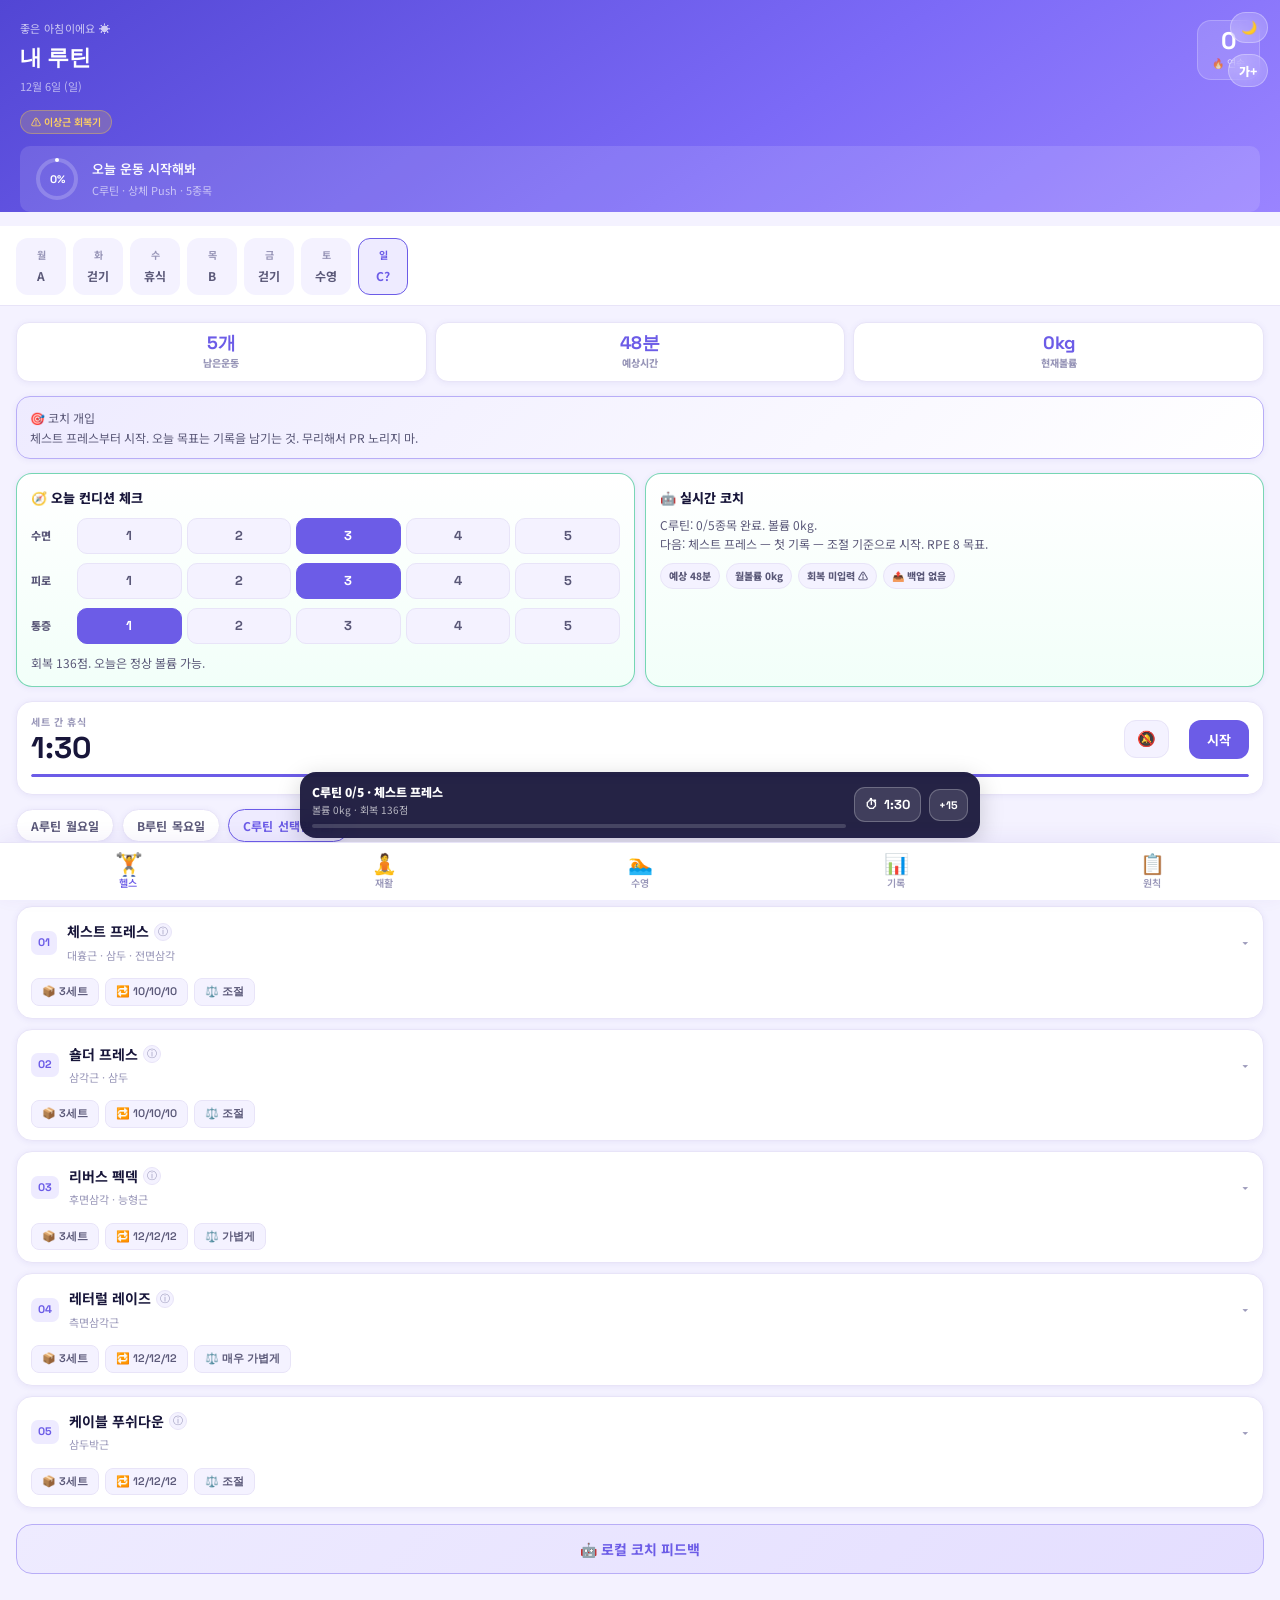
==== index.html @ e3aa2dd8 "저장/완료 시 웹훅으로 노션 등 외부 저장소에 전송하는 기능 추가 - 노션 REST API는 브라우저에서 직접 호출할 수 없어(CORS 미허용,   키 노출 위험) Zapier/M" ====
<!DOCTYPE html>
<html lang="ko">
<head>
<meta charset="UTF-8">
<meta name="viewport" content="width=device-width, initial-scale=1, maximum-scale=1">
<title>내 루틴</title>
<meta name="theme-color" content="#6c5ce7">
<link rel="manifest" href="manifest.json">
<link rel="apple-touch-icon" href="icons/icon-192.png">
<meta name="apple-mobile-web-app-capable" content="yes">
<meta name="apple-mobile-web-app-status-bar-style" content="default">
<link rel="stylesheet" href="css/style.css">

</head>
<body class="gym-active">
<button class="theme-btn" onclick="toggleTheme()" id="themeBtn" aria-label="다크모드 전환">🌙</button>
<button class="text-scale-btn" onclick="toggleTextScale()" id="textScaleBtn" aria-label="큰 글씨 모드 켜기/끄기" aria-pressed="false">가+</button>

<div class="hdr">
  <div class="hdr-top">
    <div>
      <div class="hdr-greeting" id="greeting">안녕하세요</div>
      <div class="hdr-name">내 루틴</div>
      <div class="hdr-date" id="todayLabel"></div>
    </div>
    <div class="streak-box">
      <div class="streak-num" id="streakNum">0</div>
      <div class="streak-label">🔥 연속</div>
    </div>
  </div>
  <div class="injury-pill">⚠️ 이상근 회복기</div>
  <div class="hdr-prog-bar">
    <div class="prog-ring-wrap">
      <svg class="prog-svg" width="46" height="46" viewBox="0 0 46 46">
        <circle class="prog-track" cx="23" cy="23" r="19"/>
        <circle class="prog-fill" id="progFill" cx="23" cy="23" r="19" stroke-dasharray="119.4" stroke-dashoffset="119.4"/>
      </svg>
      <div class="prog-label" id="progLabel">0%</div>
    </div>
    <div class="prog-text">
      <div class="prog-title" id="progTitle">오늘 운동 시작해봐</div>
      <div class="prog-sub" id="progSub"></div>
    </div>
  </div>
</div>

<div class="week-wrap"><div class="week-strip" id="weekStrip"></div></div>

<div class="main">
  <!-- 헬스 -->
  <div class="tab-panel active" id="tab-gym">
    <div class="complete-banner" id="completeBanner">
      <h2>🎉 운동 완료!</h2>
      <p id="completeTime"></p>
      <div class="complete-stats">
        <div class="cs"><span class="cs-val" id="completeExCount">0</span><div class="cs-label">운동 종목</div></div>
        <div class="cs"><span class="cs-val" id="completeVolume">0</span><div class="cs-label">총 볼륨 kg</div></div>
        <div class="cs"><span class="cs-val" id="completeSets">0</span><div class="cs-label">총 세트</div></div>
      </div>
      <button class="cal-btn" id="calBtn" onclick="copyWorkoutSummary()">📋 운동 요약 복사</button>
      <button class="cal-btn" onclick="exportBackup()">📤 백업</button>
    </div>
    <div class="today-summary" id="todaySummary">
      <div class="ts-card"><div class="ts-val" id="tsRemain">—</div><div class="ts-lbl">남은운동</div></div>
      <div class="ts-card"><div class="ts-val" id="tsTime">—</div><div class="ts-lbl">예상시간</div></div>
      <div class="ts-card"><div class="ts-val" id="tsVolume">—</div><div class="ts-lbl">현재볼륨</div></div>
    </div>
    <div id="guardBanner" style="display:none"></div>
    <div class="coach-nudge" id="coachNudge">🤖 코치 대기 중</div>
    <div class="coach-grid">
      <div class="coach-card" id="readinessCard">
        <div class="coach-title">🧭 오늘 컨디션 체크</div>
        <div class="readiness-row"><label>수면</label><div class="rd-scale" id="rdSleep" role="group" aria-label="수면 점수"></div></div>
        <div class="readiness-row"><label>피로</label><div class="rd-scale" id="rdFatigue" role="group" aria-label="피로 점수"></div></div>
        <div class="readiness-row"><label>통증</label><div class="rd-scale" id="rdPain" role="group" aria-label="통증 점수"></div></div>
        <div class="coach-text" id="readinessText">오늘 운동 강도 판단 대기.</div>
      </div>
      <div class="coach-card" id="coachPanel">
        <div class="coach-title">🤖 실시간 코치</div>
        <div class="coach-text" id="coachText">기록을 넣으면 다음 중량·세트 추천이 뜬다.</div>
        <div class="coach-actions" id="coachActions"></div>
      </div>
    </div>
    <div class="rest-bar">
      <div class="rest-top">
        <div class="rest-info">
          <div class="rest-lbl">세트 간 휴식</div>
          <div class="rest-timer" id="restDisplay">1:30</div>
        </div>
        <button class="sound-btn" id="soundBtn" onclick="toggleSound()" aria-label="휴식 종료음 켜기/끄기">🔕</button>
        <button class="rest-btn" id="restBtn" onclick="toggleRest()">시작</button>
      </div>
      <div class="rest-prog-track"><div class="rest-prog-fill" id="restFill" style="width:100%"></div></div>
      <div class="rest-hint" id="restHint"></div>
    </div>
    <div class="routine-selector" id="routineSelector"></div>
    <div id="routineContent"></div>
    <button class="ai-btn" onclick="getAiFeedback()">🤖 로컬 코치 피드백</button>
    <div class="ai-result" id="aiResult"></div>
  </div>

  <!-- 재활 -->
  <div class="tab-panel" id="tab-rehab">
    <section class="clinical-card" id="clinicalSummary"></section>
    <section class="weekly-goals" id="weeklyGoals"></section>
    <div class="session-tabs"><button class="session-tab active" data-session="pilates" onclick="showSessionRoutine('pilates',this)" aria-current="page">필라테스</button><button class="session-tab" data-session="home-core" onclick="showSessionRoutine('home-core',this)">홈코어</button></div>
    <div id="sessionRoutineContent"></div>
    <section class="reintro-card" id="lowerBodyStatus"></section>
  </div>

  <!-- 수영 -->
  <div class="tab-panel" id="tab-swim">
    <div class="sec-hdr"><div class="sec-icon">🏊</div><div class="sec-title">자유형 훈련</div><div class="sec-badge">주 2~3회</div></div>
    <div class="alert-danger">🚫 헬스 + 수영 같은 날 금지<br><span style="opacity:.7">이용 수영장별 보조기구 규정 확인</span></div>
    
    <div class="swim-log-box">
      <div class="coach-title">🏊 랩 기록</div>
      <div class="swim-log-grid">
        <select id="swimPool"><option value="18" selected>18m 풀 (동네 실측)</option><option value="25">25m 풀</option></select>
        <input id="swimStrokes" type="number" inputmode="numeric" placeholder="스트로크 수 (1랩)">
        <select id="swimBreath"><option value="">호흡 느낌</option><option>편함</option><option>보통</option><option>짧음</option><option>물 들어옴</option></select>
        <select id="swimLeft"><option value="">왼팔 감각</option><option>좋음</option><option>보통</option><option>흐트러짐</option></select>
        <select id="swimRight"><option value="">오른팔 감각</option><option>좋음</option><option>보통</option><option>흐트러짐</option></select>
        <textarea id="swimMemo" placeholder="오늘 수영 메모: 오른팔 캐치, 호흡, 롤링 느낌"></textarea>
      </div>
      <button class="swim-save" onclick="saveSwimLog()">수영 기록 저장</button>
    </div>
    <div id="swimRecent"></div>
    <div id="swimList"></div>
    <div class="divider"></div>
    <div class="sec-hdr"><div class="sec-icon">🧠</div><div class="sec-title">핵심 개념</div></div>
    <div id="swimConcepts"></div>
    <button class="ai-btn" onclick="getSwimFeedback()">🤖 로컬 수영 코칭</button>
    <div class="ai-result" id="swimAiResult"></div>
  </div>

  <!-- 기록 -->
  <div class="tab-panel" id="tab-history">
    <div class="stats-strip">
      <div class="stat-card"><div class="stat-val" id="statTotal">—</div><div class="stat-lbl">총 운동일</div></div>
      <div class="stat-card"><div class="stat-val" id="statMonVol">—</div><div class="stat-lbl">이번달 볼륨</div></div>
      <div class="stat-card"><div class="stat-val" id="statPRs">—</div><div class="stat-lbl">PR 기록</div></div>
    </div>
    <div class="hist-subtabs">
      <button class="hist-subtab active" data-panel="summary" onclick="showHistSubtab('summary',this)" aria-current="page">요약</button>
      <button class="hist-subtab" data-panel="charts" onclick="showHistSubtab('charts',this)">차트</button>
      <button class="hist-subtab" data-panel="log" onclick="showHistSubtab('log',this)">기록</button>
    </div>

    <div class="hist-subpanel active" id="histPanel-summary">
      <details class="hist-sec" open>
        <summary><div class="sec-hdr"><div class="sec-icon">🧠</div><div class="sec-title">주간 코치 리포트</div><span class="sec-chev">▾</span></div></summary>
        <div class="weekly-report" id="weeklyReport">기록 누적 후 분석 가능</div>
      </details>
      <details class="hist-sec" open>
        <summary><div class="sec-hdr"><div class="sec-icon">🏆</div><div class="sec-title">개인 기록 (PR)</div><span class="sec-chev">▾</span></div></summary>
        <div class="pr-board" id="prBoard"><div style="padding:16px;text-align:center;font-size:13px;color:var(--text-3)">기록 없음</div></div>
      </details>
      <details class="hist-sec">
        <summary><div class="sec-hdr"><div class="sec-icon">💪</div><div class="sec-title">근육별 이번달 볼륨</div><span class="sec-chev">▾</span></div></summary>
        <div class="muscle-grid" id="muscleGrid"></div>
      </details>
    </div>

    <div class="hist-subpanel" id="histPanel-charts">
      <details class="hist-sec" open>
        <summary><div class="sec-hdr"><div class="sec-icon">📈</div><div class="sec-title">진행도 차트</div><div class="sec-badge">추정 1RM</div><span class="sec-chev">▾</span></div></summary>
        <div class="chart-box">
          <div class="chart-sel-row" id="chartSel"></div>
          <div id="chartArea"><div class="chart-empty">운동을 선택하세요</div></div>
        </div>
      </details>
      <details class="hist-sec" open>
        <summary><div class="sec-hdr"><div class="sec-icon">📊</div><div class="sec-title">주간 볼륨</div><span class="sec-chev">▾</span></div></summary>
        <div id="histChart"></div>
      </details>
    </div>

    <div class="hist-subpanel" id="histPanel-log">
      <details class="hist-sec" open>
        <summary><div class="sec-hdr"><div class="sec-icon">📅</div><div class="sec-title">이번달 출석</div><span class="sec-chev">▾</span></div></summary>
        <div class="cal-box" id="calBox"></div>
        <div class="cal-legend">● 운동일 · <span class="cal-legend-corr">•</span> 교정 전체 수행일</div>
      </details>
      <details class="hist-sec">
        <summary><div class="sec-hdr"><div class="sec-icon">🧮</div><div class="sec-title">플레이트 계산기</div><span class="sec-chev">▾</span></div></summary>
        <div class="plate-box">
          <div class="pc-row">
            <input class="pc-inp" type="number" inputmode="decimal" id="pcKg" placeholder="목표 중량" oninput="calcPlates()">
            <span class="pc-unit">kg</span>
          </div>
          <div class="pc-bar-sel" id="pcBarSel"></div>
          <div class="pc-result" id="pcResult"><div class="pc-empty">중량을 입력하세요</div></div>
        </div>
      </details>
      <details class="hist-sec">
        <summary><div class="sec-hdr"><div class="sec-icon">📋</div><div class="sec-title">최근 운동</div><span class="sec-chev">▾</span></div></summary>
        <div id="histLog"></div>
      </details>
    </div>
  </div>

  <!-- 원칙 -->
  <div class="tab-panel" id="tab-rules">
    <div class="sec-hdr"><div class="sec-icon">📋</div><div class="sec-title">운동 원칙</div></div>
    <div class="rule-card" id="rulesList"></div>
    <div class="divider"></div>
    <div class="sec-hdr"><div class="sec-icon">🩻</div><div class="sec-title">부상 복귀 기준</div></div>
    <div id="recoveryChecks"></div>
    <div class="divider"></div>
    <div class="sec-hdr"><div class="sec-icon">⚡</div><div class="sec-title">통증 구분</div></div>
    <div id="painGuide"></div>
    <div class="divider"></div>
    <div class="sec-hdr"><div class="sec-icon">🛠️</div><div class="sec-title">루틴 편집</div></div>
    <div id="routineEditor"></div>
    <div class="divider"></div>
    <div class="sec-hdr"><div class="sec-icon">💾</div><div class="sec-title">데이터 관리</div></div>
    <div class="backup-box">
      <div class="backup-note" id="backupNote">마지막 백업: 확인 중…</div>
      <div class="backup-btns">
        <button class="ai-btn" onclick="exportBackup()">📤 전체 백업 (JSON)</button>
        <button class="ai-btn" onclick="document.getElementById('importFile').click()">📥 백업 복원</button>
      </div>
      <input type="file" id="importFile" accept=".json,application/json" style="display:none" onchange="importBackup(this)">
      <div class="backup-hint">기록은 이 브라우저에만 저장된다. 폰 교체·브라우저 데이터 삭제 전 반드시 백업.</div>
      <div class="autobk-hdr">자동 백업 (기기 내 매일 1회 자동 저장, 최근 5개 보관)</div>
      <div id="autoBackupBox"></div>
    </div>
    <div class="divider"></div>
    <div class="sec-hdr"><div class="sec-icon">🔗</div><div class="sec-title">외부 저장소 연동</div></div>
    <div class="webhook-box">
      <div class="webhook-hint">노션 API는 브라우저에서 직접 부를 수 없어(CORS), Zapier·Make·Pipedream·구글 Apps Script 중 하나로 웹훅 주소를 만들고 그 자동화가 노션(또는 원하는 곳)에 저장하도록 연결해라. 여기엔 그 웹훅 주소만 입력하면 된다.</div>
      <label class="webhook-toggle"><input type="checkbox" id="webhookEnabled" onchange="toggleWebhookEnabled(this.checked)"> 웹훅 전송 사용</label>
      <input type="url" id="webhookUrl" class="webhook-url" placeholder="https://hooks.zapier.com/... 또는 Apps Script 웹앱 URL" onchange="saveWebhookUrl(this.value)" aria-label="웹훅 주소">
      <div class="webhook-events">
        <label><input type="checkbox" id="webhookEvent_gym_set_complete" onchange="toggleWebhookEvent('gym_set_complete',this.checked)"> 헬스 세트 완료 시</label>
        <label><input type="checkbox" id="webhookEvent_gym_routine_complete" onchange="toggleWebhookEvent('gym_routine_complete',this.checked)"> 헬스 루틴 전체 완료 시</label>
        <label><input type="checkbox" id="webhookEvent_swim_log" onchange="toggleWebhookEvent('swim_log',this.checked)"> 수영 기록 저장 시</label>
        <label><input type="checkbox" id="webhookEvent_rehab_session" onchange="toggleWebhookEvent('rehab_session',this.checked)"> 재활 세션 저장 시</label>
      </div>
      <button class="ai-btn" type="button" onclick="testWebhook()">🧪 테스트 전송</button>
      <div class="webhook-status" id="webhookStatus">아직 전송 기록 없음</div>
    </div>
  </div>
</div>

<nav class="bnav">
  <button class="bnav-btn active" onclick="switchTab('gym')" aria-current="page"><span class="bnav-icon">🏋️</span><span class="bnav-label">헬스</span></button>
  <button class="bnav-btn" onclick="switchTab('rehab')"><span class="bnav-icon">🧘</span><span class="bnav-label">재활</span></button>
  <button class="bnav-btn" onclick="switchTab('swim')"><span class="bnav-icon">🏊</span><span class="bnav-label">수영</span></button>
  <button class="bnav-btn" onclick="switchTab('history')"><span class="bnav-icon">📊</span><span class="bnav-label">기록</span></button>
  <button class="bnav-btn" onclick="switchTab('rules')"><span class="bnav-icon">📋</span><span class="bnav-label">원칙</span></button>
</nav>

<div class="action-bar" id="actionBar" role="button" tabindex="0" onclick="openFocusMode()" aria-label="집중모드로 이어서 운동하기">
  <div class="ab-main">
    <div class="ab-title" id="abTitle">운동 대기</div>
    <div class="ab-sub" id="abSub">기록을 시작하면 진행률이 표시됨</div>
    <div class="ab-bar"><div class="ab-fill" id="abFill"></div></div>
  </div>
  <button class="ab-rest" id="abRest" type="button" onclick="event.stopPropagation();toggleRest()" aria-label="휴식 타이머 시작 또는 초기화">⏱ <span id="abRestDisplay">1:30</span></button>
  <button class="ab-rest-add" type="button" onclick="event.stopPropagation();adjustRestTime(15,event)" aria-label="휴식시간 15초 추가">+15</button>
</div>
<div class="focus-overlay" id="focusOverlay" onclick="focusBackdropClose(event)">
  <div class="focus-card" onclick="event.stopPropagation()">
    <div class="focus-top"><div class="focus-title" id="focusName">운동</div><button class="focus-close" onclick="closeFocusMode()">전체보기</button></div>
    <div class="focus-mini"><span id="focusRoutineMini">A루틴</span><span id="focusProgressMini">0/0</span></div>
    <div class="focus-target" id="focusTarget">—</div>
    <div class="focus-setbox"><div class="focus-set-title" id="focusSetTitle">현재 세트</div><div class="focus-set-main" id="focusSetMain">—</div></div>
    <div class="focus-rest" id="focusRestBox">
      <div class="focus-rest-info"><span class="focus-rest-lbl">세트 간 휴식</span><span class="focus-rest-time" id="focusRestDisplay">1:30</span></div>
      <button type="button" id="focusRestBtn" onclick="toggleRest()">시작</button>
      <button type="button" onclick="adjustRestTime(15,event)">+15</button>
    </div>
    <div class="focus-meta" id="focusMeta">오늘 할 운동을 선택해라.</div>
    <div class="focus-actions">
      <button class="primary" onclick="focusCompleteSet()">현재 세트 완료</button>
      <button onclick="focusOpenCurrent()">기록화면 보기</button>
      <button onclick="focusPrev()">이전</button>
      <button onclick="focusNext()">다음</button>
    </div>
  </div>
</div>

<div class="toast" id="toast"></div>

<script src="js/storage-migration.js" defer></script>
<script src="js/rehab.js" defer></script>
<script src="js/app.js" defer></script>
---- css/style.css ----
@import url('https://fonts.googleapis.com/css2?family=Noto+Sans+KR:wght@300;400;500;700&family=Space+Grotesk:wght@400;500;600;700&display=swap');
:root {
  color-scheme:light;
  --bg:#f4f2ff;--surface:#fff;--card:#fff;--border:#e8e4f8;
  --accent:#6c5ce7;--accent-soft:#eeebff;--accent-mid:#b8adf7;
  --green:#0fb57a;--green-soft:#e6fff5;
  --yellow:#d98a0a;--yellow-soft:#fff8e6;
  --red:#e03131;--red-soft:#fff0f0;
  --text:#18163a;--text-2:#5a5878;--text-3:#9896b8;
  --mono:'Space Grotesk',sans-serif;--sans:'Noto Sans KR',sans-serif;
  --r:16px;--rs:10px;--sh:0 1px 6px rgba(80,60,180,.08);--shm:0 4px 18px rgba(80,60,180,.12);
}
*{box-sizing:border-box;margin:0;padding:0;-webkit-tap-highlight-color:transparent}
body{background:var(--bg);color:var(--text);font-family:var(--sans);font-size:14px;line-height:1.6;min-height:100vh;padding-bottom:140px}

/* HEADER */
.hdr{background:linear-gradient(145deg,#5246d4 0%,#7c6af7 60%,#9a84ff 100%);padding:20px 20px 0;color:#fff}
.hdr-top{display:flex;align-items:flex-start;justify-content:space-between;margin-bottom:14px}
.hdr-greeting{font-size:11px;opacity:.7;letter-spacing:.3px}
.hdr-name{font-family:var(--mono);font-size:22px;font-weight:700;letter-spacing:-.5px;margin-top:2px}
.hdr-date{font-size:11px;opacity:.6;margin-top:3px}
.streak-box{display:flex;flex-direction:column;align-items:center;background:rgba(255,255,255,.14);border:1px solid rgba(255,255,255,.22);border-radius:14px;padding:8px 14px;min-width:58px}
.streak-num{font-family:var(--mono);font-size:24px;font-weight:700;line-height:1}
.streak-label{font-size:10px;opacity:.7;margin-top:2px}
.injury-pill{display:inline-flex;align-items:center;gap:4px;background:rgba(253,210,60,.18);border:1px solid rgba(253,210,60,.35);border-radius:20px;padding:3px 10px;font-size:10px;font-weight:600;color:#ffd060;margin-bottom:12px}
.hdr-prog-bar{background:rgba(255,255,255,.12);border-radius:var(--rs);padding:10px 14px;margin-bottom:14px;display:flex;align-items:center;gap:12px}
.prog-ring-wrap{position:relative;width:46px;height:46px;flex-shrink:0}
.prog-svg{transform:rotate(-90deg)}
.prog-track{fill:none;stroke:rgba(255,255,255,.2);stroke-width:4}
.prog-fill{fill:none;stroke:#fff;stroke-width:4;stroke-linecap:round;transition:stroke-dashoffset .5s ease}
.prog-label{position:absolute;inset:0;display:flex;align-items:center;justify-content:center;font-family:var(--mono);font-size:11px;font-weight:700;color:#fff}
.prog-text{flex:1}
.prog-title{font-size:13px;font-weight:600;opacity:.95}
.prog-sub{font-size:11px;opacity:.6;margin-top:2px}

/* WEEK STRIP */
.week-wrap{background:var(--surface);border-bottom:1px solid var(--border);padding:12px 0 10px}
.week-strip{display:flex;gap:7px;padding:0 16px;overflow-x:auto;-webkit-overflow-scrolling:touch;scrollbar-width:none}
.week-strip::-webkit-scrollbar{display:none}
.day-pill{flex:0 0 auto;display:flex;flex-direction:column;align-items:center;gap:3px;border-radius:12px;padding:8px 13px;min-width:50px;border:1.5px solid transparent;background:var(--bg);transition:all .15s}
.day-pill.clickable{cursor:pointer}
.day-pill.today{background:var(--accent-soft);border-color:var(--accent)}
.day-pill.done{background:var(--green-soft);border-color:var(--green)}
.dp-label{font-size:10px;color:var(--text-3);font-weight:700;text-transform:uppercase}
.dp-type{font-size:12px;color:var(--text-2);font-weight:700}
.day-pill.today .dp-label,.day-pill.today .dp-type{color:var(--accent)}
.day-pill.done .dp-label,.day-pill.done .dp-type{color:var(--green)}
.dp-check{font-size:12px;line-height:1}

/* BOTTOM NAV */
.bnav{position:fixed;bottom:0;left:0;right:0;background:var(--surface);border-top:1px solid var(--border);display:flex;padding:6px 0 max(6px,env(safe-area-inset-bottom));z-index:100;box-shadow:0 -4px 20px rgba(80,60,180,.07)}
.bnav-btn{flex:1;display:flex;flex-direction:column;align-items:center;gap:2px;background:none;border:none;cursor:pointer;padding:4px 0;font-family:var(--sans)}
.bnav-icon{font-size:20px;line-height:1;transition:transform .15s}
.bnav-label{font-size:10px;font-weight:600;color:var(--text-3)}
.bnav-btn.active .bnav-label{color:var(--accent)}
.bnav-btn.active .bnav-icon{transform:scale(1.12)}
.tab-panel{display:none}.tab-panel.active{display:block}
.main{padding:16px 16px calc(130px + env(safe-area-inset-bottom))}
body.gym-active .main{padding-bottom:calc(190px + env(safe-area-inset-bottom))}
body:not(.gym-active) .main{padding-bottom:calc(110px + env(safe-area-inset-bottom))}
.tab-panel{padding-bottom:24px}

/* REST TIMER */
.rest-bar{background:var(--surface);border:1.5px solid var(--border);border-radius:var(--r);padding:12px 14px;margin-bottom:14px;box-shadow:var(--sh)}
.rest-top{display:flex;align-items:center;gap:12px}
.rest-info{flex:1}
.rest-lbl{font-size:10px;font-weight:700;color:var(--text-3);text-transform:uppercase;letter-spacing:.6px}
.rest-timer{font-family:var(--mono);font-size:30px;font-weight:700;color:var(--text);line-height:1.1;margin-top:1px;transition:color .3s}
.rest-timer.warn{color:var(--yellow)}.rest-timer.danger{color:var(--red)}
.rest-btn{background:var(--accent);border:none;border-radius:12px;color:#fff;font-size:13px;font-weight:700;font-family:var(--sans);padding:10px 18px;cursor:pointer;white-space:nowrap}
.rest-prog-track{height:3px;background:var(--border);border-radius:99px;margin-top:10px;overflow:hidden}
.rest-prog-fill{height:100%;background:var(--accent);border-radius:99px;transition:width 1s linear,background .3s}
.rest-hint{font-size:10px;color:var(--text-3);margin-top:5px;text-align:right}

/* ROUTINE SELECTOR */
.routine-selector{display:flex;gap:8px;margin-bottom:16px;flex-wrap:wrap}
.routine-chip{display:inline-flex;align-items:center;gap:5px;background:var(--surface);border:1.5px solid var(--border);border-radius:20px;padding:7px 14px;font-size:12px;font-weight:700;color:var(--text-2);cursor:pointer;font-family:var(--sans);box-shadow:var(--sh)}
.routine-chip.active{background:var(--accent-soft);border-color:var(--accent);color:var(--accent)}

/* SEC HEADER */
.sec-hdr{display:flex;align-items:center;gap:10px;margin-bottom:14px;margin-top:4px}
.sec-icon{width:34px;height:34px;border-radius:10px;display:flex;align-items:center;justify-content:center;font-size:17px;background:var(--accent-soft);flex-shrink:0}
.sec-title{font-size:16px;font-weight:700}
.sec-badge{margin-left:auto;font-size:10px;font-family:var(--mono);color:var(--text-3);background:var(--bg);border:1px solid var(--border);border-radius:8px;padding:3px 8px}

/* COMPLETE BANNER */
.complete-banner{display:none;background:linear-gradient(135deg,#0ea571,#00cc88);border-radius:var(--r);padding:20px;margin-bottom:16px;color:#fff;text-align:center;box-shadow:var(--shm)}
.complete-banner.show{display:block}
.complete-banner h2{font-size:20px;font-weight:700;margin-bottom:4px}
.complete-banner p{font-size:12px;opacity:.8;margin-bottom:14px}
.complete-stats{display:flex;gap:12px;justify-content:center;margin-bottom:14px}
.cs-val{font-family:var(--mono);font-size:22px;font-weight:700;display:block}
.cs-label{font-size:10px;opacity:.75;margin-top:1px}
.cal-btn{background:rgba(255,255,255,.18);border:1px solid rgba(255,255,255,.35);border-radius:12px;color:#fff;font-size:13px;font-weight:700;font-family:var(--sans);padding:10px 20px;cursor:pointer;width:100%}
.cal-btn:disabled{opacity:.5;cursor:default}

/* EX CARD */
.ex-card{background:var(--surface);border:1.5px solid var(--border);border-radius:var(--r);margin-bottom:10px;overflow:hidden;box-shadow:var(--sh);transition:border-color .2s,box-shadow .2s}
.ex-card.done{border-color:var(--green);background:var(--green-soft)}
.ex-card.open{border-color:var(--accent-mid);box-shadow:var(--shm)}
.ex-card.plateau{border-color:var(--yellow)}
.ex-head{display:flex;align-items:center;gap:10px;padding:13px 14px;cursor:pointer;user-select:none}
.ex-num{font-family:var(--mono);font-size:11px;font-weight:700;color:var(--accent);background:var(--accent-soft);border-radius:7px;padding:3px 7px;flex-shrink:0}
.ex-card.done .ex-num{color:var(--green);background:rgba(15,181,122,.12)}
.ex-name-wrap{flex:1;min-width:0}
.ex-name{font-size:14px;font-weight:700;display:flex;align-items:center;gap:5px}
.ex-info-btn{width:18px;height:18px;border-radius:50%;border:1px solid var(--border);background:var(--bg);color:var(--text-3);font-size:10px;line-height:1;display:inline-flex;align-items:center;justify-content:center;cursor:pointer;flex-shrink:0;padding:0}
.ex-info-btn:active{background:var(--accent-soft);color:var(--accent);border-color:var(--accent-mid)}
.ex-target{font-size:11px;color:var(--text-3);margin-top:1px}
.ex-right{display:flex;align-items:center;gap:5px;flex-wrap:wrap;justify-content:flex-end}
.done-check{width:22px;height:22px;border-radius:50%;background:var(--green);color:#fff;display:none;align-items:center;justify-content:center;font-size:12px;flex-shrink:0}
.ex-card.done .done-check{display:flex}
.pr-badge{display:none;font-size:10px;font-weight:700;color:var(--yellow);background:var(--yellow-soft);border:1px solid rgba(217,138,10,.25);border-radius:6px;padding:2px 6px}
.vol-badge{font-size:10px;font-weight:700;color:var(--green);background:var(--green-soft);border:1px solid rgba(15,181,122,.3);border-radius:6px;padding:2px 7px;display:none}
.plateau-badge{font-size:10px;font-weight:700;color:var(--yellow);background:var(--yellow-soft);border:1px solid rgba(217,138,10,.3);border-radius:6px;padding:2px 6px;display:none}
.ex-chev{color:var(--text-3);font-size:13px;flex-shrink:0;transition:transform .2s}
.ex-card.open .ex-chev{transform:rotate(180deg)}
.ex-sets-row{display:flex;gap:6px;padding:0 14px 12px;flex-wrap:wrap}
.set-chip{background:var(--bg);border:1px solid var(--border);border-radius:8px;padding:4px 10px;font-family:var(--mono);font-size:11px;font-weight:600;color:var(--text-2)}
.ex-detail{display:none;border-top:1px solid var(--border);padding:14px;background:var(--bg)}
.ex-detail.show{display:block}
.dl{margin-bottom:12px}.dl:last-child{margin-bottom:0}
.dl-label{font-size:10px;font-weight:700;letter-spacing:.8px;color:var(--text-3);text-transform:uppercase;margin-bottom:5px}
.dl-text{font-size:13px;line-height:1.65;color:var(--text-2)}
.tip-box{display:flex;gap:8px;background:var(--accent-soft);border-left:3px solid var(--accent);border-radius:0 8px 8px 0;padding:8px 10px;font-size:12px;color:var(--accent);line-height:1.5;margin-top:10px}
.warn-box{display:flex;gap:8px;background:var(--red-soft);border-left:3px solid var(--red);border-radius:0 8px 8px 0;padding:8px 10px;font-size:12px;color:var(--red);line-height:1.5;margin-top:8px}

/* Record section: 카드가 열리면 바로 노출된다 (이중 접힘 제거) */
.rec-body{display:none;padding:12px 14px 14px;background:var(--surface);border-top:1px solid var(--border)}
.ex-card.open .rec-body{display:block}
.rec-prev{font-size:11px;color:var(--text-3);margin-bottom:0;padding:7px 10px;background:var(--bg);border-radius:var(--rs)}
.rec-prev strong{color:var(--accent)}

/* ── TOP INSIGHT: 정체 경고 > 코치 추천, 한 번에 하나만 노출 ── */
.top-insight{display:flex;align-items:center;gap:8px;border-radius:12px;padding:9px 12px;margin-bottom:10px;font-size:12px;line-height:1.5}
.top-insight.rec{background:linear-gradient(135deg,var(--accent-soft),#fff);border:1.5px solid var(--accent-mid);color:var(--text-2)}
.top-insight.plateau{background:var(--yellow-soft);border:1.5px solid rgba(217,138,10,.3);color:var(--yellow)}
.ti-icon{font-size:16px;flex-shrink:0}
.ti-text{flex:1}
.crb-apply-btn{background:var(--accent);border:none;border-radius:10px;color:#fff;font-size:11px;font-weight:700;font-family:var(--sans);padding:7px 12px;cursor:pointer;white-space:nowrap;flex-shrink:0}
.crb-apply-btn:active{opacity:.8}

/* ── 참고용 정보(이전 기록·PR·볼륨)는 접어둔다 ── */
.rec-more{display:flex;align-items:center;gap:7px;background:var(--bg);border:1px solid var(--border);border-radius:10px;padding:8px 10px;margin-bottom:10px;cursor:pointer;font-size:11px;font-weight:700;color:var(--text-2)}
.rec-more-badge{font-family:var(--mono);font-size:10px;color:var(--text-3);background:var(--surface);border:1px solid var(--border);border-radius:99px;padding:1px 6px}
.rec-more-chev{margin-left:auto;color:var(--text-3);font-size:11px;transition:transform .2s}
.rec-more.open .rec-more-chev{transform:rotate(180deg)}
.rec-more-body{display:none;margin:-4px 0 10px;padding:10px;background:var(--bg);border:1px solid var(--border);border-radius:10px}
.rec-more-body.show{display:block}
.rec-more-line{font-size:11px;color:var(--text-2);padding:3px 0}

/* SET ROW */
.rec-set-row{display:flex;align-items:flex-end;gap:8px;margin-bottom:10px}
.set-check-btn{width:30px;height:30px;border-radius:50%;border:2px solid var(--border);background:var(--bg);display:flex;align-items:center;justify-content:center;font-size:14px;cursor:pointer;flex-shrink:0;transition:all .15s;color:transparent;align-self:flex-end;margin-bottom:1px}
.set-check-btn.checked{border-color:var(--green);background:var(--green);color:#fff}
.rec-inputs{display:flex;align-items:flex-end;gap:6px;flex:1}
.rec-fw{flex:1;min-width:0}
.rec-flbl{font-size:9px;color:var(--text-3);margin-bottom:3px;text-align:center;font-weight:700;letter-spacing:.5px;text-transform:uppercase}
.adj-wrap{display:flex;align-items:center}
.adj-s{width:22px;height:36px;background:var(--bg);border:1.5px solid var(--border);color:var(--text-2);font-size:16px;font-weight:700;cursor:pointer;display:flex;align-items:center;justify-content:center;font-family:var(--mono);transition:all .1s;flex-shrink:0;line-height:1}
.adj-s:first-child{border-radius:7px 0 0 7px;border-right:none}
.adj-s:last-child{border-radius:0 7px 7px 0;border-left:none}
.adj-s:active{background:var(--accent-soft);color:var(--accent)}
.rec-inp{flex:1;min-width:0;background:#fff;border:1.5px solid var(--border);border-left:none;border-right:none;color:#111;font-size:17px;font-family:var(--mono);font-weight:700;padding:8px 4px;text-align:center;-webkit-appearance:none;appearance:none;height:36px;transition:border-color .15s}
.rec-inp:focus{outline:none;border-color:var(--accent);background:#f8f6ff;color:var(--accent)}
.rec-inp::placeholder{color:var(--text-3);font-size:13px;font-weight:500}
/* pre-filled highlight */
.rec-inp.prefilled{background:#f0fff7;color:var(--green)}
.rec-sep{font-size:14px;color:var(--border);flex-shrink:0;font-weight:700;padding-bottom:8px}
.rec-save-btn{width:100%;margin-top:10px;background:var(--accent);border:none;border-radius:12px;color:#fff;font-size:14px;font-weight:700;font-family:var(--sans);padding:12px;cursor:pointer}
.set-1rm{font-size:10px;color:var(--accent);margin-top:2px;text-align:right;display:none;font-family:var(--mono)}
.set-1rm.show{display:block}
.rec-extra{display:grid;grid-template-columns:1fr 1fr;gap:8px;margin:10px 0}
.rec-extra select,.rec-note{width:100%;background:var(--bg);border:1.5px solid var(--border);border-radius:10px;color:var(--text);font-size:12px;font-weight:700;font-family:var(--sans);padding:9px 10px}
.rec-note{grid-column:1/-1;resize:vertical;min-height:40px;font-weight:500;line-height:1.5}
.next-rec{font-size:11px;color:var(--accent);background:var(--accent-soft);border:1px solid var(--accent-mid);border-radius:10px;padding:8px 10px;margin-bottom:10px;line-height:1.5}

/* LIST CARDS */
.list-card{background:var(--surface);border:1.5px solid var(--border);border-radius:var(--r);margin-bottom:10px;overflow:hidden;box-shadow:var(--sh)}
.list-head{display:flex;align-items:center;gap:10px;padding:13px 14px;cursor:pointer}
.list-dot{width:8px;height:8px;border-radius:50%;flex-shrink:0}
.list-name{font-size:14px;font-weight:700;flex:1}
.list-dur{font-family:var(--mono);font-size:11px;color:var(--text-3);font-weight:600}
.list-detail{display:none;border-top:1px solid var(--border);padding:14px;background:var(--bg);font-size:13px;color:var(--text-2);line-height:1.7}
.list-card.open .list-detail{display:block}

/* RULES / RECOVERY / PAIN */
.rule-card{background:var(--surface);border:1.5px solid var(--border);border-radius:var(--r);padding:0;overflow:hidden;box-shadow:var(--sh);margin-bottom:10px}
.rule-item{display:flex;gap:10px;padding:12px 14px;border-bottom:1px solid var(--border);font-size:13px;color:var(--text-2);align-items:flex-start}
.rule-item:last-child{border-bottom:none}
.p-num{font-family:var(--mono);font-size:12px;font-weight:700;color:var(--accent);flex-shrink:0;padding-top:1px}
.rec-check-item{background:var(--surface);border:1.5px solid var(--border);border-radius:var(--r);padding:12px 14px;margin-bottom:8px;box-shadow:var(--sh)}
.rci-move{font-size:13px;font-weight:700;margin-bottom:4px}
.rci-pass{font-size:12px;color:var(--green);margin-bottom:2px}
.rci-unlock{font-size:12px;color:var(--text-3)}
.pain-item{display:flex;gap:12px;align-items:flex-start;background:var(--surface);border:1.5px solid var(--border);border-radius:var(--r);padding:12px 14px;margin-bottom:8px;box-shadow:var(--sh)}
.pain-dot{width:10px;height:10px;border-radius:50%;flex-shrink:0;margin-top:3px}
.pain-type{font-size:13px;font-weight:700;margin-bottom:2px}
.pain-desc{font-size:12px;color:var(--text-3)}

/* STATS */
.stats-strip{display:grid;grid-template-columns:repeat(3,1fr);gap:8px;margin-bottom:16px}
.stat-card{background:var(--surface);border:1.5px solid var(--border);border-radius:12px;padding:12px 10px;text-align:center;box-shadow:var(--sh)}
.stat-val{font-family:var(--mono);font-size:22px;font-weight:700;color:var(--accent);line-height:1}
.stat-lbl{font-size:10px;color:var(--text-3);margin-top:4px;font-weight:600}

/* CALENDAR */
.cal-box{background:var(--surface);border:1.5px solid var(--border);border-radius:var(--r);padding:14px;margin-bottom:16px;box-shadow:var(--sh)}
.cal-month{font-family:var(--mono);font-size:13px;font-weight:700;color:var(--text);text-align:center;margin-bottom:10px}
.cal-dow{display:grid;grid-template-columns:repeat(7,1fr);margin-bottom:4px}
.cal-dow-lbl{font-size:10px;font-weight:700;color:var(--text-3);text-align:center;padding:3px 0}
.cal-days{display:grid;grid-template-columns:repeat(7,1fr);gap:3px}
.cd{width:100%;aspect-ratio:1;display:flex;align-items:center;justify-content:center;font-size:12px;font-family:var(--mono);font-weight:600;color:var(--text-3);border-radius:8px}
.cd.has{background:var(--accent-soft);color:var(--accent);font-weight:700}
.cd.today{background:var(--accent);color:#fff;font-weight:700}
.cd.empty{opacity:0}

/* PR BOARD */
.pr-board{background:var(--surface);border:1.5px solid var(--border);border-radius:var(--r);overflow:hidden;margin-bottom:16px;box-shadow:var(--sh)}
.pr-row{display:flex;align-items:center;gap:10px;padding:10px 14px;border-bottom:1px solid var(--border)}
.pr-row:last-child{border-bottom:none}
.pr-medal{font-size:16px;flex-shrink:0}
.pr-info{flex:1;min-width:0}
.pr-name{font-size:12px;font-weight:700;overflow:hidden;text-overflow:ellipsis;white-space:nowrap}
.pr-1rm{font-size:10px;color:var(--text-3);font-family:var(--mono)}
.pr-val{text-align:right;flex-shrink:0}
.pr-kg{font-family:var(--mono);font-size:13px;font-weight:700;color:var(--accent)}

/* CHART */
.chart-box{background:var(--surface);border:1.5px solid var(--border);border-radius:var(--r);padding:14px;margin-bottom:16px;box-shadow:var(--sh)}
.chart-sel-row{display:flex;gap:6px;overflow-x:auto;scrollbar-width:none;padding-bottom:10px;margin-bottom:4px}
.chart-sel-row::-webkit-scrollbar{display:none}
.cchip{flex:0 0 auto;font-size:11px;font-weight:700;color:var(--text-3);background:var(--bg);border:1px solid var(--border);border-radius:20px;padding:5px 11px;cursor:pointer;font-family:var(--sans);white-space:nowrap;transition:all .15s}
.cchip.act{background:var(--accent-soft);border-color:var(--accent);color:var(--accent)}
.chart-empty{text-align:center;font-size:12px;color:var(--text-3);padding:20px 0}

/* BAR CHART */
.hist-chart-wrap{display:flex;gap:5px;align-items:flex-end;height:90px;margin-bottom:8px;padding:0 2px}
.hist-col{flex:1;display:flex;flex-direction:column;align-items:center;gap:3px}
.hist-bar-outer{flex:1;width:100%;display:flex;flex-direction:column;justify-content:flex-end;background:var(--bg);border-radius:6px 6px 0 0;overflow:hidden;border:1px solid var(--border)}
.hist-bar-inner{background:linear-gradient(to top,var(--accent),var(--accent-mid));border-radius:5px 5px 0 0;transition:height .5s ease;min-height:3px}
.hist-bar-inner.today-bar{background:linear-gradient(to top,var(--green),#54eab4)}
.hist-day-lbl{font-size:9px;font-weight:700;color:var(--text-3);text-transform:uppercase}
.hist-vol-lbl{font-size:9px;color:var(--text-3);font-family:var(--mono)}
.hist-legend{font-size:11px;color:var(--text-3);text-align:center;margin-bottom:16px}
.hist-log{background:var(--surface);border:1.5px solid var(--border);border-radius:var(--r);overflow:hidden;box-shadow:var(--sh)}
.hist-log-item{display:flex;gap:12px;align-items:flex-start;padding:12px 14px;border-bottom:1px solid var(--border);font-size:13px}
.hist-log-item:last-child{border-bottom:none}
.hist-date{font-family:var(--mono);font-size:11px;color:var(--text-3);width:60px;flex-shrink:0;padding-top:1px}
.hist-routine{font-weight:700;color:var(--text);margin-bottom:2px}
.hist-detail{color:var(--text-3);font-size:12px}

/* PLATE CALC */
.plate-box{background:var(--surface);border:1.5px solid var(--border);border-radius:var(--r);padding:14px;margin-bottom:16px;box-shadow:var(--sh)}
.pc-row{display:flex;align-items:center;gap:8px;margin-bottom:12px}
.pc-inp{flex:1;height:44px;background:var(--bg);border:1.5px solid var(--border);border-radius:10px;color:var(--text);font-size:18px;font-weight:700;font-family:var(--mono);text-align:center;-webkit-appearance:none}
.pc-inp:focus{outline:none;border-color:var(--accent)}
.pc-unit{font-size:13px;font-weight:700;color:var(--text-3);flex-shrink:0}
.pc-bar-sel{display:flex;gap:6px;margin-bottom:12px}
.pc-bar-btn{flex:1;padding:7px 6px;background:var(--bg);border:1.5px solid var(--border);border-radius:9px;font-size:11px;font-weight:700;color:var(--text-2);cursor:pointer;font-family:var(--sans);text-align:center;transition:all .15s}
.pc-bar-btn.act{background:var(--accent-soft);border-color:var(--accent);color:var(--accent)}
.pc-result{min-height:44px}
.pc-side{font-size:11px;color:var(--text-3);margin-bottom:8px}
.pc-plates{display:flex;gap:5px;flex-wrap:wrap}
.plate-chip{padding:5px 10px;border-radius:8px;font-family:var(--mono);font-size:12px;font-weight:700;color:#fff}
.p20{background:#e63946}.p15{background:#d98a0a}.p10{background:var(--accent)}.p5{background:var(--green)}.p25{background:#7878a0}.p125{background:#c0c0e0;color:var(--text)}
.pc-empty{font-size:12px;color:var(--text-3)}

/* AI */
.ai-btn{width:100%;padding:14px;background:linear-gradient(135deg,var(--accent-soft),#e4deff);border:1.5px solid var(--accent-mid);border-radius:var(--r);color:var(--accent);font-size:14px;font-weight:700;font-family:var(--sans);cursor:pointer;display:flex;align-items:center;justify-content:center;gap:8px;margin-top:16px}
.ai-result{display:none;margin-top:12px;background:var(--surface);border:1.5px solid var(--border);border-radius:var(--r);padding:16px;font-size:13px;line-height:1.8;color:var(--text-2);white-space:pre-wrap;box-shadow:var(--sh)}
.ai-result.visible{display:block}

/* ALERTS */
.alert-warn{background:var(--yellow-soft);border:1px solid rgba(217,138,10,.22);border-radius:12px;padding:12px 14px;margin-bottom:14px;font-size:12px;color:var(--yellow);line-height:1.6}
.alert-danger{background:var(--red-soft);border:1px solid rgba(224,49,49,.2);border-radius:12px;padding:12px 14px;margin-bottom:14px;font-size:12px;color:var(--red);line-height:1.6}
.divider{height:1px;background:var(--border);margin:20px 0}

/* TOAST */
.toast{position:fixed;bottom:78px;left:50%;transform:translateX(-50%);background:var(--text);color:#fff;font-size:13px;font-weight:700;font-family:var(--sans);padding:10px 20px;border-radius:20px;opacity:0;transition:opacity .2s;pointer-events:none;z-index:999;white-space:nowrap;box-shadow:0 4px 24px rgba(0,0,0,.18)}
.toast.show{opacity:1}

/* COACH CARDS */
.coach-grid{display:grid;grid-template-columns:1fr;gap:10px;margin-bottom:14px}
.coach-card{background:var(--surface);border:1.5px solid var(--border);border-radius:var(--r);padding:14px;box-shadow:var(--sh)}
.coach-card.good{border-color:rgba(15,181,122,.55);background:linear-gradient(180deg,#fff,#f2fff9)}
.coach-card.warn{border-color:rgba(217,138,10,.45);background:linear-gradient(180deg,#fff,#fffaf0)}
.coach-card.danger{border-color:rgba(224,49,49,.38);background:linear-gradient(180deg,#fff,#fff5f5)}
.coach-title{font-size:13px;font-weight:800;margin-bottom:6px;display:flex;align-items:center;gap:6px}
.coach-text{font-size:12px;color:var(--text-2);line-height:1.65;white-space:pre-line}
.coach-actions{display:flex;gap:6px;flex-wrap:wrap;margin-top:9px}
.coach-chip{font-size:10px;font-weight:800;border-radius:999px;padding:4px 8px;background:var(--bg);border:1px solid var(--border);color:var(--text-2)}
.readiness-row{display:grid;grid-template-columns:36px 1fr;gap:10px;align-items:center;margin:9px 0}
.readiness-row label{font-size:11px;font-weight:800;color:var(--text-2)}
.rd-scale{display:flex;gap:5px}
.rd-scale button{flex:1;height:36px;border-radius:10px;border:1.5px solid var(--border);background:var(--bg);color:var(--text-2);font-family:var(--mono);font-weight:800;font-size:13px;cursor:pointer;transition:all .15s}
.rd-scale button.pick{background:var(--accent);border-color:var(--accent);color:#fff}
.rd-scale button:active{transform:translateY(1px)}
.muscle-grid{display:grid;grid-template-columns:repeat(2,1fr);gap:8px;margin-bottom:16px}
.muscle-card{background:var(--surface);border:1.5px solid var(--border);border-radius:12px;padding:10px;box-shadow:var(--sh)}
.muscle-name{font-size:11px;font-weight:800;color:var(--text-2)}
.muscle-vol{font-family:var(--mono);font-size:18px;font-weight:800;color:var(--accent);line-height:1.2;margin-top:2px}
.muscle-bar{height:4px;background:var(--bg);border-radius:99px;overflow:hidden;margin-top:7px}
.muscle-fill{height:100%;background:var(--accent);border-radius:99px}
.weekly-report{background:linear-gradient(135deg,var(--accent-soft),#fff);border:1.5px solid var(--accent-mid);border-radius:var(--r);padding:14px;margin-bottom:16px;box-shadow:var(--sh);font-size:12px;color:var(--text-2);line-height:1.7;white-space:pre-line}


/* ── QUICK UX UPGRADE ── */
.quick-row{display:grid;grid-template-columns:repeat(2,1fr);gap:7px;margin:10px 0 12px}
.quick-btn{background:var(--bg);border:1.5px solid var(--border);border-radius:11px;color:var(--text-2);font-size:12px;font-weight:800;font-family:var(--sans);padding:10px 8px;cursor:pointer;text-align:center}
.quick-btn.primary{background:var(--accent-soft);border-color:var(--accent-mid);color:var(--accent)}
.quick-btn.danger{background:var(--red-soft);border-color:rgba(224,49,49,.25);color:var(--red)}
.quick-btn:active{transform:translateY(1px);opacity:.85}
/* 하단 통합 액션 바: 진행률+휴식타이머+다음운동을 하나로 (구 stickyProgress/floatingNext/floatingRest 통합) */
.action-bar{position:fixed;left:10px;right:10px;bottom:62px;background:rgba(24,22,58,.94);color:#fff;border-radius:16px;padding:10px 12px;z-index:90;display:flex;align-items:center;gap:8px;box-shadow:0 6px 24px rgba(0,0,0,.18);backdrop-filter:blur(8px);cursor:pointer;border:0;text-align:left;font-family:var(--sans);width:calc(100% - 20px)}
.ab-main{flex:1;min-width:0}
.ab-title{font-size:12px;font-weight:900;white-space:nowrap;overflow:hidden;text-overflow:ellipsis;color:#fff}
.ab-sub{font-size:10px;opacity:.68;margin-top:1px}
.ab-bar{height:4px;background:rgba(255,255,255,.16);border-radius:99px;overflow:hidden;margin-top:6px}
.ab-fill{height:100%;background:#fff;border-radius:99px;width:0%;transition:width .25s}
.ab-rest{flex-shrink:0;display:flex;align-items:center;gap:6px;border:1px solid rgba(255,255,255,.24);background:rgba(255,255,255,.12);color:#fff;border-radius:11px;padding:8px 10px;font-family:var(--mono);font-weight:900;font-size:13px;cursor:pointer;white-space:nowrap}
.ab-rest.running{color:#7cffc4}
.ab-rest.warn{color:var(--yellow)}
.ab-rest.danger{color:#ff8484}
.ab-rest-add{flex-shrink:0;border:1px solid rgba(255,255,255,.24);background:rgba(255,255,255,.12);color:#fff;border-radius:11px;padding:8px 9px;font-family:var(--mono);font-weight:900;font-size:11px;cursor:pointer}
.focus-overlay{position:fixed;inset:0;background:var(--bg);z-index:500;display:none;padding:18px 18px calc(36px + env(safe-area-inset-bottom));overflow:auto}.focus-overlay.show{display:block}.focus-card{background:var(--surface);border:1.5px solid var(--border);border-radius:22px;padding:18px;box-shadow:var(--shm);max-width:540px;margin:0 auto}.focus-top{display:flex;align-items:center;justify-content:space-between;margin-bottom:14px}.focus-title{font-size:20px;font-weight:900}.focus-close{background:var(--bg);border:1.5px solid var(--border);border-radius:12px;padding:8px 12px;font-weight:900;color:var(--text-2);font-family:var(--sans);cursor:pointer}.focus-target{font-family:var(--mono);font-size:32px;font-weight:900;color:var(--accent);line-height:1.1;margin:12px 0}.focus-meta{font-size:12px;color:var(--text-2);line-height:1.7;white-space:pre-line}.focus-actions{display:grid;grid-template-columns:1fr 1fr;gap:8px;margin-top:14px}.focus-actions button{padding:14px;border-radius:14px;border:1.5px solid var(--border);font-weight:900;font-family:var(--sans);background:var(--bg);color:var(--text-2);cursor:pointer}.focus-actions .primary{background:var(--accent);color:#fff;border-color:var(--accent)}
.focus-rest{display:flex;align-items:center;gap:8px;background:var(--bg);border:1.5px solid var(--border);border-radius:14px;padding:10px 12px;margin:12px 0}
.focus-rest-info{flex:1;min-width:0}
.focus-rest-lbl{display:block;font-size:10px;font-weight:900;color:var(--text-3);text-transform:uppercase;letter-spacing:.5px}
.focus-rest-time{font-family:var(--mono);font-size:22px;font-weight:900;color:var(--text)}
.focus-rest.running .focus-rest-time{color:var(--green)}
.focus-rest.warn .focus-rest-time{color:var(--yellow)}
.focus-rest.danger .focus-rest-time{color:var(--red)}
.focus-rest button{flex-shrink:0;border:1.5px solid var(--border);background:var(--surface);color:var(--text-2);border-radius:10px;padding:9px 12px;font-weight:900;font-family:var(--sans);font-size:12px;cursor:pointer}
.theme-btn{position:fixed;right:12px;top:12px;z-index:110;background:rgba(255,255,255,.18);border:1px solid rgba(255,255,255,.3);color:#fff;border-radius:999px;font-size:13px;font-weight:900;padding:7px 10px;cursor:pointer;backdrop-filter:blur(8px)}
.text-scale-btn{position:fixed;right:12px;top:54px;z-index:110;background:rgba(255,255,255,.18);border:1px solid rgba(255,255,255,.3);color:#fff;border-radius:999px;font-size:12px;font-weight:900;padding:7px 10px;cursor:pointer;backdrop-filter:blur(8px);font-family:var(--sans)}
body.dark .text-scale-btn{background:rgba(0,0,0,.25)}
body.large-text .text-scale-btn{background:var(--accent);border-color:var(--accent)}
body.large-text{zoom:1.15}
.swim-log-box{background:var(--surface);border:1.5px solid var(--border);border-radius:var(--r);padding:14px;margin-bottom:16px;box-shadow:var(--sh)}.swim-log-grid{display:grid;grid-template-columns:1fr 1fr;gap:8px}.swim-log-grid input,.swim-log-grid select,.swim-log-grid textarea{width:100%;background:var(--bg);border:1.5px solid var(--border);border-radius:10px;padding:10px;font-size:12px;font-family:var(--sans);color:var(--text)}.swim-log-grid textarea{grid-column:1/-1;min-height:56px;resize:vertical}.swim-save{width:100%;margin-top:10px;background:var(--accent);color:#fff;border:0;border-radius:12px;padding:12px;font-weight:900;font-family:var(--sans)}
body.dark{--bg:#111124;--surface:#1b1b33;--card:#1b1b33;--border:#323052;--accent-soft:#27244c;--green-soft:#123629;--yellow-soft:#3a2b12;--red-soft:#3b181f;--text:#f4f1ff;--text-2:#c6c0e6;--text-3:#918bb8;color-scheme:dark}body.dark .rec-inp,body.dark .pc-inp{background:#141429;color:#fff}body.dark .hdr{background:linear-gradient(145deg,#26215f 0%,#4d3fd3 70%,#6857e8 100%)}body.dark .theme-btn{background:rgba(0,0,0,.25)}

/* 집중모드는 헬스 탭에서만 노출 */
body:not(.gym-active) #focusOverlay{display:none!important;visibility:hidden!important;pointer-events:none!important}
body:not(.gym-active) #actionBar{display:none!important;visibility:hidden!important;pointer-events:none!important}
@media (min-width:700px){.quick-row{grid-template-columns:repeat(4,1fr)}.coach-grid{grid-template-columns:1fr 1fr}.muscle-grid{grid-template-columns:repeat(4,1fr)}.action-bar{left:50%;right:auto;transform:translateX(-50%);width:min(680px,calc(100% - 20px))}}



/* ── FINAL UX COACH UPGRADE ── */
.today-summary{display:grid;grid-template-columns:repeat(3,1fr);gap:8px;margin-bottom:14px}
.ts-card{background:var(--surface);border:1.5px solid var(--border);border-radius:13px;padding:10px;text-align:center;box-shadow:var(--sh)}
.ts-val{font-family:var(--mono);font-size:18px;font-weight:900;color:var(--accent);line-height:1.1}
.ts-lbl{font-size:10px;color:var(--text-3);font-weight:800;margin-top:3px}
.coach-nudge{display:none;background:linear-gradient(135deg,var(--accent-soft),#fff);border:1.5px solid var(--accent-mid);border-radius:14px;padding:11px 13px;margin-bottom:14px;box-shadow:var(--sh);font-size:12px;color:var(--text-2);line-height:1.6;white-space:pre-line}
.coach-nudge.show{display:block}
.rec-set-row{align-items:center}
.set-check-btn{position:relative;width:42px!important;height:42px!important;border-radius:14px!important;font-size:18px!important;align-self:center!important;margin-bottom:0!important;color:var(--text-3);font-weight:900}
.set-check-btn.checked{color:#fff}
.set-check-btn::after{content:'완료';font-size:9px;position:absolute;transform:translateY(17px);opacity:.65;color:inherit}
.ex-card.done:not(.open) .rec-body{display:none!important}
.focus-overlay.show .hdr,.focus-overlay.show~.hdr{display:none}
.focus-mini{background:var(--accent-soft);border:1px solid var(--accent-mid);border-radius:13px;padding:9px 11px;margin-bottom:12px;font-size:12px;font-weight:900;color:var(--accent);display:flex;justify-content:space-between;gap:8px}
.focus-setbox{background:var(--bg);border:1.5px solid var(--border);border-radius:16px;padding:14px;margin:12px 0}
.focus-set-title{font-size:11px;font-weight:900;color:var(--text-3);margin-bottom:5px;text-transform:uppercase;letter-spacing:.5px}
.focus-set-main{font-family:var(--mono);font-size:26px;font-weight:900;color:var(--text)}
.focus-actions .primary{font-size:15px;min-height:54px}
.done-card{background:linear-gradient(135deg,#0ea571,#00cc88);border-radius:20px;padding:18px;color:#fff;margin-bottom:16px;text-align:left;box-shadow:var(--shm)}
.done-title{font-size:22px;font-weight:900;margin-bottom:10px;text-align:center}.done-grid{display:grid;grid-template-columns:repeat(3,1fr);gap:8px;margin:12px 0}.done-mini{background:rgba(255,255,255,.15);border:1px solid rgba(255,255,255,.25);border-radius:13px;padding:9px;text-align:center}.done-val{font-family:var(--mono);font-size:20px;font-weight:900}.done-lbl{font-size:10px;opacity:.75}.done-advice{font-size:12px;line-height:1.65;background:rgba(0,0,0,.12);border-radius:12px;padding:10px;margin-top:10px;white-space:pre-line}
@media (max-width:430px){.today-summary{grid-template-columns:repeat(3,1fr)}.ts-val{font-size:16px}.set-check-btn{width:40px!important;height:40px!important}}


/* fixed bottom nav overlap guard */
.ex-card,.list-card,.rule-card,.pain-item,.rec-check-item,.cal-box,.plate-box,.pr-board,.weekly-report{scroll-margin-bottom:calc(170px + env(safe-area-inset-bottom))}
body:not(.gym-active) .ex-card,body:not(.gym-active) .list-card,body:not(.gym-active) .rule-card,body:not(.gym-active) .pain-item,body:not(.gym-active) .rec-check-item{scroll-margin-bottom:calc(100px + env(safe-area-inset-bottom))}


/* MOBILE-FIRST SET INPUT LAYOUT FIX */
.rec-set-row{display:block!important;background:var(--bg);border:1.5px solid var(--border);border-radius:16px;padding:12px;margin:12px 0;scroll-margin-bottom:180px}
.set-card-head{display:flex;align-items:center;justify-content:space-between;gap:10px;margin-bottom:10px}
.set-title{font-family:var(--mono);font-size:12px;font-weight:900;color:var(--accent);letter-spacing:.4px}
.set-check-btn{position:static!important;width:auto!important;min-width:86px!important;height:42px!important;border-radius:12px!important;font-size:13px!important;align-self:auto!important;margin:0!important;color:var(--text-2)!important;font-weight:900;gap:5px}
.set-check-btn::after{content:''!important;display:none!important}
.set-check-btn.checked{color:#fff!important}
.rec-inputs{display:grid!important;grid-template-columns:1fr!important;gap:10px!important;width:100%}
.rec-fw{width:100%;min-width:0}
.rec-flbl{text-align:left!important;font-size:11px!important;margin-bottom:5px!important;color:var(--text-2)!important}
.adj-wrap{display:grid!important;grid-template-columns:48px minmax(0,1fr) 48px!important;width:100%}
.adj-s{width:48px!important;height:44px!important;font-size:20px!important}
.rec-inp{height:44px!important;font-size:20px!important;width:100%!important;min-width:0!important}
.rec-sep{display:none!important}
.set-1rm{text-align:left!important;margin-top:4px!important}
@media (min-width:520px){.rec-inputs{grid-template-columns:1fr 1fr!important}.rec-set-row{padding:14px}}

/* ── HISTORY INSIGHT UPGRADE ── */
.weekly-report{white-space:normal!important;padding:16px!important}
.report-head{display:flex;align-items:flex-start;justify-content:space-between;gap:12px;margin-bottom:14px}
.report-kicker{font-size:11px;font-weight:900;color:var(--text-3);margin-bottom:3px}
.report-title{font-size:20px;font-weight:900;color:var(--text)}
.report-badge{background:var(--surface);border:1px solid var(--accent-mid);color:var(--accent);border-radius:999px;padding:6px 9px;font-size:11px;font-weight:900;white-space:nowrap}
.report-metrics{display:grid;grid-template-columns:repeat(3,1fr);gap:8px}
.report-metric{background:var(--surface);border:1px solid var(--border);border-radius:13px;padding:10px 8px;text-align:center;min-width:0}
.report-metric strong{display:block;font-family:var(--mono);font-size:17px;color:var(--accent);overflow:hidden;text-overflow:ellipsis}
.report-metric span{display:block;font-size:10px;font-weight:900;color:var(--text-2);margin-top:3px}
.report-metric small{display:block;font-size:9px;color:var(--text-3);margin-top:4px;white-space:nowrap;overflow:hidden;text-overflow:ellipsis}
.report-coach{display:flex;gap:8px;align-items:flex-start;margin-top:12px;background:rgba(255,255,255,.52);border:1px solid var(--accent-mid);border-radius:13px;padding:11px 12px;line-height:1.55}
.report-coach b{font-size:11px;color:var(--accent);white-space:nowrap}.report-coach span{font-size:11px;color:var(--text-2)}
.report-empty{text-align:center;padding:12px;color:var(--text-3);font-size:12px}
.muscle-card{padding:12px!important}
.muscle-card-top{display:flex;align-items:center;justify-content:space-between;gap:6px}
.muscle-delta{font-size:9px;font-weight:900;border-radius:999px;padding:3px 6px;white-space:nowrap}
.muscle-delta.up{background:var(--green-soft);color:var(--green)}
.muscle-delta.down{background:var(--red-soft);color:var(--red)}
.muscle-delta.neutral{background:var(--accent-soft);color:var(--accent)}
.muscle-meta{display:flex;justify-content:space-between;gap:6px;font-size:9px;color:var(--text-3);margin:6px 0 7px}
.muscle-empty{grid-column:1/-1}
body.dark .report-coach{background:rgba(0,0,0,.12)}
@media (max-width:380px){.report-metrics{grid-template-columns:1fr}.report-metric{display:grid;grid-template-columns:1fr 1fr;align-items:center;text-align:left}.report-metric strong{grid-row:1/3}.report-metric small{margin-top:0}}



/* ═══ BACKUP BOX ═══ */
.backup-box{background:var(--surface);border:1.5px solid var(--border);border-radius:var(--r);padding:14px;box-shadow:var(--sh)}
.backup-note{font-size:12px;font-weight:700;color:var(--text-2);margin-bottom:4px}
.backup-btns{display:flex;gap:8px}
.backup-btns .ai-btn{margin-top:8px;padding:12px}
.backup-hint{margin-top:10px;font-size:11px;color:var(--text-3);line-height:1.5}

/* ═══ 외부 저장소 연동 (웹훅) ═══ */
.webhook-box{background:var(--surface);border:1.5px solid var(--border);border-radius:var(--r);padding:14px;box-shadow:var(--sh)}
.webhook-hint{font-size:11px;color:var(--text-3);line-height:1.6;margin-bottom:12px}
.webhook-toggle{display:flex;align-items:center;gap:8px;font-size:13px;font-weight:700;color:var(--text-2);margin-bottom:10px}
.webhook-toggle input{width:18px;height:18px;accent-color:var(--accent)}
.webhook-url{width:100%;background:var(--bg);border:1.5px solid var(--border);border-radius:10px;padding:10px;font-size:12px;font-family:var(--sans);color:var(--text);margin-bottom:12px}
.webhook-events{display:grid;grid-template-columns:1fr 1fr;gap:8px;margin-bottom:12px}
.webhook-events label{display:flex;align-items:center;gap:6px;font-size:11px;font-weight:600;color:var(--text-2)}
.webhook-events input{width:16px;height:16px;accent-color:var(--accent);flex-shrink:0}
.webhook-status{margin-top:10px;font-size:11px;color:var(--text-3);line-height:1.5}
@media(max-width:380px){.webhook-events{grid-template-columns:1fr}}

/* ═══ 교정 체크 ═══ */
.corr-chk{width:30px;height:30px;border-radius:9px;border:1.5px solid var(--border);background:var(--bg);color:var(--text-3);font-size:14px;font-weight:900;cursor:pointer;flex-shrink:0;transition:all .15s}
.corr-chk.checked{background:var(--green,#00b894);border-color:var(--green,#00b894);color:#fff}
.corr-progress{font-size:12px;font-weight:700;color:var(--accent);background:var(--accent-soft);border-radius:12px;padding:10px 14px;margin-bottom:12px}

/* ═══ 수영 최근 기록 + DPS ═══ */
.dps-spark{background:var(--surface);border:1.5px solid var(--border);border-radius:var(--r);padding:12px 14px;margin-top:14px;box-shadow:var(--sh)}
.dps-spark-title{font-size:12px;font-weight:800;color:var(--text-2);margin-bottom:8px}
.dps-spark svg{width:100%;height:52px;display:block}
.dps-spark-range{font-size:10px;font-family:var(--mono);color:var(--text-3);margin-top:6px}
.swim-rows{background:var(--surface);border:1.5px solid var(--border);border-radius:var(--r);overflow:hidden;margin-top:8px;margin-bottom:14px}
.swim-row{display:flex;align-items:center;gap:10px;padding:10px 14px;border-bottom:1px solid var(--border);font-size:12px}
.swim-row:last-child{border-bottom:0}
.sr-date{font-family:var(--mono);font-size:11px;color:var(--text-3);flex-shrink:0}
.sr-main{flex:1;color:var(--text-2)}
.sr-main b{color:var(--accent)}
.sr-sub{font-size:11px;color:var(--text-3)}

/* ═══ 사운드 토글 ═══ */
.sound-btn{background:var(--bg);border:1.5px solid var(--border);border-radius:12px;font-size:15px;padding:9px 12px;cursor:pointer;margin-right:8px}

/* ═══ 기록 탭 서브탭 ═══ */
.hist-subtabs{display:flex;gap:8px;margin-bottom:14px}
.hist-subtab{flex:1;min-height:44px;text-align:center;padding:10px;border-radius:11px;background:var(--surface);border:1.5px solid var(--border);font-weight:800;font-size:12px;color:var(--text-2);cursor:pointer;font-family:var(--sans)}
.hist-subtab.active{background:var(--accent-soft);border-color:var(--accent);color:var(--accent)}
.hist-subpanel{display:none}
.hist-subpanel.active{display:block}

/* ═══ 기록 탭 접이식 ═══ */
.hist-sec{margin-bottom:4px}
.hist-sec summary{list-style:none;cursor:pointer;-webkit-tap-highlight-color:transparent}
.hist-sec summary::-webkit-details-marker{display:none}
.hist-sec .sec-chev{margin-left:auto;color:var(--text-3);font-size:12px;transition:transform .2s}
.hist-sec .sec-hdr .sec-badge{margin-left:8px}
.hist-sec[open] .sec-chev{transform:rotate(180deg)}
.cal-legend{font-size:10px;color:var(--text-3);margin:6px 2px 14px}
.cal-legend-corr{color:var(--green,#00b894);font-weight:900}
.cd.corr{position:relative}
.cd.corr::after{content:'';position:absolute;bottom:3px;left:50%;transform:translateX(-50%);width:4px;height:4px;border-radius:50%;background:var(--green,#00b894)}

/* ═══ REHAB / SESSION ROUTINES ═══ */
.clinical-card,.weekly-goals,.session-card,.reintro-card{background:var(--surface);border:1.5px solid var(--border);border-radius:var(--r);padding:14px;margin-bottom:14px;box-shadow:var(--sh);scroll-margin-bottom:calc(110px + env(safe-area-inset-bottom))}
.clinical-head,.session-head{display:flex;align-items:center;justify-content:space-between;gap:10px}.clinical-card p,.weekly-goals p,.reintro-card p{font-size:12px;line-height:1.65;color:var(--text-2)}
.source-badge{display:inline-flex;border-radius:999px;padding:4px 8px;font-size:10px;font-weight:900;margin-right:7px}.source-badge.doctor{background:var(--green-soft);color:var(--green)}.source-badge.app{background:var(--accent-soft);color:var(--accent)}
.clinical-facts,.goal-grid{display:grid;grid-template-columns:1fr 1fr;gap:7px;margin:10px 0}.clinical-facts span,.goal-grid span{background:var(--bg);border:1px solid var(--border);border-radius:10px;padding:8px;font-size:11px;font-weight:800;color:var(--text-2)}
.medical-rec{background:var(--green-soft);color:var(--green);border-radius:10px;padding:9px;margin:9px 0;font-size:12px;font-weight:900}.clinical-card small{color:var(--text-3);line-height:1.5}
.session-tabs{display:grid;grid-template-columns:1fr 1fr;gap:8px;margin-bottom:12px}.session-tab{min-height:44px;border:1.5px solid var(--border);border-radius:12px;background:var(--surface);color:var(--text-2);font-family:var(--sans);font-weight:900}.session-tab.active{background:var(--accent-soft);border-color:var(--accent);color:var(--accent)}
.session-head h3,.reintro-card h3{margin:6px 0 0}.session-head>b{font-size:11px;color:var(--text-2);text-align:right}.session-form{display:grid;grid-template-columns:1fr 1fr;gap:9px;margin-top:12px}.session-form label{font-size:11px;font-weight:800;color:var(--text-2)}.session-form input,.session-form select,.session-form textarea{display:block;width:100%;min-height:44px;margin-top:5px;padding:10px;border:1.5px solid var(--border);border-radius:10px;background:var(--bg);color:var(--text);font-family:var(--sans)}.session-form textarea{min-height:70px;resize:vertical}.session-form .full{grid-column:1/-1}.session-save{width:100%;min-height:48px;margin-top:12px;border:0;border-radius:12px;background:var(--accent);color:#fff;font-family:var(--sans);font-weight:900}
.home-core-item{display:flex;gap:10px;align-items:flex-start;padding:11px 0;border-bottom:1px solid var(--border)}.home-core-item>input{width:24px;height:24px;accent-color:var(--accent);flex:0 0 auto}.home-core-item span{display:grid;gap:3px}.home-core-item b{font-size:11px;color:var(--accent)}.home-core-item small{font-size:11px;line-height:1.5;color:var(--text-3)}.reintro-card hr{border:0;border-top:1px solid var(--border);margin:15px 0}
@media(max-width:380px){.clinical-facts,.goal-grid,.session-form{grid-template-columns:1fr}.session-form .full{grid-column:auto}}

.session-mode{margin:10px 0;padding:8px 10px;border-radius:10px;background:var(--bg);color:var(--text-3);font-size:11px;font-weight:800;overflow-wrap:anywhere}.session-mode.edit{background:var(--yellow-soft);color:var(--yellow)}#tab-rehab{padding-bottom:calc(48px + env(safe-area-inset-bottom))}.clinical-card,.session-card{overflow-wrap:anywhere}

/* ═══ ROUTINE EDITOR ═══ */
.rex-routine{background:var(--surface);border:1.5px solid var(--border);border-radius:var(--r);padding:14px;margin-bottom:12px;box-shadow:var(--sh)}
.rex-head{display:flex;align-items:center;gap:8px;margin-bottom:10px}
.rex-row{display:flex;align-items:center;justify-content:space-between;gap:10px;padding:8px 0;border-bottom:1px solid var(--border);font-size:12px}
.rex-row:last-of-type{border-bottom:none}
.rex-name{color:var(--text-2);font-weight:700}
.rex-tag{font-size:9px;font-weight:900;color:var(--accent);background:var(--accent-soft);border-radius:6px;padding:2px 5px;margin-left:4px}
.rex-kg-wrap{flex-shrink:0}
.rex-kg{width:78px;height:34px;background:var(--bg);border:1.5px solid var(--border);border-radius:9px;color:var(--text);font-family:var(--mono);font-weight:700;text-align:center;font-size:13px}
.rex-add{display:grid;grid-template-columns:1fr 1fr;gap:7px;margin-top:12px}
.rex-add input,.rex-add select{width:100%;background:var(--bg);border:1.5px solid var(--border);border-radius:9px;padding:9px;font-size:12px;font-family:var(--sans);color:var(--text)}
.rex-btns{display:flex;gap:8px;margin-top:10px;flex-wrap:wrap}
.rex-btns .quick-btn{flex:1;min-width:120px}
@media(max-width:380px){.rex-add{grid-template-columns:1fr}}

/* ═══ AUTO BACKUP LIST ═══ */
.autobk-hdr{font-size:11px;font-weight:700;color:var(--text-3);margin-top:14px;margin-bottom:4px}
.autobk-row{display:flex;align-items:center;justify-content:space-between;gap:10px;padding:9px 0;border-bottom:1px solid var(--border)}
.autobk-row:last-child{border-bottom:none}
.autobk-date{font-family:var(--mono);font-size:12px;font-weight:700;color:var(--text)}
.autobk-count{font-size:10px;color:var(--text-3);margin-top:2px}
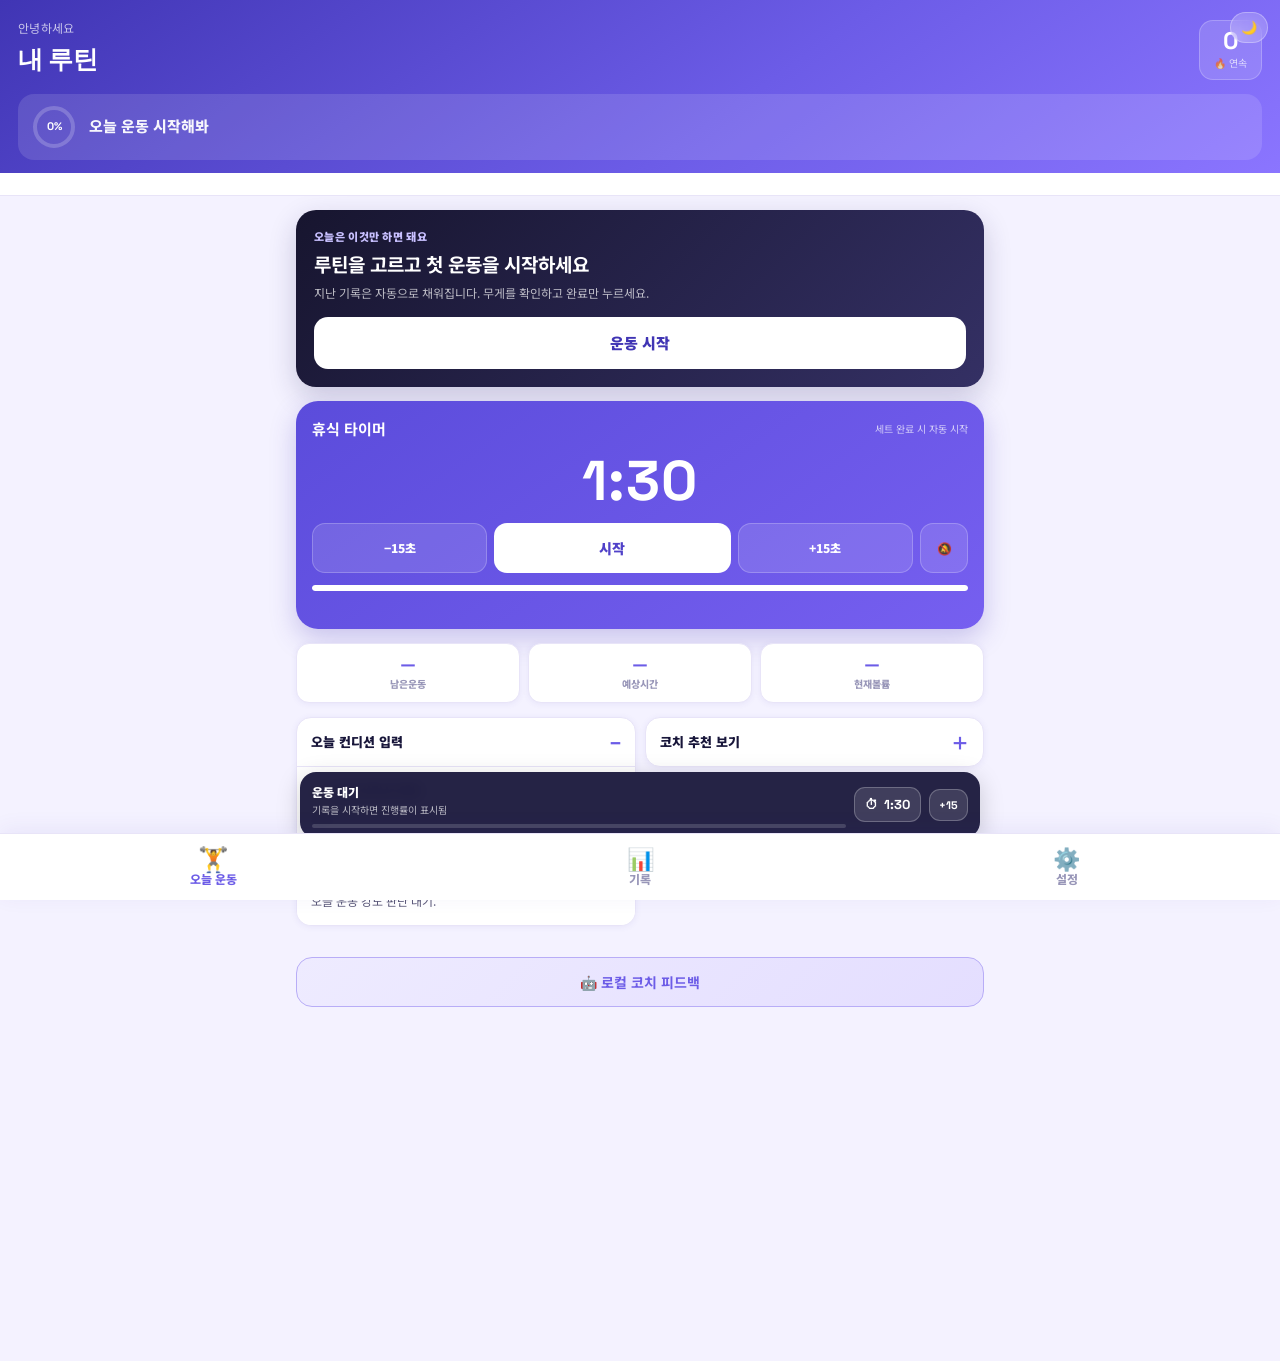
==== commit 3d6dc586: "초보자 운동 흐름과 노션 자동 기록 개선" ====
--- a/index.html
+++ b/index.html
@@ -14,7 +14,6 @@
 </head>
 <body class="gym-active">
 <button class="theme-btn" onclick="toggleTheme()" id="themeBtn" aria-label="다크모드 전환">🌙</button>
-<button class="text-scale-btn" onclick="toggleTextScale()" id="textScaleBtn" aria-label="큰 글씨 모드 켜기/끄기" aria-pressed="false">가+</button>
 
 <div class="hdr">
   <div class="hdr-top">
@@ -28,7 +27,6 @@
       <div class="streak-label">🔥 연속</div>
     </div>
   </div>
-  <div class="injury-pill">⚠️ 이상근 회복기</div>
   <div class="hdr-prog-bar">
     <div class="prog-ring-wrap">
       <svg class="prog-svg" width="46" height="46" viewBox="0 0 46 46">
@@ -59,79 +57,50 @@
       </div>
       <button class="cal-btn" id="calBtn" onclick="copyWorkoutSummary()">📋 운동 요약 복사</button>
       <button class="cal-btn" onclick="exportBackup()">📤 백업</button>
+      <p class="notion-sync-status" id="notionSyncStatus"></p>
+    </div>
+    <section class="beginner-start" aria-labelledby="beginnerTitle">
+      <div class="beginner-kicker">오늘은 이것만 하면 돼요</div>
+      <h2 id="beginnerTitle">루틴을 고르고 첫 운동을 시작하세요</h2>
+      <p id="beginnerGuide">지난 기록은 자동으로 채워집니다. 무게를 확인하고 완료만 누르세요.</p>
+      <button type="button" onclick="startTodayWorkout()">운동 시작</button>
+    </section>
+    <div class="rest-bar" role="timer" aria-live="polite">
+      <div class="rest-heading"><strong>휴식 타이머</strong><span>세트 완료 시 자동 시작</span></div>
+      <div class="rest-timer" id="restDisplay">1:30</div>
+      <div class="rest-actions">
+        <button type="button" onclick="adjustRestTime(-15,event)" aria-label="휴식시간 15초 줄이기">−15초</button>
+        <button class="rest-btn" id="restBtn" type="button" onclick="toggleRest()">시작</button>
+        <button type="button" onclick="adjustRestTime(15,event)" aria-label="휴식시간 15초 추가">+15초</button>
+        <button class="sound-btn" id="soundBtn" type="button" onclick="toggleSound()" aria-label="휴식 종료음 켜기/끄기">🔕</button>
+      </div>
+      <div class="rest-prog-track"><div class="rest-prog-fill" id="restFill" style="width:100%"></div></div>
+      <div class="rest-hint" id="restHint"></div>
     </div>
     <div class="today-summary" id="todaySummary">
       <div class="ts-card"><div class="ts-val" id="tsRemain">—</div><div class="ts-lbl">남은운동</div></div>
       <div class="ts-card"><div class="ts-val" id="tsTime">—</div><div class="ts-lbl">예상시간</div></div>
       <div class="ts-card"><div class="ts-val" id="tsVolume">—</div><div class="ts-lbl">현재볼륨</div></div>
     </div>
-    <div id="guardBanner" style="display:none"></div>
     <div class="coach-nudge" id="coachNudge">🤖 코치 대기 중</div>
-    <div class="coach-grid">
-      <div class="coach-card" id="readinessCard">
+    <div class="coach-grid beginner-coach-grid">
+      <details class="beginner-details" open><summary>오늘 컨디션 입력</summary><div class="coach-card" id="readinessCard">
         <div class="coach-title">🧭 오늘 컨디션 체크</div>
         <div class="readiness-row"><label>수면</label><div class="rd-scale" id="rdSleep" role="group" aria-label="수면 점수"></div></div>
         <div class="readiness-row"><label>피로</label><div class="rd-scale" id="rdFatigue" role="group" aria-label="피로 점수"></div></div>
         <div class="readiness-row"><label>통증</label><div class="rd-scale" id="rdPain" role="group" aria-label="통증 점수"></div></div>
         <div class="coach-text" id="readinessText">오늘 운동 강도 판단 대기.</div>
-      </div>
-      <div class="coach-card" id="coachPanel">
+      </div></details>
+      <details class="beginner-details"><summary>코치 추천 보기</summary><div class="coach-card" id="coachPanel">
         <div class="coach-title">🤖 실시간 코치</div>
         <div class="coach-text" id="coachText">기록을 넣으면 다음 중량·세트 추천이 뜬다.</div>
         <div class="coach-actions" id="coachActions"></div>
-      </div>
-    </div>
-    <div class="rest-bar">
-      <div class="rest-top">
-        <div class="rest-info">
-          <div class="rest-lbl">세트 간 휴식</div>
-          <div class="rest-timer" id="restDisplay">1:30</div>
-        </div>
-        <button class="sound-btn" id="soundBtn" onclick="toggleSound()" aria-label="휴식 종료음 켜기/끄기">🔕</button>
-        <button class="rest-btn" id="restBtn" onclick="toggleRest()">시작</button>
-      </div>
-      <div class="rest-prog-track"><div class="rest-prog-fill" id="restFill" style="width:100%"></div></div>
-      <div class="rest-hint" id="restHint"></div>
+      </div></details>
     </div>
     <div class="routine-selector" id="routineSelector"></div>
     <div id="routineContent"></div>
     <button class="ai-btn" onclick="getAiFeedback()">🤖 로컬 코치 피드백</button>
     <div class="ai-result" id="aiResult"></div>
-  </div>
-
-  <!-- 재활 -->
-  <div class="tab-panel" id="tab-rehab">
-    <section class="clinical-card" id="clinicalSummary"></section>
-    <section class="weekly-goals" id="weeklyGoals"></section>
-    <div class="session-tabs"><button class="session-tab active" data-session="pilates" onclick="showSessionRoutine('pilates',this)" aria-current="page">필라테스</button><button class="session-tab" data-session="home-core" onclick="showSessionRoutine('home-core',this)">홈코어</button></div>
-    <div id="sessionRoutineContent"></div>
-    <section class="reintro-card" id="lowerBodyStatus"></section>
-  </div>
-
-  <!-- 수영 -->
-  <div class="tab-panel" id="tab-swim">
-    <div class="sec-hdr"><div class="sec-icon">🏊</div><div class="sec-title">자유형 훈련</div><div class="sec-badge">주 2~3회</div></div>
-    <div class="alert-danger">🚫 헬스 + 수영 같은 날 금지<br><span style="opacity:.7">이용 수영장별 보조기구 규정 확인</span></div>
-    
-    <div class="swim-log-box">
-      <div class="coach-title">🏊 랩 기록</div>
-      <div class="swim-log-grid">
-        <select id="swimPool"><option value="18" selected>18m 풀 (동네 실측)</option><option value="25">25m 풀</option></select>
-        <input id="swimStrokes" type="number" inputmode="numeric" placeholder="스트로크 수 (1랩)">
-        <select id="swimBreath"><option value="">호흡 느낌</option><option>편함</option><option>보통</option><option>짧음</option><option>물 들어옴</option></select>
-        <select id="swimLeft"><option value="">왼팔 감각</option><option>좋음</option><option>보통</option><option>흐트러짐</option></select>
-        <select id="swimRight"><option value="">오른팔 감각</option><option>좋음</option><option>보통</option><option>흐트러짐</option></select>
-        <textarea id="swimMemo" placeholder="오늘 수영 메모: 오른팔 캐치, 호흡, 롤링 느낌"></textarea>
-      </div>
-      <button class="swim-save" onclick="saveSwimLog()">수영 기록 저장</button>
-    </div>
-    <div id="swimRecent"></div>
-    <div id="swimList"></div>
-    <div class="divider"></div>
-    <div class="sec-hdr"><div class="sec-icon">🧠</div><div class="sec-title">핵심 개념</div></div>
-    <div id="swimConcepts"></div>
-    <button class="ai-btn" onclick="getSwimFeedback()">🤖 로컬 수영 코칭</button>
-    <div class="ai-result" id="swimAiResult"></div>
   </div>
 
   <!-- 기록 -->
@@ -141,33 +110,40 @@
       <div class="stat-card"><div class="stat-val" id="statMonVol">—</div><div class="stat-lbl">이번달 볼륨</div></div>
       <div class="stat-card"><div class="stat-val" id="statPRs">—</div><div class="stat-lbl">PR 기록</div></div>
     </div>
-    <div class="hist-subtabs">
-      <button class="hist-subtab active" data-panel="summary" onclick="showHistSubtab('summary',this)" aria-current="page">요약</button>
-      <button class="hist-subtab" data-panel="charts" onclick="showHistSubtab('charts',this)">차트</button>
-      <button class="hist-subtab" data-panel="log" onclick="showHistSubtab('log',this)">기록</button>
-    </div>
-
-    <div class="hist-subpanel active" id="histPanel-summary">
-      <details class="hist-sec" open>
-        <summary><div class="sec-hdr"><div class="sec-icon">🧠</div><div class="sec-title">주간 코치 리포트</div><span class="sec-chev">▾</span></div></summary>
-        <div class="weekly-report" id="weeklyReport">기록 누적 후 분석 가능</div>
-      </details>
-      <details class="hist-sec" open>
-        <summary><div class="sec-hdr"><div class="sec-icon">🏆</div><div class="sec-title">개인 기록 (PR)</div><span class="sec-chev">▾</span></div></summary>
-        <div class="pr-board" id="prBoard"><div style="padding:16px;text-align:center;font-size:13px;color:var(--text-3)">기록 없음</div></div>
-      </details>
-      <details class="hist-sec">
-        <summary><div class="sec-hdr"><div class="sec-icon">💪</div><div class="sec-title">근육별 이번달 볼륨</div><span class="sec-chev">▾</span></div></summary>
-        <div class="muscle-grid" id="muscleGrid"></div>
-      </details>
-    </div>
-
-    <div class="hist-subpanel" id="histPanel-charts">
-      <details class="hist-sec" open>
-        <summary><div class="sec-hdr"><div class="sec-icon">📈</div><div class="sec-title">진행도 차트</div><div class="sec-badge">추정 1RM</div><span class="sec-chev">▾</span></div></summary>
-        <div class="chart-box">
-          <div class="chart-sel-row" id="chartSel"></div>
-          <div id="chartArea"><div class="chart-empty">운동을 선택하세요</div></div>
+    <details class="hist-sec" open>
+      <summary><div class="sec-hdr"><div class="sec-icon">🏆</div><div class="sec-title">개인 기록 (PR)</div><span class="sec-chev">▾</span></div></summary>
+      <div class="pr-board" id="prBoard"><div style="padding:16px;text-align:center;font-size:13px;color:var(--text-3)">기록 없음</div></div>
+    </details>
+    <details class="hist-sec" open>
+      <summary><div class="sec-hdr"><div class="sec-icon">📈</div><div class="sec-title">진행도 차트</div><div class="sec-badge">추정 1RM</div><span class="sec-chev">▾</span></div></summary>
+      <div class="chart-box">
+        <div class="chart-sel-row" id="chartSel"></div>
+        <div id="chartArea"><div class="chart-empty">운동을 선택하세요</div></div>
+      </div>
+    </details>
+    <details class="hist-sec">
+      <summary><div class="sec-hdr"><div class="sec-icon">🧠</div><div class="sec-title">주간 코치 리포트</div><span class="sec-chev">▾</span></div></summary>
+      <div class="weekly-report" id="weeklyReport">기록 누적 후 분석 가능</div>
+    </details>
+    <details class="hist-sec">
+      <summary><div class="sec-hdr"><div class="sec-icon">💪</div><div class="sec-title">근육별 이번달 볼륨</div><span class="sec-chev">▾</span></div></summary>
+      <div class="muscle-grid" id="muscleGrid"></div>
+    </details>
+    <details class="hist-sec">
+      <summary><div class="sec-hdr"><div class="sec-icon">📅</div><div class="sec-title">이번달 출석</div><span class="sec-chev">▾</span></div></summary>
+      <div class="cal-box" id="calBox"></div>
+      <div class="cal-legend">● 운동 완료일</div>
+    </details>
+    <details class="hist-sec">
+      <summary><div class="sec-hdr"><div class="sec-icon">📊</div><div class="sec-title">주간 볼륨</div><span class="sec-chev">▾</span></div></summary>
+      <div id="histChart"></div>
+    </details>
+    <details class="hist-sec">
+      <summary><div class="sec-hdr"><div class="sec-icon">🧮</div><div class="sec-title">플레이트 계산기</div><span class="sec-chev">▾</span></div></summary>
+      <div class="plate-box">
+        <div class="pc-row">
+          <input class="pc-inp" type="number" inputmode="decimal" id="pcKg" placeholder="목표 중량" oninput="calcPlates()">
+          <span class="pc-unit">kg</span>
         </div>
       </details>
       <details class="hist-sec" open>
@@ -180,7 +156,7 @@
       <details class="hist-sec" open>
         <summary><div class="sec-hdr"><div class="sec-icon">📅</div><div class="sec-title">이번달 출석</div><span class="sec-chev">▾</span></div></summary>
         <div class="cal-box" id="calBox"></div>
-        <div class="cal-legend">● 운동일 · <span class="cal-legend-corr">•</span> 교정 전체 수행일</div>
+        <div class="cal-legend">● 운동일</div>
       </details>
       <details class="hist-sec">
         <summary><div class="sec-hdr"><div class="sec-icon">🧮</div><div class="sec-title">플레이트 계산기</div><span class="sec-chev">▾</span></div></summary>
@@ -200,20 +176,9 @@
     </div>
   </div>
 
-  <!-- 원칙 -->
-  <div class="tab-panel" id="tab-rules">
-    <div class="sec-hdr"><div class="sec-icon">📋</div><div class="sec-title">운동 원칙</div></div>
-    <div class="rule-card" id="rulesList"></div>
-    <div class="divider"></div>
-    <div class="sec-hdr"><div class="sec-icon">🩻</div><div class="sec-title">부상 복귀 기준</div></div>
-    <div id="recoveryChecks"></div>
-    <div class="divider"></div>
-    <div class="sec-hdr"><div class="sec-icon">⚡</div><div class="sec-title">통증 구분</div></div>
-    <div id="painGuide"></div>
-    <div class="divider"></div>
-    <div class="sec-hdr"><div class="sec-icon">🛠️</div><div class="sec-title">루틴 편집</div></div>
-    <div id="routineEditor"></div>
-    <div class="divider"></div>
+  <!-- 설정 -->
+  <div class="tab-panel" id="tab-settings">
+    <div class="settings-hero"><span>⚙️</span><div><h2>설정</h2><p>백업과 Notion 연동만 모았습니다.</p></div></div>
     <div class="sec-hdr"><div class="sec-icon">💾</div><div class="sec-title">데이터 관리</div></div>
     <div class="backup-box">
       <div class="backup-note" id="backupNote">마지막 백업: 확인 중…</div>
@@ -227,29 +192,24 @@
       <div id="autoBackupBox"></div>
     </div>
     <div class="divider"></div>
-    <div class="sec-hdr"><div class="sec-icon">🔗</div><div class="sec-title">외부 저장소 연동</div></div>
+    <div class="sec-hdr"><div class="sec-icon">N</div><div class="sec-title">Notion 자동 기록</div></div>
     <div class="webhook-box">
-      <div class="webhook-hint">노션 API는 브라우저에서 직접 부를 수 없어(CORS), Zapier·Make·Pipedream·구글 Apps Script 중 하나로 웹훅 주소를 만들고 그 자동화가 노션(또는 원하는 곳)에 저장하도록 연결해라. 여기엔 그 웹훅 주소만 입력하면 된다.</div>
-      <label class="webhook-toggle"><input type="checkbox" id="webhookEnabled" onchange="toggleWebhookEnabled(this.checked)"> 웹훅 전송 사용</label>
-      <input type="url" id="webhookUrl" class="webhook-url" placeholder="https://hooks.zapier.com/... 또는 Apps Script 웹앱 URL" onchange="saveWebhookUrl(this.value)" aria-label="웹훅 주소">
-      <div class="webhook-events">
-        <label><input type="checkbox" id="webhookEvent_gym_set_complete" onchange="toggleWebhookEvent('gym_set_complete',this.checked)"> 헬스 세트 완료 시</label>
-        <label><input type="checkbox" id="webhookEvent_gym_routine_complete" onchange="toggleWebhookEvent('gym_routine_complete',this.checked)"> 헬스 루틴 전체 완료 시</label>
-        <label><input type="checkbox" id="webhookEvent_swim_log" onchange="toggleWebhookEvent('swim_log',this.checked)"> 수영 기록 저장 시</label>
-        <label><input type="checkbox" id="webhookEvent_rehab_session" onchange="toggleWebhookEvent('rehab_session',this.checked)"> 재활 세션 저장 시</label>
-      </div>
-      <button class="ai-btn" type="button" onclick="testWebhook()">🧪 테스트 전송</button>
-      <div class="webhook-status" id="webhookStatus">아직 전송 기록 없음</div>
+      <label class="webhook-toggle"><input id="notionWebhookEnabled" type="checkbox"> 루틴 완료 시 Notion에 자동 기록</label>
+      <label>중계 웹훅 URL<input id="notionWebhookUrl" type="url" inputmode="url" placeholder="https://script.google.com/macros/s/…/exec" autocomplete="off"></label>
+      <div class="backup-btns">
+        <button class="ai-btn" type="button" onclick="saveNotionWebhookSettings()">설정 저장</button>
+        <button class="ai-btn" type="button" onclick="testNotionWebhook()">시험 전송</button>
+      </div>
+      <ol class="setup-steps"><li>저장소의 <code>integrations/notion-webhook.gs</code>를 Apps Script에 배포</li><li>스크립트 속성에 Notion 토큰 저장</li><li>웹 앱 URL을 여기에 입력하고 시험 전송</li></ol>
+      <div class="backup-hint">Notion 토큰은 앱이나 GitHub에 넣지 않습니다. 운동 기록은 사람이 읽는 요약과 AI가 읽기 쉬운 구조화 데이터로 함께 저장됩니다.</div>
     </div>
   </div>
 </div>
 
 <nav class="bnav">
-  <button class="bnav-btn active" onclick="switchTab('gym')" aria-current="page"><span class="bnav-icon">🏋️</span><span class="bnav-label">헬스</span></button>
-  <button class="bnav-btn" onclick="switchTab('rehab')"><span class="bnav-icon">🧘</span><span class="bnav-label">재활</span></button>
-  <button class="bnav-btn" onclick="switchTab('swim')"><span class="bnav-icon">🏊</span><span class="bnav-label">수영</span></button>
+  <button class="bnav-btn active" onclick="switchTab('gym')"><span class="bnav-icon">🏋️</span><span class="bnav-label">오늘 운동</span></button>
   <button class="bnav-btn" onclick="switchTab('history')"><span class="bnav-icon">📊</span><span class="bnav-label">기록</span></button>
-  <button class="bnav-btn" onclick="switchTab('rules')"><span class="bnav-icon">📋</span><span class="bnav-label">원칙</span></button>
+  <button class="bnav-btn" onclick="switchTab('settings')"><span class="bnav-icon">⚙️</span><span class="bnav-label">설정</span></button>
 </nav>
 
 <div class="action-bar" id="actionBar" role="button" tabindex="0" onclick="openFocusMode()" aria-label="집중모드로 이어서 운동하기">
@@ -285,5 +245,5 @@
 <div class="toast" id="toast"></div>
 
 <script src="js/storage-migration.js" defer></script>
-<script src="js/rehab.js" defer></script>
+<script src="js/completion-sync.js" defer></script>
 <script src="js/app.js" defer></script>
--- a/css/style.css
+++ b/css/style.css
@@ -184,20 +184,6 @@
 .list-detail{display:none;border-top:1px solid var(--border);padding:14px;background:var(--bg);font-size:13px;color:var(--text-2);line-height:1.7}
 .list-card.open .list-detail{display:block}
 
-/* RULES / RECOVERY / PAIN */
-.rule-card{background:var(--surface);border:1.5px solid var(--border);border-radius:var(--r);padding:0;overflow:hidden;box-shadow:var(--sh);margin-bottom:10px}
-.rule-item{display:flex;gap:10px;padding:12px 14px;border-bottom:1px solid var(--border);font-size:13px;color:var(--text-2);align-items:flex-start}
-.rule-item:last-child{border-bottom:none}
-.p-num{font-family:var(--mono);font-size:12px;font-weight:700;color:var(--accent);flex-shrink:0;padding-top:1px}
-.rec-check-item{background:var(--surface);border:1.5px solid var(--border);border-radius:var(--r);padding:12px 14px;margin-bottom:8px;box-shadow:var(--sh)}
-.rci-move{font-size:13px;font-weight:700;margin-bottom:4px}
-.rci-pass{font-size:12px;color:var(--green);margin-bottom:2px}
-.rci-unlock{font-size:12px;color:var(--text-3)}
-.pain-item{display:flex;gap:12px;align-items:flex-start;background:var(--surface);border:1.5px solid var(--border);border-radius:var(--r);padding:12px 14px;margin-bottom:8px;box-shadow:var(--sh)}
-.pain-dot{width:10px;height:10px;border-radius:50%;flex-shrink:0;margin-top:3px}
-.pain-type{font-size:13px;font-weight:700;margin-bottom:2px}
-.pain-desc{font-size:12px;color:var(--text-3)}
-
 /* STATS */
 .stats-strip{display:grid;grid-template-columns:repeat(3,1fr);gap:8px;margin-bottom:16px}
 .stat-card{background:var(--surface);border:1.5px solid var(--border);border-radius:12px;padding:12px 10px;text-align:center;box-shadow:var(--sh)}
@@ -333,11 +319,6 @@
 .focus-rest.danger .focus-rest-time{color:var(--red)}
 .focus-rest button{flex-shrink:0;border:1.5px solid var(--border);background:var(--surface);color:var(--text-2);border-radius:10px;padding:9px 12px;font-weight:900;font-family:var(--sans);font-size:12px;cursor:pointer}
 .theme-btn{position:fixed;right:12px;top:12px;z-index:110;background:rgba(255,255,255,.18);border:1px solid rgba(255,255,255,.3);color:#fff;border-radius:999px;font-size:13px;font-weight:900;padding:7px 10px;cursor:pointer;backdrop-filter:blur(8px)}
-.text-scale-btn{position:fixed;right:12px;top:54px;z-index:110;background:rgba(255,255,255,.18);border:1px solid rgba(255,255,255,.3);color:#fff;border-radius:999px;font-size:12px;font-weight:900;padding:7px 10px;cursor:pointer;backdrop-filter:blur(8px);font-family:var(--sans)}
-body.dark .text-scale-btn{background:rgba(0,0,0,.25)}
-body.large-text .text-scale-btn{background:var(--accent);border-color:var(--accent)}
-body.large-text{zoom:1.15}
-.swim-log-box{background:var(--surface);border:1.5px solid var(--border);border-radius:var(--r);padding:14px;margin-bottom:16px;box-shadow:var(--sh)}.swim-log-grid{display:grid;grid-template-columns:1fr 1fr;gap:8px}.swim-log-grid input,.swim-log-grid select,.swim-log-grid textarea{width:100%;background:var(--bg);border:1.5px solid var(--border);border-radius:10px;padding:10px;font-size:12px;font-family:var(--sans);color:var(--text)}.swim-log-grid textarea{grid-column:1/-1;min-height:56px;resize:vertical}.swim-save{width:100%;margin-top:10px;background:var(--accent);color:#fff;border:0;border-radius:12px;padding:12px;font-weight:900;font-family:var(--sans)}
 body.dark{--bg:#111124;--surface:#1b1b33;--card:#1b1b33;--border:#323052;--accent-soft:#27244c;--green-soft:#123629;--yellow-soft:#3a2b12;--red-soft:#3b181f;--text:#f4f1ff;--text-2:#c6c0e6;--text-3:#918bb8;color-scheme:dark}body.dark .rec-inp,body.dark .pc-inp{background:#141429;color:#fff}body.dark .hdr{background:linear-gradient(145deg,#26215f 0%,#4d3fd3 70%,#6857e8 100%)}body.dark .theme-btn{background:rgba(0,0,0,.25)}
 
 /* 집중모드는 헬스 탭에서만 노출 */
@@ -425,36 +406,11 @@
 .backup-btns{display:flex;gap:8px}
 .backup-btns .ai-btn{margin-top:8px;padding:12px}
 .backup-hint{margin-top:10px;font-size:11px;color:var(--text-3);line-height:1.5}
-
-/* ═══ 외부 저장소 연동 (웹훅) ═══ */
-.webhook-box{background:var(--surface);border:1.5px solid var(--border);border-radius:var(--r);padding:14px;box-shadow:var(--sh)}
-.webhook-hint{font-size:11px;color:var(--text-3);line-height:1.6;margin-bottom:12px}
-.webhook-toggle{display:flex;align-items:center;gap:8px;font-size:13px;font-weight:700;color:var(--text-2);margin-bottom:10px}
-.webhook-toggle input{width:18px;height:18px;accent-color:var(--accent)}
-.webhook-url{width:100%;background:var(--bg);border:1.5px solid var(--border);border-radius:10px;padding:10px;font-size:12px;font-family:var(--sans);color:var(--text);margin-bottom:12px}
-.webhook-events{display:grid;grid-template-columns:1fr 1fr;gap:8px;margin-bottom:12px}
-.webhook-events label{display:flex;align-items:center;gap:6px;font-size:11px;font-weight:600;color:var(--text-2)}
-.webhook-events input{width:16px;height:16px;accent-color:var(--accent);flex-shrink:0}
-.webhook-status{margin-top:10px;font-size:11px;color:var(--text-3);line-height:1.5}
-@media(max-width:380px){.webhook-events{grid-template-columns:1fr}}
-
-/* ═══ 교정 체크 ═══ */
-.corr-chk{width:30px;height:30px;border-radius:9px;border:1.5px solid var(--border);background:var(--bg);color:var(--text-3);font-size:14px;font-weight:900;cursor:pointer;flex-shrink:0;transition:all .15s}
-.corr-chk.checked{background:var(--green,#00b894);border-color:var(--green,#00b894);color:#fff}
-.corr-progress{font-size:12px;font-weight:700;color:var(--accent);background:var(--accent-soft);border-radius:12px;padding:10px 14px;margin-bottom:12px}
-
-/* ═══ 수영 최근 기록 + DPS ═══ */
-.dps-spark{background:var(--surface);border:1.5px solid var(--border);border-radius:var(--r);padding:12px 14px;margin-top:14px;box-shadow:var(--sh)}
-.dps-spark-title{font-size:12px;font-weight:800;color:var(--text-2);margin-bottom:8px}
-.dps-spark svg{width:100%;height:52px;display:block}
-.dps-spark-range{font-size:10px;font-family:var(--mono);color:var(--text-3);margin-top:6px}
-.swim-rows{background:var(--surface);border:1.5px solid var(--border);border-radius:var(--r);overflow:hidden;margin-top:8px;margin-bottom:14px}
-.swim-row{display:flex;align-items:center;gap:10px;padding:10px 14px;border-bottom:1px solid var(--border);font-size:12px}
-.swim-row:last-child{border-bottom:0}
-.sr-date{font-family:var(--mono);font-size:11px;color:var(--text-3);flex-shrink:0}
-.sr-main{flex:1;color:var(--text-2)}
-.sr-main b{color:var(--accent)}
-.sr-sub{font-size:11px;color:var(--text-3)}
+.webhook-box{display:grid;gap:11px;background:var(--surface);border:1.5px solid var(--border);border-radius:var(--r);padding:14px;box-shadow:var(--sh)}
+.webhook-box>label:not(.webhook-toggle){font-size:11px;font-weight:800;color:var(--text-2)}
+.webhook-box input[type="text"],.webhook-box input[type="url"]{display:block;width:100%;min-height:48px;margin-top:5px;padding:11px;border:1.5px solid var(--border);border-radius:10px;background:var(--bg);color:var(--text);font-family:var(--sans);font-size:14px}
+.webhook-toggle{display:flex;align-items:center;gap:10px;min-height:44px;font-size:13px;font-weight:900;color:var(--text)}
+.webhook-toggle input{width:24px;height:24px;accent-color:var(--accent)}
 
 /* ═══ 사운드 토글 ═══ */
 .sound-btn{background:var(--bg);border:1.5px solid var(--border);border-radius:12px;font-size:15px;padding:9px 12px;cursor:pointer;margin-right:8px}
@@ -474,41 +430,24 @@
 .hist-sec .sec-hdr .sec-badge{margin-left:8px}
 .hist-sec[open] .sec-chev{transform:rotate(180deg)}
 .cal-legend{font-size:10px;color:var(--text-3);margin:6px 2px 14px}
-.cal-legend-corr{color:var(--green,#00b894);font-weight:900}
-.cd.corr{position:relative}
-.cd.corr::after{content:'';position:absolute;bottom:3px;left:50%;transform:translateX(-50%);width:4px;height:4px;border-radius:50%;background:var(--green,#00b894)}
-
-/* ═══ REHAB / SESSION ROUTINES ═══ */
-.clinical-card,.weekly-goals,.session-card,.reintro-card{background:var(--surface);border:1.5px solid var(--border);border-radius:var(--r);padding:14px;margin-bottom:14px;box-shadow:var(--sh);scroll-margin-bottom:calc(110px + env(safe-area-inset-bottom))}
-.clinical-head,.session-head{display:flex;align-items:center;justify-content:space-between;gap:10px}.clinical-card p,.weekly-goals p,.reintro-card p{font-size:12px;line-height:1.65;color:var(--text-2)}
-.source-badge{display:inline-flex;border-radius:999px;padding:4px 8px;font-size:10px;font-weight:900;margin-right:7px}.source-badge.doctor{background:var(--green-soft);color:var(--green)}.source-badge.app{background:var(--accent-soft);color:var(--accent)}
-.clinical-facts,.goal-grid{display:grid;grid-template-columns:1fr 1fr;gap:7px;margin:10px 0}.clinical-facts span,.goal-grid span{background:var(--bg);border:1px solid var(--border);border-radius:10px;padding:8px;font-size:11px;font-weight:800;color:var(--text-2)}
-.medical-rec{background:var(--green-soft);color:var(--green);border-radius:10px;padding:9px;margin:9px 0;font-size:12px;font-weight:900}.clinical-card small{color:var(--text-3);line-height:1.5}
-.session-tabs{display:grid;grid-template-columns:1fr 1fr;gap:8px;margin-bottom:12px}.session-tab{min-height:44px;border:1.5px solid var(--border);border-radius:12px;background:var(--surface);color:var(--text-2);font-family:var(--sans);font-weight:900}.session-tab.active{background:var(--accent-soft);border-color:var(--accent);color:var(--accent)}
-.session-head h3,.reintro-card h3{margin:6px 0 0}.session-head>b{font-size:11px;color:var(--text-2);text-align:right}.session-form{display:grid;grid-template-columns:1fr 1fr;gap:9px;margin-top:12px}.session-form label{font-size:11px;font-weight:800;color:var(--text-2)}.session-form input,.session-form select,.session-form textarea{display:block;width:100%;min-height:44px;margin-top:5px;padding:10px;border:1.5px solid var(--border);border-radius:10px;background:var(--bg);color:var(--text);font-family:var(--sans)}.session-form textarea{min-height:70px;resize:vertical}.session-form .full{grid-column:1/-1}.session-save{width:100%;min-height:48px;margin-top:12px;border:0;border-radius:12px;background:var(--accent);color:#fff;font-family:var(--sans);font-weight:900}
-.home-core-item{display:flex;gap:10px;align-items:flex-start;padding:11px 0;border-bottom:1px solid var(--border)}.home-core-item>input{width:24px;height:24px;accent-color:var(--accent);flex:0 0 auto}.home-core-item span{display:grid;gap:3px}.home-core-item b{font-size:11px;color:var(--accent)}.home-core-item small{font-size:11px;line-height:1.5;color:var(--text-3)}.reintro-card hr{border:0;border-top:1px solid var(--border);margin:15px 0}
-@media(max-width:380px){.clinical-facts,.goal-grid,.session-form{grid-template-columns:1fr}.session-form .full{grid-column:auto}}
-
-.session-mode{margin:10px 0;padding:8px 10px;border-radius:10px;background:var(--bg);color:var(--text-3);font-size:11px;font-weight:800;overflow-wrap:anywhere}.session-mode.edit{background:var(--yellow-soft);color:var(--yellow)}#tab-rehab{padding-bottom:calc(48px + env(safe-area-inset-bottom))}.clinical-card,.session-card{overflow-wrap:anywhere}
-
-/* ═══ ROUTINE EDITOR ═══ */
-.rex-routine{background:var(--surface);border:1.5px solid var(--border);border-radius:var(--r);padding:14px;margin-bottom:12px;box-shadow:var(--sh)}
-.rex-head{display:flex;align-items:center;gap:8px;margin-bottom:10px}
-.rex-row{display:flex;align-items:center;justify-content:space-between;gap:10px;padding:8px 0;border-bottom:1px solid var(--border);font-size:12px}
-.rex-row:last-of-type{border-bottom:none}
-.rex-name{color:var(--text-2);font-weight:700}
-.rex-tag{font-size:9px;font-weight:900;color:var(--accent);background:var(--accent-soft);border-radius:6px;padding:2px 5px;margin-left:4px}
-.rex-kg-wrap{flex-shrink:0}
-.rex-kg{width:78px;height:34px;background:var(--bg);border:1.5px solid var(--border);border-radius:9px;color:var(--text);font-family:var(--mono);font-weight:700;text-align:center;font-size:13px}
-.rex-add{display:grid;grid-template-columns:1fr 1fr;gap:7px;margin-top:12px}
-.rex-add input,.rex-add select{width:100%;background:var(--bg);border:1.5px solid var(--border);border-radius:9px;padding:9px;font-size:12px;font-family:var(--sans);color:var(--text)}
-.rex-btns{display:flex;gap:8px;margin-top:10px;flex-wrap:wrap}
-.rex-btns .quick-btn{flex:1;min-width:120px}
-@media(max-width:380px){.rex-add{grid-template-columns:1fr}}
-
-/* ═══ AUTO BACKUP LIST ═══ */
-.autobk-hdr{font-size:11px;font-weight:700;color:var(--text-3);margin-top:14px;margin-bottom:4px}
-.autobk-row{display:flex;align-items:center;justify-content:space-between;gap:10px;padding:9px 0;border-bottom:1px solid var(--border)}
-.autobk-row:last-child{border-bottom:none}
-.autobk-date{font-family:var(--mono);font-size:12px;font-weight:700;color:var(--text)}
-.autobk-count{font-size:10px;color:var(--text-3);margin-top:2px}
+
+/* ═══ BEGINNER-FIRST REDESIGN ═══ */
+.hdr{padding:18px 18px 1px;background:linear-gradient(145deg,#4035b4 0%,#6c5ce7 58%,#8b75ff 100%)}
+.hdr-top{align-items:center;margin-bottom:12px}.hdr-greeting{font-size:12px}.hdr-name{font-size:25px}.hdr-date{font-size:12px}.hdr-prog-bar{min-height:66px;padding:10px 13px;margin-bottom:12px;border-radius:16px}.prog-title{font-size:15px;font-weight:800}.prog-sub{font-size:12px}
+.main{max-width:720px;margin:0 auto;padding-top:14px}.week-wrap{position:relative;z-index:2}.day-pill{min-width:54px;min-height:54px;justify-content:center}.dp-type{font-size:13px}
+.beginner-start{background:linear-gradient(135deg,#17152f,#343064);border-radius:20px;color:#fff;padding:18px;margin-bottom:14px;box-shadow:0 10px 28px rgba(35,29,90,.2)}
+.beginner-kicker{font-size:11px;font-weight:900;color:#c8c0ff;letter-spacing:.3px;margin-bottom:5px}.beginner-start h2{font-size:19px;line-height:1.35;margin-bottom:7px}.beginner-start p{font-size:12px;line-height:1.6;color:rgba(255,255,255,.7);margin-bottom:14px}.beginner-start button{width:100%;min-height:52px;border:0;border-radius:14px;background:#fff;color:#4035b4;font-family:var(--sans);font-size:15px;font-weight:900;cursor:pointer}
+.rest-bar{background:linear-gradient(145deg,#5b4cdb,#765ff0);border:0;border-radius:22px;padding:16px;margin-bottom:14px;color:#fff;box-shadow:0 10px 26px rgba(71,54,180,.25);text-align:center}
+.rest-heading{display:flex;align-items:center;justify-content:space-between;gap:10px;text-align:left}.rest-heading strong{font-size:15px}.rest-heading span{font-size:10px;color:rgba(255,255,255,.7)}
+.rest-timer{font-size:56px;line-height:1;font-weight:900;color:#fff;margin:12px 0 14px;letter-spacing:1px}.rest-timer.warn{color:#ffe08a}.rest-timer.danger{color:#ffb2b2}
+.rest-actions{display:grid;grid-template-columns:1fr 1.35fr 1fr 48px;gap:7px}.rest-actions button{min-height:50px;border:1px solid rgba(255,255,255,.22);border-radius:13px;background:rgba(255,255,255,.12);color:#fff;font-family:var(--sans);font-size:12px;font-weight:900;cursor:pointer}.rest-actions .rest-btn{background:#fff;color:#5142c9;font-size:14px;padding:0}.rest-actions .sound-btn{margin:0;padding:0;background:rgba(255,255,255,.12)}
+.rest-prog-track{height:6px;background:rgba(255,255,255,.2);margin-top:12px}.rest-prog-fill{background:#fff}.rest-hint{color:rgba(255,255,255,.72);font-size:11px;min-height:17px}
+.routine-selector{display:grid;grid-template-columns:repeat(3,1fr);gap:8px}.routine-chip{justify-content:center;min-height:50px;border-radius:14px;padding:8px;font-size:12px;text-align:center}.routine-chip strong{display:block;font-size:15px}.routine-chip.active{background:var(--accent);color:#fff;border-color:var(--accent);box-shadow:0 6px 18px rgba(71,54,180,.18)}
+.beginner-coach-grid{display:grid;grid-template-columns:1fr;gap:9px;margin-bottom:15px}.beginner-details{background:var(--surface);border:1.5px solid var(--border);border-radius:15px;overflow:hidden;box-shadow:var(--sh)}.beginner-details summary{list-style:none;min-height:48px;display:flex;align-items:center;padding:0 14px;font-size:13px;font-weight:900;cursor:pointer}.beginner-details summary::-webkit-details-marker{display:none}.beginner-details summary::after{content:'＋';margin-left:auto;color:var(--accent);font-size:18px}.beginner-details[open] summary::after{content:'−'}.beginner-details .coach-card{border:0;border-top:1px solid var(--border);border-radius:0;box-shadow:none;margin:0}
+.ex-head{min-height:66px;padding:14px}.ex-name{font-size:16px}.ex-target{font-size:12px}.rec-toggle{min-height:48px}.rec-toggle-lbl{font-size:12px;font-weight:800}.set-title{font-size:13px}.set-check-btn{min-width:96px!important;height:48px!important;font-size:14px!important}.adj-s{height:50px!important}.rec-inp{height:50px!important;font-size:22px!important}
+.bnav{padding-top:8px}.bnav-btn{min-height:52px}.bnav-icon{font-size:22px}.bnav-label{font-size:12px;font-weight:800}.settings-hero{display:flex;align-items:center;gap:12px;background:linear-gradient(135deg,var(--accent-soft),var(--surface));border:1.5px solid var(--accent-mid);border-radius:18px;padding:16px;margin-bottom:18px}.settings-hero>span{font-size:26px}.settings-hero h2{font-size:20px}.settings-hero p{font-size:12px;color:var(--text-3)}
+.notion-sync-status{min-height:16px;margin:10px 0 0;font-size:12px;font-weight:800;color:rgba(255,255,255,.9)}.setup-steps{padding-left:22px;font-size:11px;line-height:1.7;color:var(--text-2)}.setup-steps code{font-size:10px;color:var(--accent);overflow-wrap:anywhere}
+.webhook-box input[type="url"]{font-size:14px}.backup-btns .ai-btn{min-height:48px}
+body.dark .beginner-start{background:linear-gradient(135deg,#252143,#3a3376)}body.dark .beginner-details{background:var(--surface)}
+@media (min-width:700px){.beginner-coach-grid{grid-template-columns:1fr 1fr}.beginner-details{align-self:start}}
+@media (max-width:380px){.rest-timer{font-size:49px}.rest-actions{grid-template-columns:1fr 1.25fr 1fr 44px}.rest-actions button{font-size:11px}.routine-chip{font-size:10px;padding:6px}.routine-chip strong{font-size:14px}}
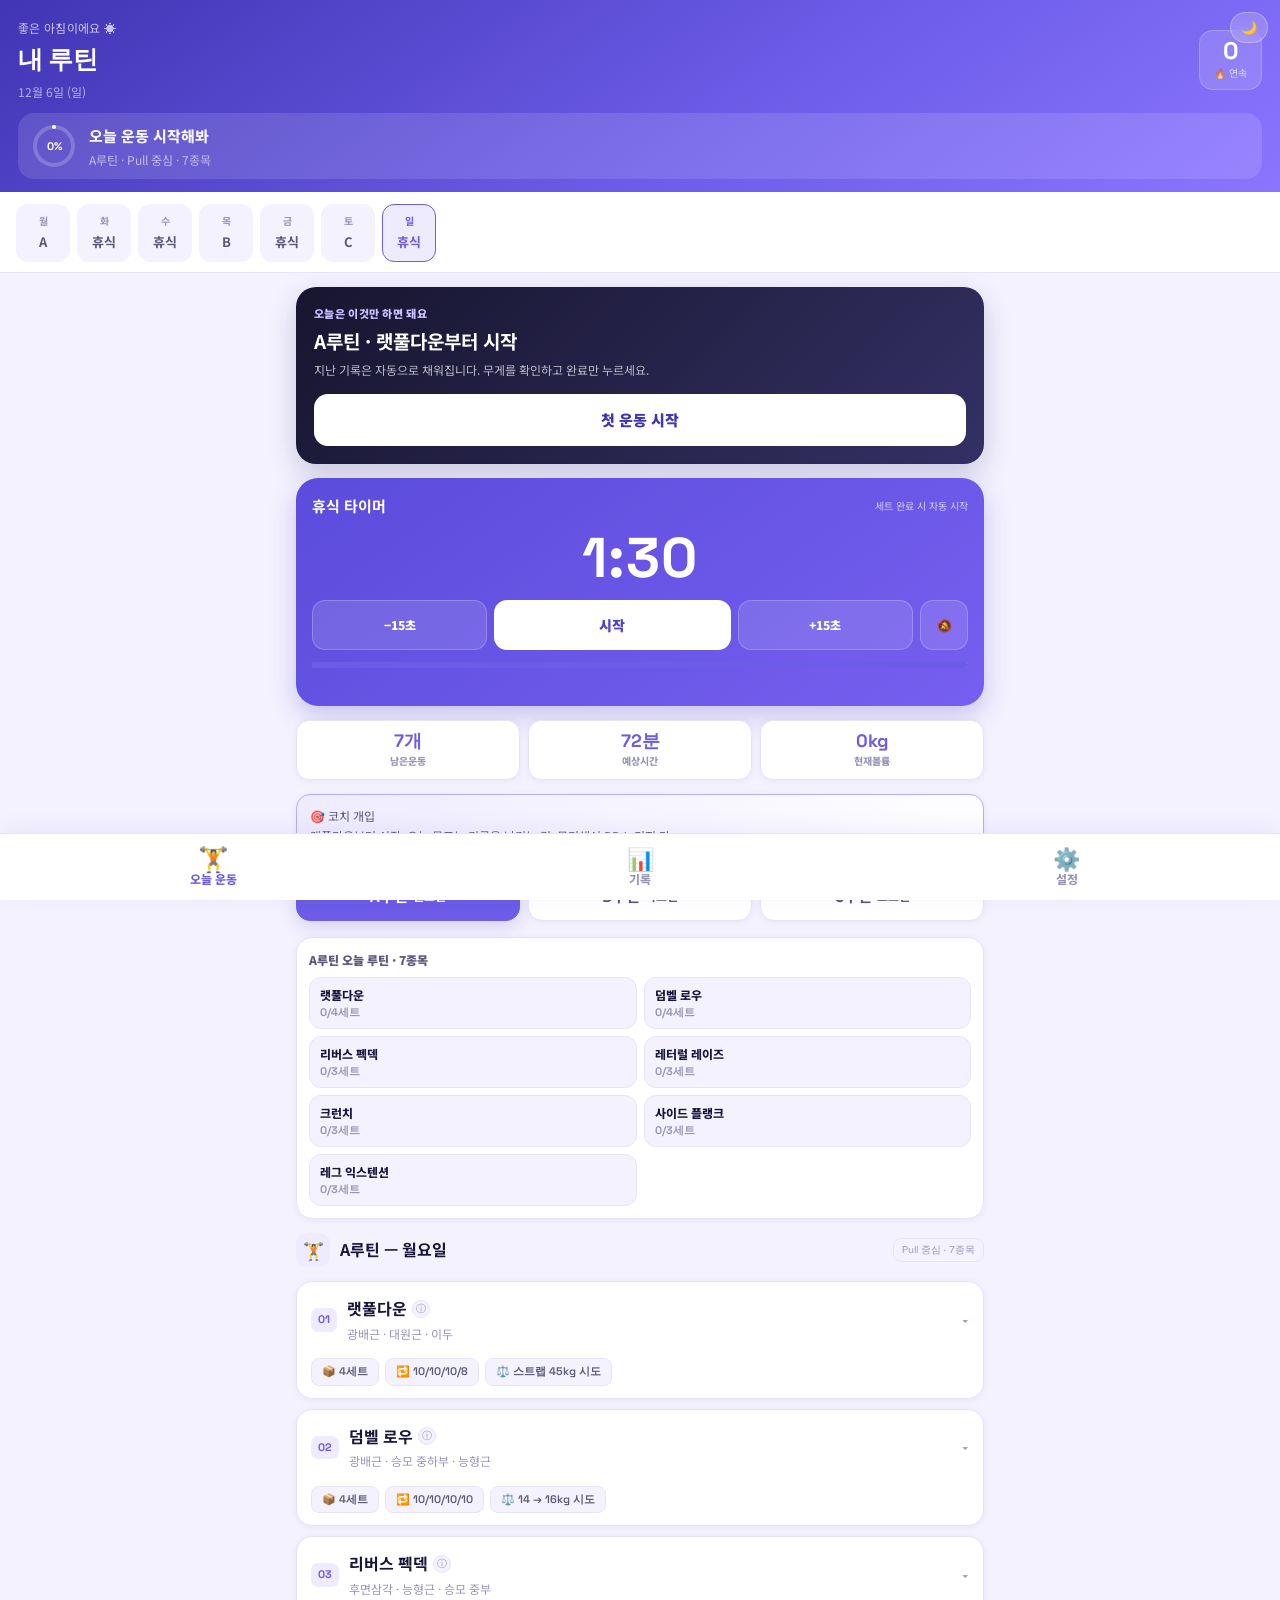
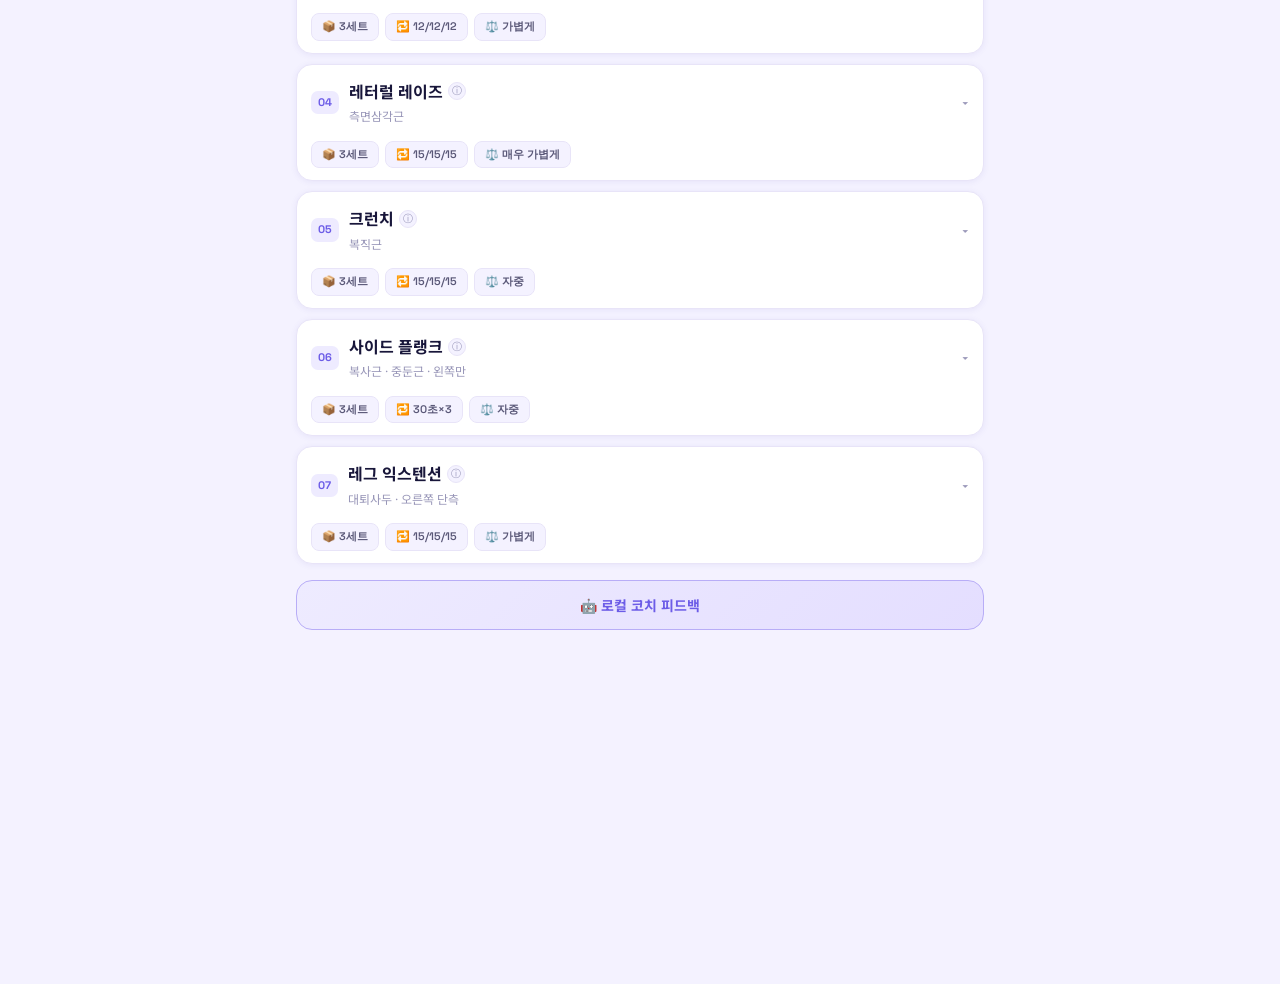
==== commit d7ec3d13: "오늘 루틴 가시성과 세트 완료 피드백 복구, 집중모드 제거 - applyRoutineOverrides() 미정의로 인한 ReferenceError를 고쳐 루틴 렌더링이   중간에 " ====
--- a/index.html
+++ b/index.html
@@ -83,21 +83,8 @@
       <div class="ts-card"><div class="ts-val" id="tsVolume">—</div><div class="ts-lbl">현재볼륨</div></div>
     </div>
     <div class="coach-nudge" id="coachNudge">🤖 코치 대기 중</div>
-    <div class="coach-grid beginner-coach-grid">
-      <details class="beginner-details" open><summary>오늘 컨디션 입력</summary><div class="coach-card" id="readinessCard">
-        <div class="coach-title">🧭 오늘 컨디션 체크</div>
-        <div class="readiness-row"><label>수면</label><div class="rd-scale" id="rdSleep" role="group" aria-label="수면 점수"></div></div>
-        <div class="readiness-row"><label>피로</label><div class="rd-scale" id="rdFatigue" role="group" aria-label="피로 점수"></div></div>
-        <div class="readiness-row"><label>통증</label><div class="rd-scale" id="rdPain" role="group" aria-label="통증 점수"></div></div>
-        <div class="coach-text" id="readinessText">오늘 운동 강도 판단 대기.</div>
-      </div></details>
-      <details class="beginner-details"><summary>코치 추천 보기</summary><div class="coach-card" id="coachPanel">
-        <div class="coach-title">🤖 실시간 코치</div>
-        <div class="coach-text" id="coachText">기록을 넣으면 다음 중량·세트 추천이 뜬다.</div>
-        <div class="coach-actions" id="coachActions"></div>
-      </div></details>
-    </div>
     <div class="routine-selector" id="routineSelector"></div>
+    <div class="routine-overview" id="routineOverview" aria-label="오늘 루틴 전체 종목"></div>
     <div id="routineContent"></div>
     <button class="ai-btn" onclick="getAiFeedback()">🤖 로컬 코치 피드백</button>
     <div class="ai-result" id="aiResult"></div>
@@ -212,37 +199,7 @@
   <button class="bnav-btn" onclick="switchTab('settings')"><span class="bnav-icon">⚙️</span><span class="bnav-label">설정</span></button>
 </nav>
 
-<div class="action-bar" id="actionBar" role="button" tabindex="0" onclick="openFocusMode()" aria-label="집중모드로 이어서 운동하기">
-  <div class="ab-main">
-    <div class="ab-title" id="abTitle">운동 대기</div>
-    <div class="ab-sub" id="abSub">기록을 시작하면 진행률이 표시됨</div>
-    <div class="ab-bar"><div class="ab-fill" id="abFill"></div></div>
-  </div>
-  <button class="ab-rest" id="abRest" type="button" onclick="event.stopPropagation();toggleRest()" aria-label="휴식 타이머 시작 또는 초기화">⏱ <span id="abRestDisplay">1:30</span></button>
-  <button class="ab-rest-add" type="button" onclick="event.stopPropagation();adjustRestTime(15,event)" aria-label="휴식시간 15초 추가">+15</button>
-</div>
-<div class="focus-overlay" id="focusOverlay" onclick="focusBackdropClose(event)">
-  <div class="focus-card" onclick="event.stopPropagation()">
-    <div class="focus-top"><div class="focus-title" id="focusName">운동</div><button class="focus-close" onclick="closeFocusMode()">전체보기</button></div>
-    <div class="focus-mini"><span id="focusRoutineMini">A루틴</span><span id="focusProgressMini">0/0</span></div>
-    <div class="focus-target" id="focusTarget">—</div>
-    <div class="focus-setbox"><div class="focus-set-title" id="focusSetTitle">현재 세트</div><div class="focus-set-main" id="focusSetMain">—</div></div>
-    <div class="focus-rest" id="focusRestBox">
-      <div class="focus-rest-info"><span class="focus-rest-lbl">세트 간 휴식</span><span class="focus-rest-time" id="focusRestDisplay">1:30</span></div>
-      <button type="button" id="focusRestBtn" onclick="toggleRest()">시작</button>
-      <button type="button" onclick="adjustRestTime(15,event)">+15</button>
-    </div>
-    <div class="focus-meta" id="focusMeta">오늘 할 운동을 선택해라.</div>
-    <div class="focus-actions">
-      <button class="primary" onclick="focusCompleteSet()">현재 세트 완료</button>
-      <button onclick="focusOpenCurrent()">기록화면 보기</button>
-      <button onclick="focusPrev()">이전</button>
-      <button onclick="focusNext()">다음</button>
-    </div>
-  </div>
-</div>
-
-<div class="toast" id="toast"></div>
+<div class="toast" id="toast" role="status" aria-live="polite"></div>
 
 <script src="js/storage-migration.js" defer></script>
 <script src="js/completion-sync.js" defer></script>
--- a/css/style.css
+++ b/css/style.css
@@ -55,7 +55,7 @@
 .bnav-btn.active .bnav-label{color:var(--accent)}
 .bnav-btn.active .bnav-icon{transform:scale(1.12)}
 .tab-panel{display:none}.tab-panel.active{display:block}
-.main{padding:16px 16px calc(130px + env(safe-area-inset-bottom))}
+.main{padding:16px 16px calc(130px + env(safe-area-inset-bottom));padding-top:14px;max-width:720px;margin:0 auto}
 body.gym-active .main{padding-bottom:calc(190px + env(safe-area-inset-bottom))}
 body:not(.gym-active) .main{padding-bottom:calc(110px + env(safe-area-inset-bottom))}
 .tab-panel{padding-bottom:24px}
@@ -297,34 +297,10 @@
 .quick-btn.primary{background:var(--accent-soft);border-color:var(--accent-mid);color:var(--accent)}
 .quick-btn.danger{background:var(--red-soft);border-color:rgba(224,49,49,.25);color:var(--red)}
 .quick-btn:active{transform:translateY(1px);opacity:.85}
-/* 하단 통합 액션 바: 진행률+휴식타이머+다음운동을 하나로 (구 stickyProgress/floatingNext/floatingRest 통합) */
-.action-bar{position:fixed;left:10px;right:10px;bottom:62px;background:rgba(24,22,58,.94);color:#fff;border-radius:16px;padding:10px 12px;z-index:90;display:flex;align-items:center;gap:8px;box-shadow:0 6px 24px rgba(0,0,0,.18);backdrop-filter:blur(8px);cursor:pointer;border:0;text-align:left;font-family:var(--sans);width:calc(100% - 20px)}
-.ab-main{flex:1;min-width:0}
-.ab-title{font-size:12px;font-weight:900;white-space:nowrap;overflow:hidden;text-overflow:ellipsis;color:#fff}
-.ab-sub{font-size:10px;opacity:.68;margin-top:1px}
-.ab-bar{height:4px;background:rgba(255,255,255,.16);border-radius:99px;overflow:hidden;margin-top:6px}
-.ab-fill{height:100%;background:#fff;border-radius:99px;width:0%;transition:width .25s}
-.ab-rest{flex-shrink:0;display:flex;align-items:center;gap:6px;border:1px solid rgba(255,255,255,.24);background:rgba(255,255,255,.12);color:#fff;border-radius:11px;padding:8px 10px;font-family:var(--mono);font-weight:900;font-size:13px;cursor:pointer;white-space:nowrap}
-.ab-rest.running{color:#7cffc4}
-.ab-rest.warn{color:var(--yellow)}
-.ab-rest.danger{color:#ff8484}
-.ab-rest-add{flex-shrink:0;border:1px solid rgba(255,255,255,.24);background:rgba(255,255,255,.12);color:#fff;border-radius:11px;padding:8px 9px;font-family:var(--mono);font-weight:900;font-size:11px;cursor:pointer}
-.focus-overlay{position:fixed;inset:0;background:var(--bg);z-index:500;display:none;padding:18px 18px calc(36px + env(safe-area-inset-bottom));overflow:auto}.focus-overlay.show{display:block}.focus-card{background:var(--surface);border:1.5px solid var(--border);border-radius:22px;padding:18px;box-shadow:var(--shm);max-width:540px;margin:0 auto}.focus-top{display:flex;align-items:center;justify-content:space-between;margin-bottom:14px}.focus-title{font-size:20px;font-weight:900}.focus-close{background:var(--bg);border:1.5px solid var(--border);border-radius:12px;padding:8px 12px;font-weight:900;color:var(--text-2);font-family:var(--sans);cursor:pointer}.focus-target{font-family:var(--mono);font-size:32px;font-weight:900;color:var(--accent);line-height:1.1;margin:12px 0}.focus-meta{font-size:12px;color:var(--text-2);line-height:1.7;white-space:pre-line}.focus-actions{display:grid;grid-template-columns:1fr 1fr;gap:8px;margin-top:14px}.focus-actions button{padding:14px;border-radius:14px;border:1.5px solid var(--border);font-weight:900;font-family:var(--sans);background:var(--bg);color:var(--text-2);cursor:pointer}.focus-actions .primary{background:var(--accent);color:#fff;border-color:var(--accent)}
-.focus-rest{display:flex;align-items:center;gap:8px;background:var(--bg);border:1.5px solid var(--border);border-radius:14px;padding:10px 12px;margin:12px 0}
-.focus-rest-info{flex:1;min-width:0}
-.focus-rest-lbl{display:block;font-size:10px;font-weight:900;color:var(--text-3);text-transform:uppercase;letter-spacing:.5px}
-.focus-rest-time{font-family:var(--mono);font-size:22px;font-weight:900;color:var(--text)}
-.focus-rest.running .focus-rest-time{color:var(--green)}
-.focus-rest.warn .focus-rest-time{color:var(--yellow)}
-.focus-rest.danger .focus-rest-time{color:var(--red)}
-.focus-rest button{flex-shrink:0;border:1.5px solid var(--border);background:var(--surface);color:var(--text-2);border-radius:10px;padding:9px 12px;font-weight:900;font-family:var(--sans);font-size:12px;cursor:pointer}
 .theme-btn{position:fixed;right:12px;top:12px;z-index:110;background:rgba(255,255,255,.18);border:1px solid rgba(255,255,255,.3);color:#fff;border-radius:999px;font-size:13px;font-weight:900;padding:7px 10px;cursor:pointer;backdrop-filter:blur(8px)}
 body.dark{--bg:#111124;--surface:#1b1b33;--card:#1b1b33;--border:#323052;--accent-soft:#27244c;--green-soft:#123629;--yellow-soft:#3a2b12;--red-soft:#3b181f;--text:#f4f1ff;--text-2:#c6c0e6;--text-3:#918bb8;color-scheme:dark}body.dark .rec-inp,body.dark .pc-inp{background:#141429;color:#fff}body.dark .hdr{background:linear-gradient(145deg,#26215f 0%,#4d3fd3 70%,#6857e8 100%)}body.dark .theme-btn{background:rgba(0,0,0,.25)}
 
-/* 집중모드는 헬스 탭에서만 노출 */
-body:not(.gym-active) #focusOverlay{display:none!important;visibility:hidden!important;pointer-events:none!important}
-body:not(.gym-active) #actionBar{display:none!important;visibility:hidden!important;pointer-events:none!important}
-@media (min-width:700px){.quick-row{grid-template-columns:repeat(4,1fr)}.coach-grid{grid-template-columns:1fr 1fr}.muscle-grid{grid-template-columns:repeat(4,1fr)}.action-bar{left:50%;right:auto;transform:translateX(-50%);width:min(680px,calc(100% - 20px))}}
+@media (min-width:700px){.quick-row{grid-template-columns:repeat(4,1fr)}.coach-grid{grid-template-columns:1fr 1fr}.muscle-grid{grid-template-columns:repeat(4,1fr)}}
 
 
 
@@ -340,12 +316,6 @@
 .set-check-btn.checked{color:#fff}
 .set-check-btn::after{content:'완료';font-size:9px;position:absolute;transform:translateY(17px);opacity:.65;color:inherit}
 .ex-card.done:not(.open) .rec-body{display:none!important}
-.focus-overlay.show .hdr,.focus-overlay.show~.hdr{display:none}
-.focus-mini{background:var(--accent-soft);border:1px solid var(--accent-mid);border-radius:13px;padding:9px 11px;margin-bottom:12px;font-size:12px;font-weight:900;color:var(--accent);display:flex;justify-content:space-between;gap:8px}
-.focus-setbox{background:var(--bg);border:1.5px solid var(--border);border-radius:16px;padding:14px;margin:12px 0}
-.focus-set-title{font-size:11px;font-weight:900;color:var(--text-3);margin-bottom:5px;text-transform:uppercase;letter-spacing:.5px}
-.focus-set-main{font-family:var(--mono);font-size:26px;font-weight:900;color:var(--text)}
-.focus-actions .primary{font-size:15px;min-height:54px}
 .done-card{background:linear-gradient(135deg,#0ea571,#00cc88);border-radius:20px;padding:18px;color:#fff;margin-bottom:16px;text-align:left;box-shadow:var(--shm)}
 .done-title{font-size:22px;font-weight:900;margin-bottom:10px;text-align:center}.done-grid{display:grid;grid-template-columns:repeat(3,1fr);gap:8px;margin:12px 0}.done-mini{background:rgba(255,255,255,.15);border:1px solid rgba(255,255,255,.25);border-radius:13px;padding:9px;text-align:center}.done-val{font-family:var(--mono);font-size:20px;font-weight:900}.done-lbl{font-size:10px;opacity:.75}.done-advice{font-size:12px;line-height:1.65;background:rgba(0,0,0,.12);border-radius:12px;padding:10px;margin-top:10px;white-space:pre-line}
 @media (max-width:430px){.today-summary{grid-template-columns:repeat(3,1fr)}.ts-val{font-size:16px}.set-check-btn{width:40px!important;height:40px!important}}
@@ -434,7 +404,7 @@
 /* ═══ BEGINNER-FIRST REDESIGN ═══ */
 .hdr{padding:18px 18px 1px;background:linear-gradient(145deg,#4035b4 0%,#6c5ce7 58%,#8b75ff 100%)}
 .hdr-top{align-items:center;margin-bottom:12px}.hdr-greeting{font-size:12px}.hdr-name{font-size:25px}.hdr-date{font-size:12px}.hdr-prog-bar{min-height:66px;padding:10px 13px;margin-bottom:12px;border-radius:16px}.prog-title{font-size:15px;font-weight:800}.prog-sub{font-size:12px}
-.main{max-width:720px;margin:0 auto;padding-top:14px}.week-wrap{position:relative;z-index:2}.day-pill{min-width:54px;min-height:54px;justify-content:center}.dp-type{font-size:13px}
+.week-wrap{position:relative;z-index:2}.day-pill{min-width:54px;min-height:54px;justify-content:center}.dp-type{font-size:13px}
 .beginner-start{background:linear-gradient(135deg,#17152f,#343064);border-radius:20px;color:#fff;padding:18px;margin-bottom:14px;box-shadow:0 10px 28px rgba(35,29,90,.2)}
 .beginner-kicker{font-size:11px;font-weight:900;color:#c8c0ff;letter-spacing:.3px;margin-bottom:5px}.beginner-start h2{font-size:19px;line-height:1.35;margin-bottom:7px}.beginner-start p{font-size:12px;line-height:1.6;color:rgba(255,255,255,.7);margin-bottom:14px}.beginner-start button{width:100%;min-height:52px;border:0;border-radius:14px;background:#fff;color:#4035b4;font-family:var(--sans);font-size:15px;font-weight:900;cursor:pointer}
 .rest-bar{background:linear-gradient(145deg,#5b4cdb,#765ff0);border:0;border-radius:22px;padding:16px;margin-bottom:14px;color:#fff;box-shadow:0 10px 26px rgba(71,54,180,.25);text-align:center}
@@ -443,6 +413,15 @@
 .rest-actions{display:grid;grid-template-columns:1fr 1.35fr 1fr 48px;gap:7px}.rest-actions button{min-height:50px;border:1px solid rgba(255,255,255,.22);border-radius:13px;background:rgba(255,255,255,.12);color:#fff;font-family:var(--sans);font-size:12px;font-weight:900;cursor:pointer}.rest-actions .rest-btn{background:#fff;color:#5142c9;font-size:14px;padding:0}.rest-actions .sound-btn{margin:0;padding:0;background:rgba(255,255,255,.12)}
 .rest-prog-track{height:6px;background:rgba(255,255,255,.2);margin-top:12px}.rest-prog-fill{background:#fff}.rest-hint{color:rgba(255,255,255,.72);font-size:11px;min-height:17px}
 .routine-selector{display:grid;grid-template-columns:repeat(3,1fr);gap:8px}.routine-chip{justify-content:center;min-height:50px;border-radius:14px;padding:8px;font-size:12px;text-align:center}.routine-chip strong{display:block;font-size:15px}.routine-chip.active{background:var(--accent);color:#fff;border-color:var(--accent);box-shadow:0 6px 18px rgba(71,54,180,.18)}
+.routine-overview{background:var(--surface);border:1.5px solid var(--border);border-radius:16px;padding:12px;margin-bottom:14px;box-shadow:var(--sh)}
+.ro-title{font-size:12px;font-weight:900;color:var(--text-2);margin-bottom:8px}
+.ro-grid{display:grid;grid-template-columns:1fr 1fr;gap:7px}
+.ro-item{display:flex;flex-direction:column;align-items:flex-start;gap:2px;background:var(--bg);border:1.5px solid var(--border);border-radius:12px;padding:8px 10px;text-align:left;font-family:var(--sans);cursor:pointer;min-height:44px}
+.ro-item .ro-name{font-size:12px;font-weight:800;color:var(--text);white-space:nowrap;overflow:hidden;text-overflow:ellipsis;max-width:100%}
+.ro-item .ro-progress{font-size:11px;font-weight:700;color:var(--text-3);font-family:var(--mono)}
+.ro-item.done{background:var(--green-soft);border-color:var(--green)}
+.ro-item.done .ro-progress{color:var(--green)}
+@media (max-width:390px){.ro-grid{gap:6px}.ro-item{padding:7px 8px}.ro-item .ro-name{font-size:11px}.ro-item .ro-progress{font-size:10px}}
 .beginner-coach-grid{display:grid;grid-template-columns:1fr;gap:9px;margin-bottom:15px}.beginner-details{background:var(--surface);border:1.5px solid var(--border);border-radius:15px;overflow:hidden;box-shadow:var(--sh)}.beginner-details summary{list-style:none;min-height:48px;display:flex;align-items:center;padding:0 14px;font-size:13px;font-weight:900;cursor:pointer}.beginner-details summary::-webkit-details-marker{display:none}.beginner-details summary::after{content:'＋';margin-left:auto;color:var(--accent);font-size:18px}.beginner-details[open] summary::after{content:'−'}.beginner-details .coach-card{border:0;border-top:1px solid var(--border);border-radius:0;box-shadow:none;margin:0}
 .ex-head{min-height:66px;padding:14px}.ex-name{font-size:16px}.ex-target{font-size:12px}.rec-toggle{min-height:48px}.rec-toggle-lbl{font-size:12px;font-weight:800}.set-title{font-size:13px}.set-check-btn{min-width:96px!important;height:48px!important;font-size:14px!important}.adj-s{height:50px!important}.rec-inp{height:50px!important;font-size:22px!important}
 .bnav{padding-top:8px}.bnav-btn{min-height:52px}.bnav-icon{font-size:22px}.bnav-label{font-size:12px;font-weight:800}.settings-hero{display:flex;align-items:center;gap:12px;background:linear-gradient(135deg,var(--accent-soft),var(--surface));border:1.5px solid var(--accent-mid);border-radius:18px;padding:16px;margin-bottom:18px}.settings-hero>span{font-size:26px}.settings-hero h2{font-size:20px}.settings-hero p{font-size:12px;color:var(--text-3)}
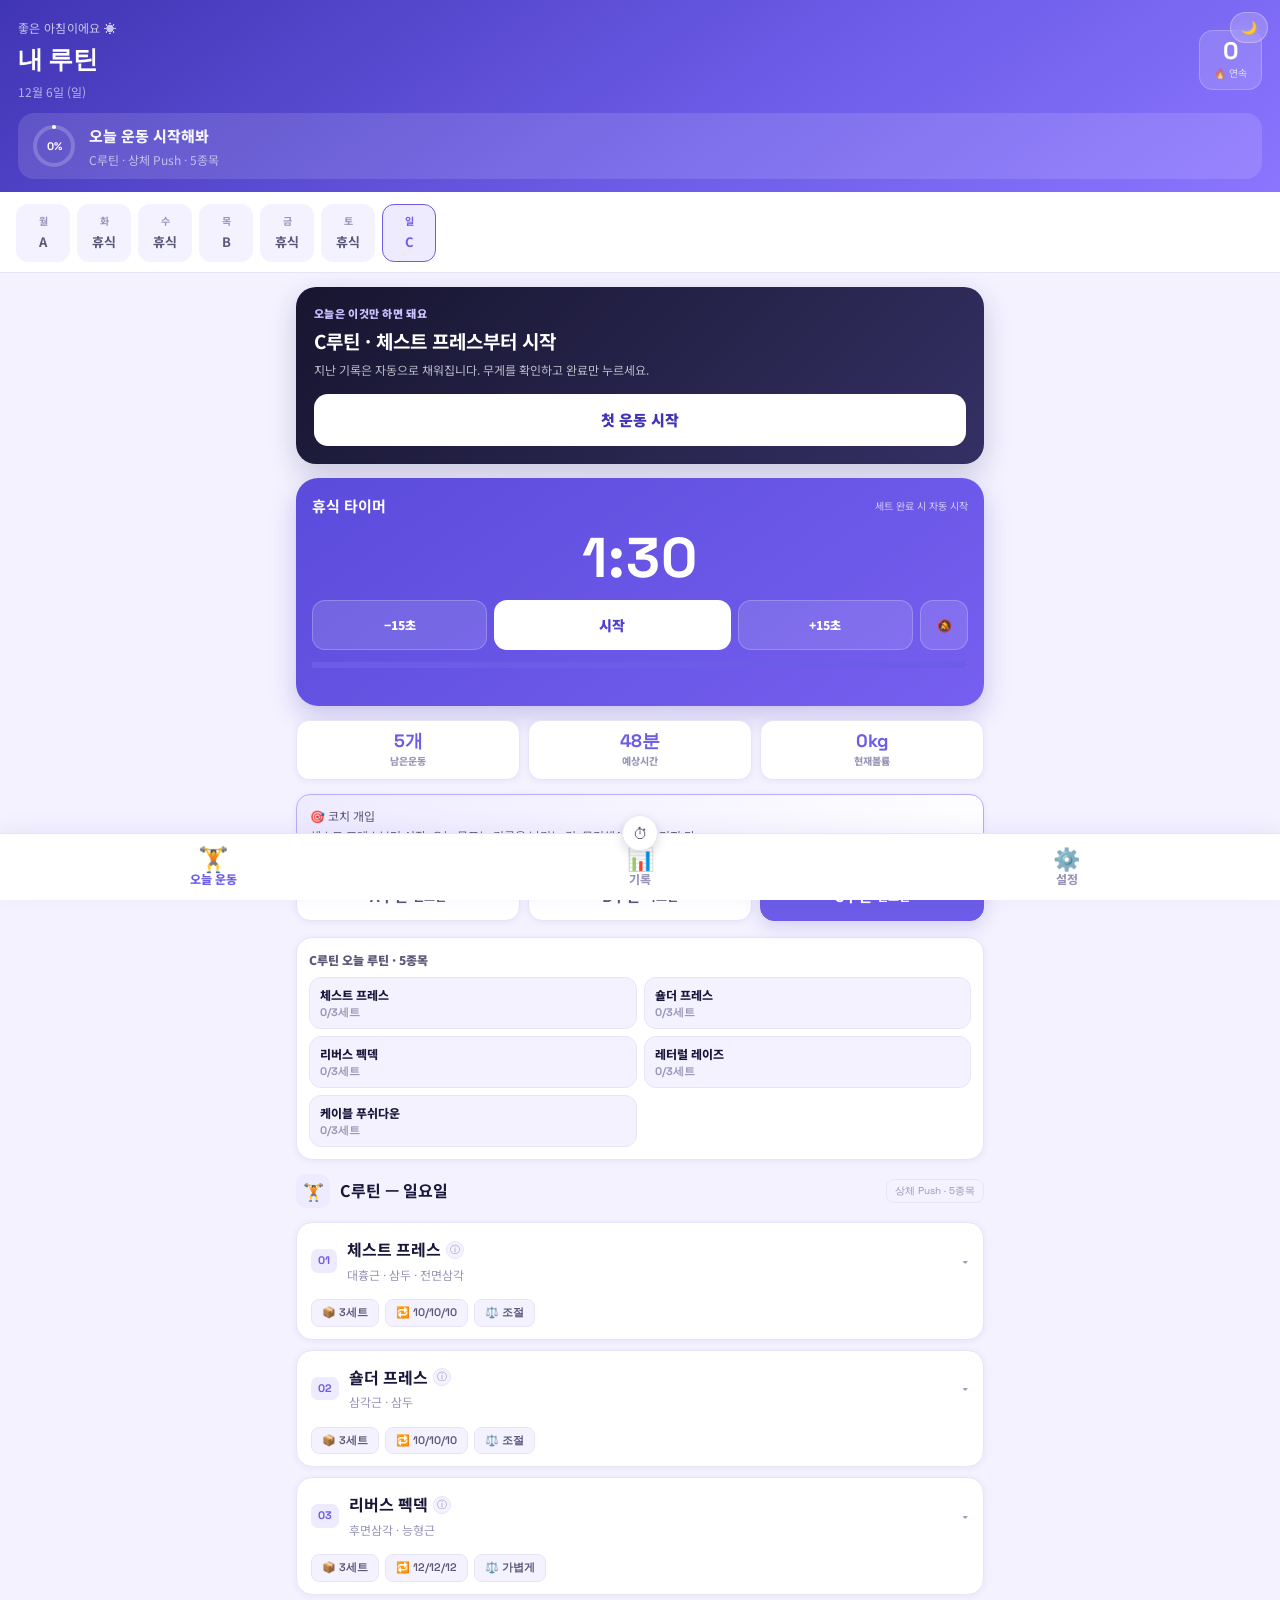
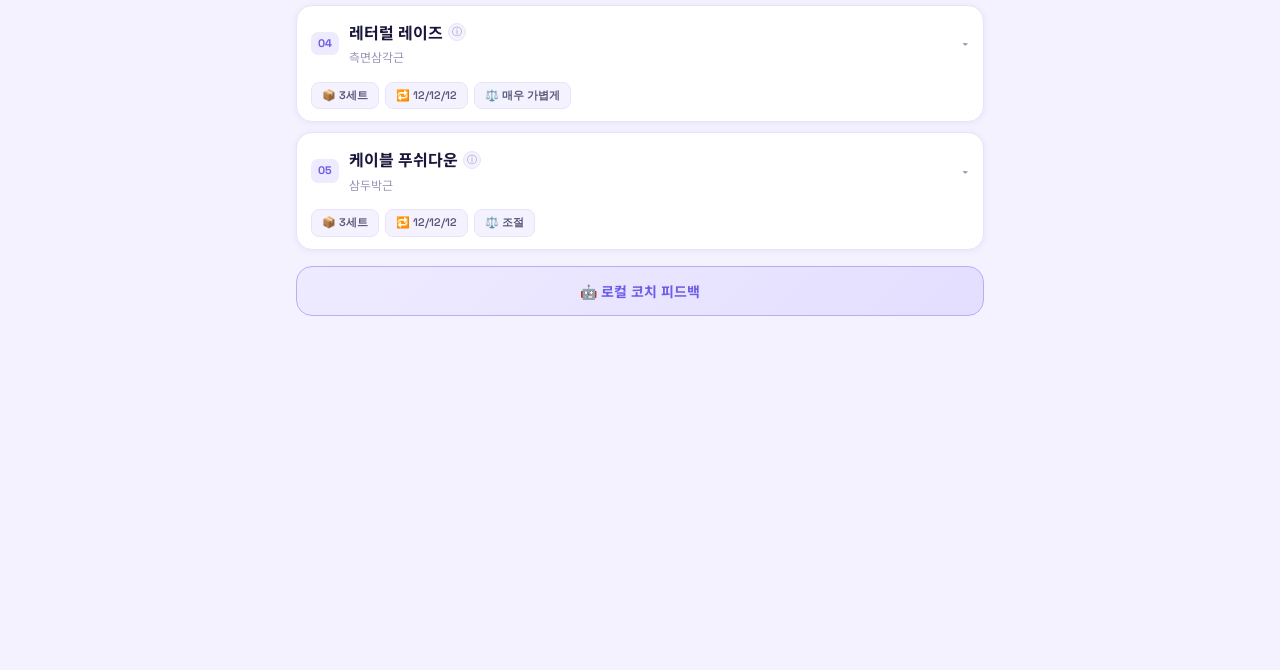
==== commit e7f7085a: "하단 바를 탭 메뉴 ↔ 휴식 타이머로 전환 가능하게 함 - 하단 고정 영역(bottom-dock)에 탭 메뉴와 큼직한 휴식 타이머를   같은 자리에서 토글해서 보여줌 - 세트 완료" ====
--- a/index.html
+++ b/index.html
@@ -193,11 +193,25 @@
   </div>
 </div>
 
-<nav class="bnav">
-  <button class="bnav-btn active" onclick="switchTab('gym')"><span class="bnav-icon">🏋️</span><span class="bnav-label">오늘 운동</span></button>
-  <button class="bnav-btn" onclick="switchTab('history')"><span class="bnav-icon">📊</span><span class="bnav-label">기록</span></button>
-  <button class="bnav-btn" onclick="switchTab('settings')"><span class="bnav-icon">⚙️</span><span class="bnav-label">설정</span></button>
-</nav>
+<div class="bottom-dock" id="bottomDock">
+  <button type="button" class="dock-toggle" id="dockToggle" onclick="toggleBottomDockMode()" aria-label="휴식 타이머 보기">⏱</button>
+  <nav class="bnav" id="bnav">
+    <button class="bnav-btn active" onclick="switchTab('gym')"><span class="bnav-icon">🏋️</span><span class="bnav-label">오늘 운동</span></button>
+    <button class="bnav-btn" onclick="switchTab('history')"><span class="bnav-icon">📊</span><span class="bnav-label">기록</span></button>
+    <button class="bnav-btn" onclick="switchTab('settings')"><span class="bnav-icon">⚙️</span><span class="bnav-label">설정</span></button>
+  </nav>
+  <div class="bottom-rest-bar" id="bottomRestBar">
+    <div class="brb-top">
+      <div class="brb-info"><span class="brb-label">휴식 타이머</span><span class="brb-time" id="brbDisplay">1:30</span></div>
+      <div class="brb-controls">
+        <button type="button" class="brb-adj" onclick="adjustRestTime(-15,event)" aria-label="휴식시간 15초 줄이기">−15</button>
+        <button type="button" class="brb-main" id="brbBtn" onclick="toggleRest()">시작</button>
+        <button type="button" class="brb-adj" onclick="adjustRestTime(15,event)" aria-label="휴식시간 15초 추가">+15</button>
+      </div>
+    </div>
+    <div class="brb-track"><div class="brb-fill" id="brbFill" style="width:100%"></div></div>
+  </div>
+</div>
 
 <div class="toast" id="toast" role="status" aria-live="polite"></div>
 
--- a/css/style.css
+++ b/css/style.css
@@ -48,12 +48,29 @@
 .dp-check{font-size:12px;line-height:1}
 
 /* BOTTOM NAV */
-.bnav{position:fixed;bottom:0;left:0;right:0;background:var(--surface);border-top:1px solid var(--border);display:flex;padding:6px 0 max(6px,env(safe-area-inset-bottom));z-index:100;box-shadow:0 -4px 20px rgba(80,60,180,.07)}
+.bottom-dock{position:fixed;bottom:0;left:0;right:0;z-index:100}
+.bnav{background:var(--surface);border-top:1px solid var(--border);display:flex;padding:6px 0 max(6px,env(safe-area-inset-bottom));box-shadow:0 -4px 20px rgba(80,60,180,.07)}
 .bnav-btn{flex:1;display:flex;flex-direction:column;align-items:center;gap:2px;background:none;border:none;cursor:pointer;padding:4px 0;font-family:var(--sans)}
 .bnav-icon{font-size:20px;line-height:1;transition:transform .15s}
 .bnav-label{font-size:10px;font-weight:600;color:var(--text-3)}
 .bnav-btn.active .bnav-label{color:var(--accent)}
 .bnav-btn.active .bnav-icon{transform:scale(1.12)}
+/* 하단 독: 탭 메뉴 ↔ 휴식 타이머 전환 */
+.dock-toggle{position:absolute;left:50%;top:-18px;transform:translateX(-50%);width:36px;height:36px;border-radius:50%;border:1.5px solid var(--border);background:var(--surface);color:var(--text-2);font-size:15px;display:flex;align-items:center;justify-content:center;cursor:pointer;box-shadow:0 4px 12px rgba(0,0,0,.14);z-index:101}
+.bottom-rest-bar{display:none;background:linear-gradient(145deg,#5b4cdb,#765ff0);padding:10px 16px max(10px,env(safe-area-inset-bottom));box-shadow:0 -4px 20px rgba(80,60,180,.2)}
+.bottom-dock.mode-rest .bnav{display:none}
+.bottom-dock.mode-rest .bottom-rest-bar{display:block}
+.brb-top{display:flex;align-items:center;justify-content:space-between;gap:10px}
+.brb-info{display:flex;flex-direction:column;min-width:0}
+.brb-label{font-size:10px;font-weight:800;color:rgba(255,255,255,.75);text-transform:uppercase;letter-spacing:.5px}
+.brb-time{font-family:var(--mono);font-size:32px;font-weight:900;color:#fff;line-height:1.15;transition:color .3s}
+.bottom-rest-bar.warn .brb-time{color:#ffe08a}
+.bottom-rest-bar.danger .brb-time{color:#ffb2b2}
+.brb-controls{display:flex;align-items:center;gap:6px;flex-shrink:0}
+.brb-adj{min-height:40px;padding:0 10px;border:1px solid rgba(255,255,255,.28);border-radius:11px;background:rgba(255,255,255,.14);color:#fff;font-family:var(--sans);font-size:12px;font-weight:900;cursor:pointer}
+.brb-main{min-height:44px;padding:0 16px;border:0;border-radius:12px;background:#fff;color:#5142c9;font-family:var(--sans);font-size:14px;font-weight:900;cursor:pointer}
+.brb-track{height:4px;background:rgba(255,255,255,.22);border-radius:99px;margin-top:9px;overflow:hidden}
+.brb-fill{height:100%;background:#fff;border-radius:99px;transition:width 1s linear,background .3s}
 .tab-panel{display:none}.tab-panel.active{display:block}
 .main{padding:16px 16px calc(130px + env(safe-area-inset-bottom));padding-top:14px;max-width:720px;margin:0 auto}
 body.gym-active .main{padding-bottom:calc(190px + env(safe-area-inset-bottom))}
@@ -376,6 +393,12 @@
 .backup-btns{display:flex;gap:8px}
 .backup-btns .ai-btn{margin-top:8px;padding:12px}
 .backup-hint{margin-top:10px;font-size:11px;color:var(--text-3);line-height:1.5}
+.autobk-hdr{font-size:11px;font-weight:800;color:var(--text-3);margin-top:16px;padding-top:14px;border-top:1px solid var(--border);margin-bottom:9px}
+.autobk-row{display:flex;align-items:center;justify-content:space-between;gap:10px;background:var(--bg);border:1.5px solid var(--border);border-radius:12px;padding:10px 12px;margin-bottom:7px}
+.autobk-row:last-child{margin-bottom:0}
+.autobk-date{font-size:12px;font-weight:800;color:var(--text)}
+.autobk-count{font-size:11px;color:var(--text-3);margin-top:2px}
+.autobk-row .quick-btn{flex-shrink:0;min-width:56px}
 .webhook-box{display:grid;gap:11px;background:var(--surface);border:1.5px solid var(--border);border-radius:var(--r);padding:14px;box-shadow:var(--sh)}
 .webhook-box>label:not(.webhook-toggle){font-size:11px;font-weight:800;color:var(--text-2)}
 .webhook-box input[type="text"],.webhook-box input[type="url"]{display:block;width:100%;min-height:48px;margin-top:5px;padding:11px;border:1.5px solid var(--border);border-radius:10px;background:var(--bg);color:var(--text);font-family:var(--sans);font-size:14px}
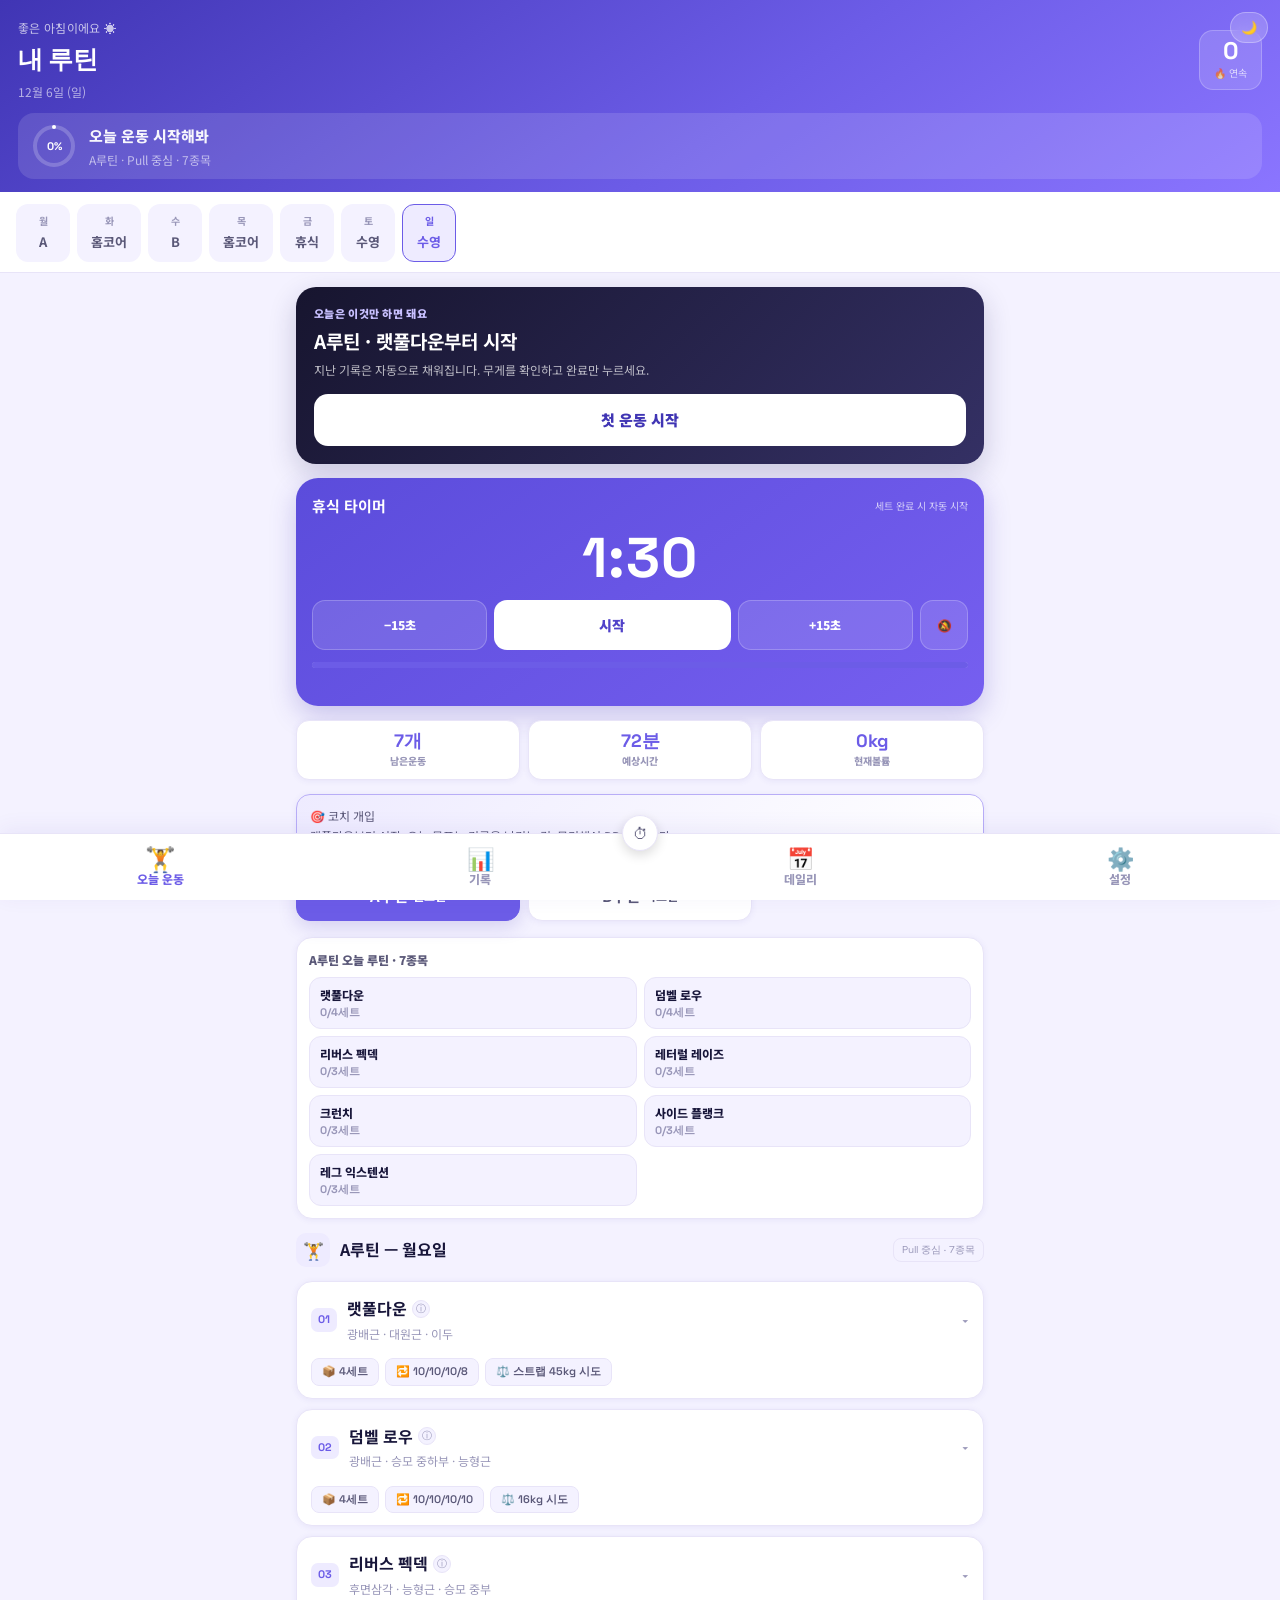
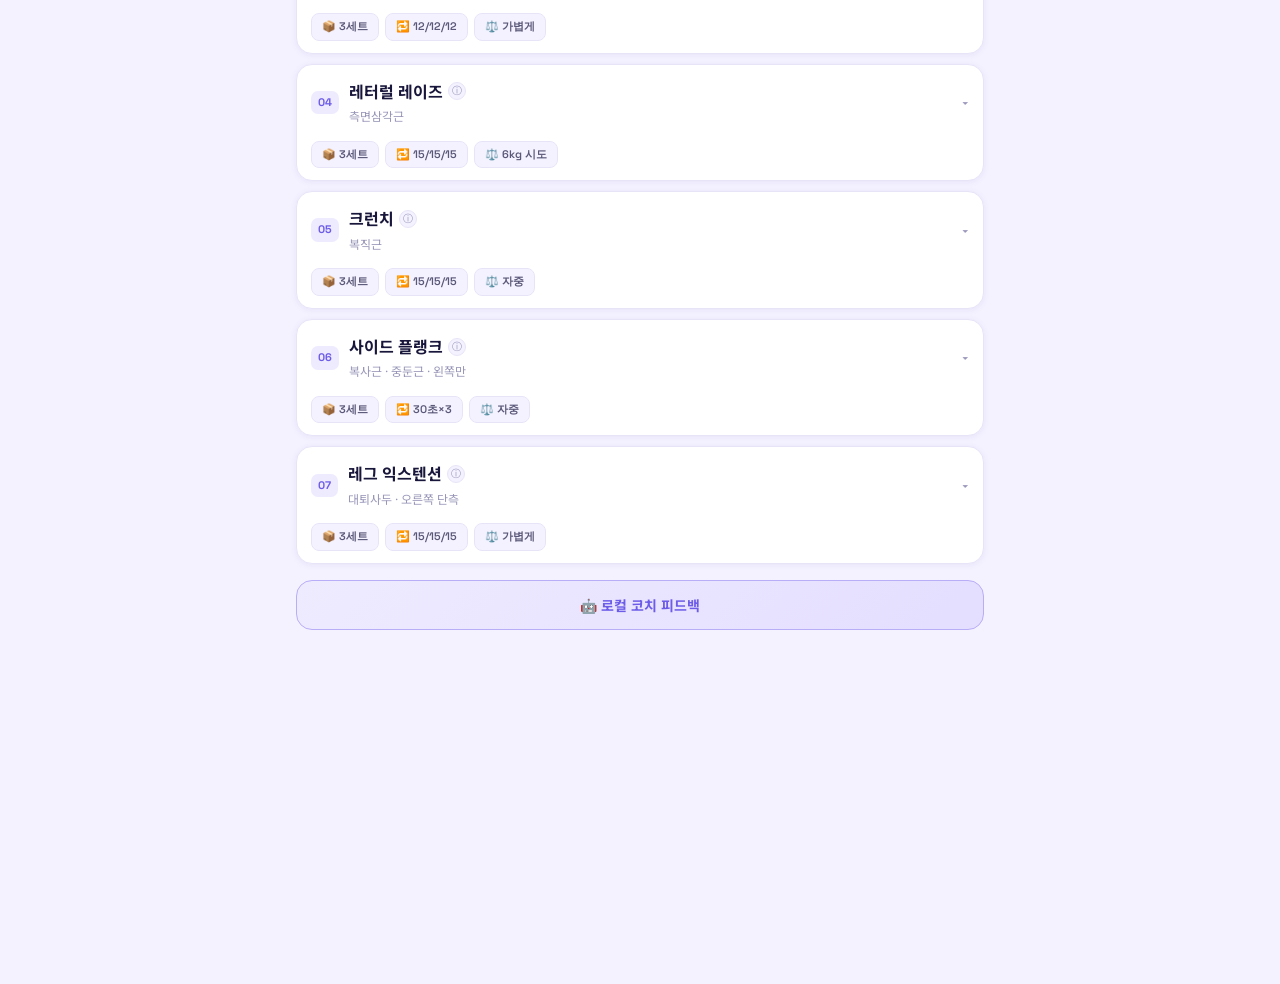
==== commit 68c89f8f: "A/B 루틴 실제 중량 반영, C루틴을 수영 스케줄로 교체, 데일리 탭 신설 A/B 헬스 루틴 - A: 덤벨로우 16kg, 레터럴레이즈 6kg로 defKg 갱신(종목·순서는 그대로" ====
--- a/index.html
+++ b/index.html
@@ -112,6 +112,10 @@
       <summary><div class="sec-hdr"><div class="sec-icon">🧠</div><div class="sec-title">주간 코치 리포트</div><span class="sec-chev">▾</span></div></summary>
       <div class="weekly-report" id="weeklyReport">기록 누적 후 분석 가능</div>
     </details>
+    <details class="hist-sec" open>
+      <summary><div class="sec-hdr"><div class="sec-icon">📆</div><div class="sec-title">주간 요약</div><span class="sec-chev">▾</span></div></summary>
+      <div class="ws-summary-box" id="weeklySummaryBox"><div class="pc-empty">기록이 쌓이면 표시됨</div></div>
+    </details>
     <details class="hist-sec">
       <summary><div class="sec-hdr"><div class="sec-icon">💪</div><div class="sec-title">근육별 이번달 볼륨</div><span class="sec-chev">▾</span></div></summary>
       <div class="muscle-grid" id="muscleGrid"></div>
@@ -163,6 +167,27 @@
     </div>
   </div>
 
+  <!-- 데일리 -->
+  <div class="tab-panel" id="tab-daily">
+    <div id="mondayRecoveryBox"></div>
+    <details class="hist-sec" open>
+      <summary><div class="sec-hdr"><div class="sec-icon">📅</div><div class="sec-title">주간 스케줄</div><span class="sec-chev">▾</span></div></summary>
+      <div class="ws-box" id="weeklyScheduleBox"></div>
+    </details>
+    <details class="hist-sec" open>
+      <summary><div class="sec-hdr"><div class="sec-icon">🍚</div><div class="sec-title">오늘 칼로리·매크로</div><span class="sec-chev">▾</span></div></summary>
+      <div id="calorieTableBox"></div>
+    </details>
+    <details class="hist-sec" open>
+      <summary><div class="sec-hdr"><div class="sec-icon">📝</div><div class="sec-title">오늘 기록</div><span class="sec-chev">▾</span></div></summary>
+      <div id="dailyLogBox"></div>
+    </details>
+    <details class="hist-sec">
+      <summary><div class="sec-hdr"><div class="sec-icon">🦵</div><div class="sec-title">하체 재도입 트래커</div><span class="sec-chev">▾</span></div></summary>
+      <div id="lowerBodyBox"></div>
+    </details>
+  </div>
+
   <!-- 설정 -->
   <div class="tab-panel" id="tab-settings">
     <div class="settings-hero"><span>⚙️</span><div><h2>설정</h2><p>백업과 Notion 연동만 모았습니다.</p></div></div>
@@ -198,6 +223,7 @@
   <nav class="bnav" id="bnav">
     <button class="bnav-btn active" onclick="switchTab('gym')"><span class="bnav-icon">🏋️</span><span class="bnav-label">오늘 운동</span></button>
     <button class="bnav-btn" onclick="switchTab('history')"><span class="bnav-icon">📊</span><span class="bnav-label">기록</span></button>
+    <button class="bnav-btn" onclick="switchTab('daily')"><span class="bnav-icon">📅</span><span class="bnav-label">데일리</span></button>
     <button class="bnav-btn" onclick="switchTab('settings')"><span class="bnav-icon">⚙️</span><span class="bnav-label">설정</span></button>
   </nav>
   <div class="bottom-rest-bar" id="bottomRestBar">
@@ -217,4 +243,5 @@
 
 <script src="js/storage-migration.js" defer></script>
 <script src="js/completion-sync.js" defer></script>
+<script src="js/progression.js" defer></script>
 <script src="js/app.js" defer></script>
--- a/css/style.css
+++ b/css/style.css
@@ -453,3 +453,43 @@
 body.dark .beginner-start{background:linear-gradient(135deg,#252143,#3a3376)}body.dark .beginner-details{background:var(--surface)}
 @media (min-width:700px){.beginner-coach-grid{grid-template-columns:1fr 1fr}.beginner-details{align-self:start}}
 @media (max-width:380px){.rest-timer{font-size:49px}.rest-actions{grid-template-columns:1fr 1.25fr 1fr 44px}.rest-actions button{font-size:11px}.routine-chip{font-size:10px;padding:6px}.routine-chip strong{font-size:14px}}
+
+/* ═══ 데일리 탭: 주간 스케줄 / 칼로리표 / 매일 기록 / 하체 트래커 ═══ */
+.ws-box{display:flex;flex-direction:column;gap:6px}
+.ws-note{font-size:11px;font-weight:800;color:var(--accent);background:var(--accent-soft);border-radius:10px;padding:8px 10px;margin-bottom:2px}
+.ws-row{display:flex;align-items:center;gap:12px;background:var(--bg);border:1.5px solid var(--border);border-radius:12px;padding:10px 12px}
+.ws-row.today{border-color:var(--accent);background:var(--accent-soft)}
+.ws-day{width:24px;flex-shrink:0;font-size:12px;font-weight:900;color:var(--text-3)}
+.ws-row.today .ws-day{color:var(--accent)}
+.ws-label{font-size:13px;font-weight:700;color:var(--text)}
+.mrc-check-row{margin:8px 0;font-size:13px;font-weight:700;color:var(--text-2)}
+.mrc-check-row label{display:flex;align-items:center;gap:8px}
+.mrc-check-row input{width:20px;height:20px;accent-color:var(--accent)}
+.cal-type-row{display:flex;gap:8px;flex-wrap:wrap;margin-bottom:10px}
+.cal-target-card{background:linear-gradient(145deg,#5b4cdb,#765ff0);border-radius:16px;padding:16px;color:#fff;text-align:center}
+.cal-target-kcal{font-family:var(--mono);font-size:26px;font-weight:900}
+.cal-target-macros{display:flex;justify-content:center;gap:16px;margin-top:6px;font-size:12px;font-weight:700;color:rgba(255,255,255,.85)}
+.dl-grid{display:grid;grid-template-columns:1fr 1fr;gap:10px;margin-bottom:10px}
+.dl-grid label{font-size:11px;font-weight:800;color:var(--text-2)}
+.dl-grid input{display:block;width:100%;min-height:44px;margin-top:5px;padding:0 11px;border:1.5px solid var(--border);border-radius:10px;background:var(--bg);color:var(--text);font-family:var(--mono);font-size:15px;-webkit-appearance:none}
+.lb-stage-card{background:var(--surface);border:1.5px solid var(--border);border-radius:var(--r);padding:14px;box-shadow:var(--sh);margin-bottom:10px}
+.lb-stage-num{font-size:11px;font-weight:900;color:var(--accent);letter-spacing:.5px}
+.lb-stage-name{font-size:17px;font-weight:900;margin:2px 0 8px}
+.lb-stage-meta{display:flex;gap:8px;flex-wrap:wrap}
+.lb-stage-meta span{background:var(--bg);border:1px solid var(--border);border-radius:8px;padding:4px 8px;font-size:11px;font-weight:800;color:var(--text-2)}
+.lb-streak{margin-top:10px;font-size:12px;color:var(--text-2)}
+.lb-check-row{margin:7px 0;font-size:13px;font-weight:700;color:var(--text-2)}
+.lb-check-row label{display:flex;align-items:center;gap:8px}
+.lb-check-row input{width:20px;height:20px;accent-color:var(--accent)}
+.lb-session-form .quick-btn{width:100%;margin-top:6px}
+.lb-actions{display:grid;grid-template-columns:1fr 1fr;gap:8px;margin-top:10px}
+.lb-actions .quick-btn[disabled]{opacity:.45;cursor:not-allowed}
+.lb-regress-hint{font-size:11px;color:var(--text-3);margin-top:8px}
+.lb-history{margin-top:12px;display:flex;flex-direction:column;gap:5px}
+.lb-hist-row{font-size:11px;font-weight:700;padding:7px 10px;border-radius:9px;background:var(--bg);border:1px solid var(--border);color:var(--text-2)}
+.lb-hist-row.pass{border-color:var(--green);color:var(--green)}
+.lb-hist-row.fail{border-color:var(--red);color:var(--red)}
+.ws-summary-box{display:flex;flex-direction:column;gap:6px}
+.ws-summary-row{display:flex;align-items:center;justify-content:space-between;background:var(--bg);border:1.5px solid var(--border);border-radius:11px;padding:10px 12px}
+.ws-summary-lbl{font-size:12px;font-weight:700;color:var(--text-2)}
+.ws-summary-val{font-family:var(--mono);font-size:13px;font-weight:900;color:var(--text)}
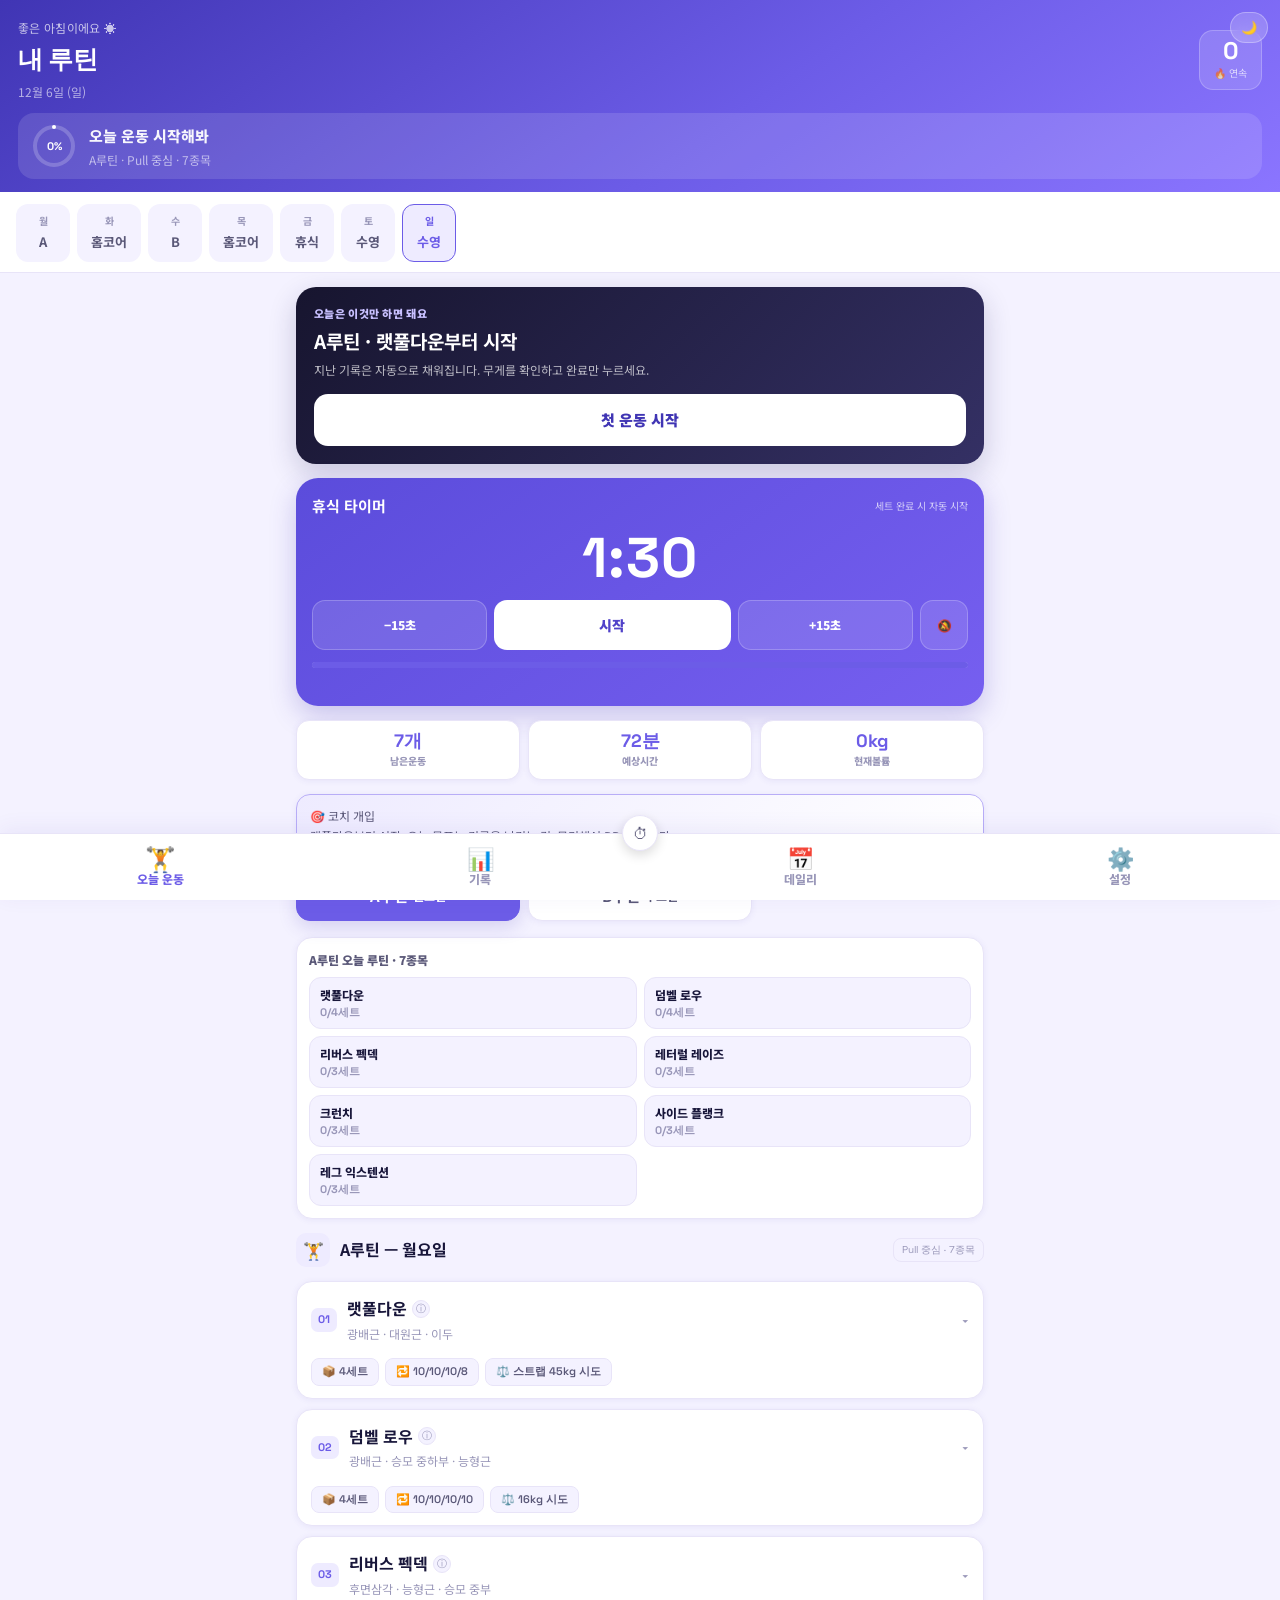
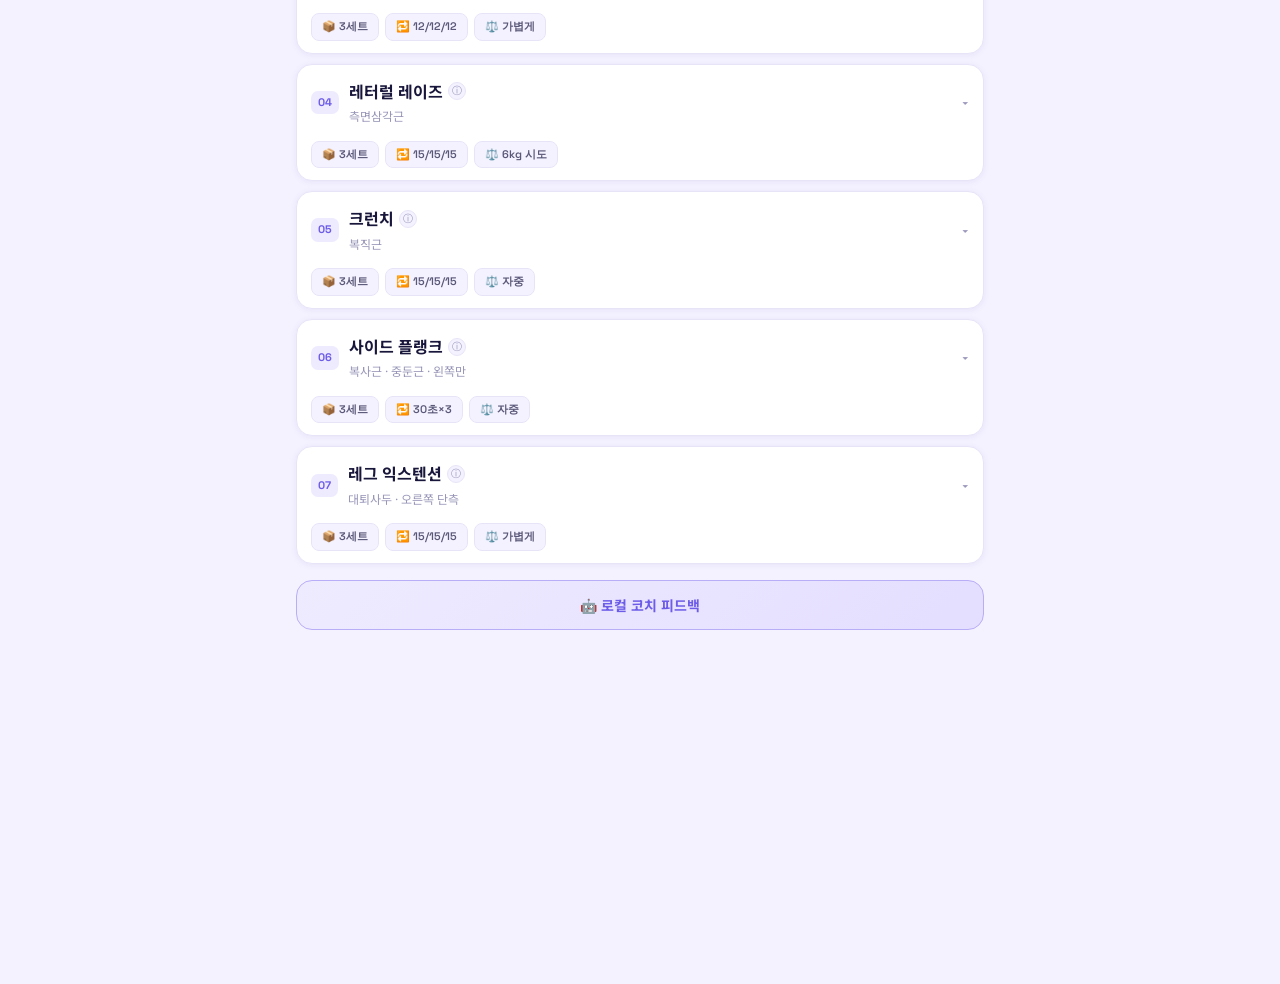
==== commit 6aa79e6b: "fix: 데일리탭 상단 빈공간 - 깨진 기록탭 마크업 정리 플레이트 계산기 details가 .plate-box div를 안 닫고 끝나면서 태그가 잘못 중첩되어 .main이 조기에 " ====
--- a/index.html
+++ b/index.html
@@ -136,35 +136,14 @@
           <input class="pc-inp" type="number" inputmode="decimal" id="pcKg" placeholder="목표 중량" oninput="calcPlates()">
           <span class="pc-unit">kg</span>
         </div>
-      </details>
-      <details class="hist-sec" open>
-        <summary><div class="sec-hdr"><div class="sec-icon">📊</div><div class="sec-title">주간 볼륨</div><span class="sec-chev">▾</span></div></summary>
-        <div id="histChart"></div>
-      </details>
-    </div>
-
-    <div class="hist-subpanel" id="histPanel-log">
-      <details class="hist-sec" open>
-        <summary><div class="sec-hdr"><div class="sec-icon">📅</div><div class="sec-title">이번달 출석</div><span class="sec-chev">▾</span></div></summary>
-        <div class="cal-box" id="calBox"></div>
-        <div class="cal-legend">● 운동일</div>
-      </details>
-      <details class="hist-sec">
-        <summary><div class="sec-hdr"><div class="sec-icon">🧮</div><div class="sec-title">플레이트 계산기</div><span class="sec-chev">▾</span></div></summary>
-        <div class="plate-box">
-          <div class="pc-row">
-            <input class="pc-inp" type="number" inputmode="decimal" id="pcKg" placeholder="목표 중량" oninput="calcPlates()">
-            <span class="pc-unit">kg</span>
-          </div>
-          <div class="pc-bar-sel" id="pcBarSel"></div>
-          <div class="pc-result" id="pcResult"><div class="pc-empty">중량을 입력하세요</div></div>
-        </div>
-      </details>
-      <details class="hist-sec">
-        <summary><div class="sec-hdr"><div class="sec-icon">📋</div><div class="sec-title">최근 운동</div><span class="sec-chev">▾</span></div></summary>
-        <div id="histLog"></div>
-      </details>
-    </div>
+        <div class="pc-bar-sel" id="pcBarSel"></div>
+        <div class="pc-result" id="pcResult"><div class="pc-empty">중량을 입력하세요</div></div>
+      </div>
+    </details>
+    <details class="hist-sec">
+      <summary><div class="sec-hdr"><div class="sec-icon">📋</div><div class="sec-title">최근 운동</div><span class="sec-chev">▾</span></div></summary>
+      <div id="histLog"></div>
+    </details>
   </div>
 
   <!-- 데일리 -->
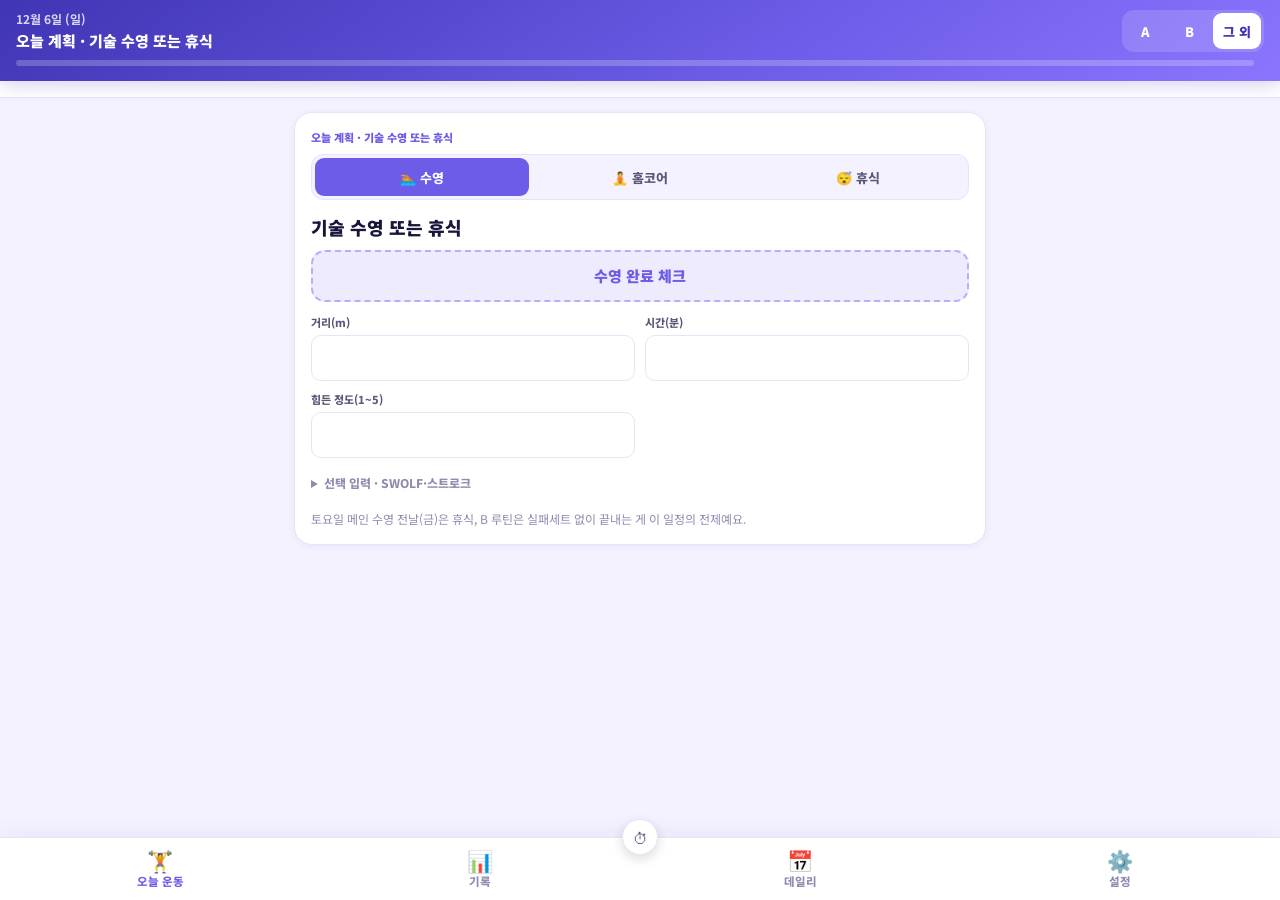
==== commit e7380668: "feat: 운동·기록·데일리·설정 탭 재구성 (기획안 Phase 1~4) Phase 1 (버그) - A/B가 같은 종목 이력을 섞어 증량 판정이 끊기던 문제: 루틴별 이력으로 판정" ====
--- a/index.html
+++ b/index.html
@@ -2,7 +2,7 @@
 <html lang="ko">
 <head>
 <meta charset="UTF-8">
-<meta name="viewport" content="width=device-width, initial-scale=1, maximum-scale=1">
+<meta name="viewport" content="width=device-width, initial-scale=1, maximum-scale=1, viewport-fit=cover">
 <title>내 루틴</title>
 <meta name="theme-color" content="#6c5ce7">
 <link rel="manifest" href="manifest.json">
@@ -10,145 +10,59 @@
 <meta name="apple-mobile-web-app-capable" content="yes">
 <meta name="apple-mobile-web-app-status-bar-style" content="default">
 <link rel="stylesheet" href="css/style.css">
-
 </head>
 <body class="gym-active">
-<button class="theme-btn" onclick="toggleTheme()" id="themeBtn" aria-label="다크모드 전환">🌙</button>
 
-<div class="hdr">
-  <div class="hdr-top">
-    <div>
-      <div class="hdr-greeting" id="greeting">안녕하세요</div>
-      <div class="hdr-name">내 루틴</div>
-      <div class="hdr-date" id="todayLabel"></div>
+<header class="topbar" id="topbar">
+  <div class="tb-row">
+    <div class="tb-left">
+      <div class="tb-date" id="todayLabel"></div>
+      <div class="tb-title" id="progTitle"></div>
     </div>
-    <div class="streak-box">
-      <div class="streak-num" id="streakNum">0</div>
-      <div class="streak-label">🔥 연속</div>
-    </div>
+    <div class="tb-seg" id="routineSeg" role="group" aria-label="오늘 루틴 선택"></div>
   </div>
-  <div class="hdr-prog-bar">
-    <div class="prog-ring-wrap">
-      <svg class="prog-svg" width="46" height="46" viewBox="0 0 46 46">
-        <circle class="prog-track" cx="23" cy="23" r="19"/>
-        <circle class="prog-fill" id="progFill" cx="23" cy="23" r="19" stroke-dasharray="119.4" stroke-dashoffset="119.4"/>
-      </svg>
-      <div class="prog-label" id="progLabel">0%</div>
-    </div>
-    <div class="prog-text">
-      <div class="prog-title" id="progTitle">오늘 운동 시작해봐</div>
-      <div class="prog-sub" id="progSub"></div>
-    </div>
-  </div>
-</div>
+  <div class="tb-prog"><div class="tb-bar"><div class="tb-fill" id="progFill"></div></div><span class="tb-prog-text" id="progText"></span></div>
+  <div class="tb-week" id="weekChip"></div>
+</header>
 
 <div class="week-wrap"><div class="week-strip" id="weekStrip"></div></div>
 
-<div class="main">
-  <!-- 헬스 -->
-  <div class="tab-panel active" id="tab-gym">
-    <div class="complete-banner" id="completeBanner">
-      <h2>🎉 운동 완료!</h2>
-      <p id="completeTime"></p>
-      <div class="complete-stats">
-        <div class="cs"><span class="cs-val" id="completeExCount">0</span><div class="cs-label">운동 종목</div></div>
-        <div class="cs"><span class="cs-val" id="completeVolume">0</span><div class="cs-label">총 볼륨 kg</div></div>
-        <div class="cs"><span class="cs-val" id="completeSets">0</span><div class="cs-label">총 세트</div></div>
-      </div>
-      <button class="cal-btn" id="calBtn" onclick="copyWorkoutSummary()">📋 운동 요약 복사</button>
-      <button class="cal-btn" onclick="exportBackup()">📤 백업</button>
-      <p class="notion-sync-status" id="notionSyncStatus"></p>
-    </div>
-    <section class="beginner-start" aria-labelledby="beginnerTitle">
-      <div class="beginner-kicker">오늘은 이것만 하면 돼요</div>
-      <h2 id="beginnerTitle">루틴을 고르고 첫 운동을 시작하세요</h2>
-      <p id="beginnerGuide">지난 기록은 자동으로 채워집니다. 무게를 확인하고 완료만 누르세요.</p>
-      <button type="button" onclick="startTodayWorkout()">운동 시작</button>
-    </section>
-    <div class="rest-bar" role="timer" aria-live="polite">
-      <div class="rest-heading"><strong>휴식 타이머</strong><span>세트 완료 시 자동 시작</span></div>
-      <div class="rest-timer" id="restDisplay">1:30</div>
-      <div class="rest-actions">
-        <button type="button" onclick="adjustRestTime(-15,event)" aria-label="휴식시간 15초 줄이기">−15초</button>
-        <button class="rest-btn" id="restBtn" type="button" onclick="toggleRest()">시작</button>
-        <button type="button" onclick="adjustRestTime(15,event)" aria-label="휴식시간 15초 추가">+15초</button>
-        <button class="sound-btn" id="soundBtn" type="button" onclick="toggleSound()" aria-label="휴식 종료음 켜기/끄기">🔕</button>
-      </div>
-      <div class="rest-prog-track"><div class="rest-prog-fill" id="restFill" style="width:100%"></div></div>
-      <div class="rest-hint" id="restHint"></div>
-    </div>
-    <div class="today-summary" id="todaySummary">
-      <div class="ts-card"><div class="ts-val" id="tsRemain">—</div><div class="ts-lbl">남은운동</div></div>
-      <div class="ts-card"><div class="ts-val" id="tsTime">—</div><div class="ts-lbl">예상시간</div></div>
-      <div class="ts-card"><div class="ts-val" id="tsVolume">—</div><div class="ts-lbl">현재볼륨</div></div>
-    </div>
-    <div class="coach-nudge" id="coachNudge">🤖 코치 대기 중</div>
-    <div class="routine-selector" id="routineSelector"></div>
-    <div class="routine-overview" id="routineOverview" aria-label="오늘 루틴 전체 종목"></div>
+<main class="main">
+  <!-- 오늘 운동 -->
+  <section class="tab-panel active" id="tab-gym" aria-label="오늘 운동">
+    <div id="dayCard"></div>
+    <div id="readinessBox"></div>
+    <div class="complete-banner" id="completeBanner" aria-live="polite"></div>
     <div id="routineContent"></div>
-    <button class="ai-btn" onclick="getAiFeedback()">🤖 로컬 코치 피드백</button>
-    <div class="ai-result" id="aiResult"></div>
-  </div>
+    <div id="lowerBodyInline"></div>
+  </section>
 
   <!-- 기록 -->
-  <div class="tab-panel" id="tab-history">
-    <div class="stats-strip">
-      <div class="stat-card"><div class="stat-val" id="statTotal">—</div><div class="stat-lbl">총 운동일</div></div>
-      <div class="stat-card"><div class="stat-val" id="statMonVol">—</div><div class="stat-lbl">이번달 볼륨</div></div>
-      <div class="stat-card"><div class="stat-val" id="statPRs">—</div><div class="stat-lbl">PR 기록</div></div>
-    </div>
+  <section class="tab-panel" id="tab-history" aria-label="기록">
     <details class="hist-sec" open>
-      <summary><div class="sec-hdr"><div class="sec-icon">🏆</div><div class="sec-title">개인 기록 (PR)</div><span class="sec-chev">▾</span></div></summary>
-      <div class="pr-board" id="prBoard"><div style="padding:16px;text-align:center;font-size:13px;color:var(--text-3)">기록 없음</div></div>
+      <summary><div class="sec-hdr"><div class="sec-icon">📆</div><div class="sec-title">이번 주</div><span class="sec-chev">▾</span></div></summary>
+      <div class="weekly-report" id="weekReport"></div>
     </details>
     <details class="hist-sec" open>
-      <summary><div class="sec-hdr"><div class="sec-icon">📈</div><div class="sec-title">진행도 차트</div><div class="sec-badge">추정 1RM</div><span class="sec-chev">▾</span></div></summary>
+      <summary><div class="sec-hdr"><div class="sec-icon">📈</div><div class="sec-title">종목 진행</div><div class="sec-badge">차트 · PR</div><span class="sec-chev">▾</span></div></summary>
       <div class="chart-box">
         <div class="chart-sel-row" id="chartSel"></div>
         <div id="chartArea"><div class="chart-empty">운동을 선택하세요</div></div>
+        <div id="prBox"></div>
       </div>
     </details>
-    <details class="hist-sec">
-      <summary><div class="sec-hdr"><div class="sec-icon">🧠</div><div class="sec-title">주간 코치 리포트</div><span class="sec-chev">▾</span></div></summary>
-      <div class="weekly-report" id="weeklyReport">기록 누적 후 분석 가능</div>
-    </details>
     <details class="hist-sec" open>
-      <summary><div class="sec-hdr"><div class="sec-icon">📆</div><div class="sec-title">주간 요약</div><span class="sec-chev">▾</span></div></summary>
-      <div class="ws-summary-box" id="weeklySummaryBox"><div class="pc-empty">기록이 쌓이면 표시됨</div></div>
+      <summary><div class="sec-hdr"><div class="sec-icon">⚖️</div><div class="sec-title">몸·영양 추세</div><span class="sec-chev">▾</span></div></summary>
+      <div class="ws-summary-box" id="weeklySummaryBox"></div>
     </details>
     <details class="hist-sec">
-      <summary><div class="sec-hdr"><div class="sec-icon">💪</div><div class="sec-title">근육별 이번달 볼륨</div><span class="sec-chev">▾</span></div></summary>
-      <div class="muscle-grid" id="muscleGrid"></div>
-    </details>
-    <details class="hist-sec">
-      <summary><div class="sec-hdr"><div class="sec-icon">📅</div><div class="sec-title">이번달 출석</div><span class="sec-chev">▾</span></div></summary>
-      <div class="cal-box" id="calBox"></div>
-      <div class="cal-legend">● 운동 완료일</div>
-    </details>
-    <details class="hist-sec">
-      <summary><div class="sec-hdr"><div class="sec-icon">📊</div><div class="sec-title">주간 볼륨</div><span class="sec-chev">▾</span></div></summary>
-      <div id="histChart"></div>
-    </details>
-    <details class="hist-sec">
-      <summary><div class="sec-hdr"><div class="sec-icon">🧮</div><div class="sec-title">플레이트 계산기</div><span class="sec-chev">▾</span></div></summary>
-      <div class="plate-box">
-        <div class="pc-row">
-          <input class="pc-inp" type="number" inputmode="decimal" id="pcKg" placeholder="목표 중량" oninput="calcPlates()">
-          <span class="pc-unit">kg</span>
-        </div>
-        <div class="pc-bar-sel" id="pcBarSel"></div>
-        <div class="pc-result" id="pcResult"><div class="pc-empty">중량을 입력하세요</div></div>
-      </div>
-    </details>
-    <details class="hist-sec">
-      <summary><div class="sec-hdr"><div class="sec-icon">📋</div><div class="sec-title">최근 운동</div><span class="sec-chev">▾</span></div></summary>
+      <summary><div class="sec-hdr"><div class="sec-icon">📋</div><div class="sec-title">최근 기록</div><span class="sec-chev">▾</span></div></summary>
       <div id="histLog"></div>
     </details>
-  </div>
+  </section>
 
   <!-- 데일리 -->
-  <div class="tab-panel" id="tab-daily">
-    <div id="mondayRecoveryBox"></div>
+  <section class="tab-panel" id="tab-daily" aria-label="데일리">
     <details class="hist-sec" open>
       <summary><div class="sec-hdr"><div class="sec-icon">📅</div><div class="sec-title">주간 스케줄</div><span class="sec-chev">▾</span></div></summary>
       <div class="ws-box" id="weeklyScheduleBox"></div>
@@ -165,53 +79,59 @@
       <summary><div class="sec-hdr"><div class="sec-icon">🦵</div><div class="sec-title">하체 재도입 트래커</div><span class="sec-chev">▾</span></div></summary>
       <div id="lowerBodyBox"></div>
     </details>
-  </div>
+  </section>
 
   <!-- 설정 -->
-  <div class="tab-panel" id="tab-settings">
-    <div class="settings-hero"><span>⚙️</span><div><h2>설정</h2><p>백업과 Notion 연동만 모았습니다.</p></div></div>
+  <section class="tab-panel" id="tab-settings" aria-label="설정">
+    <div class="sec-hdr"><div class="sec-icon">🎨</div><div class="sec-title">화면·소리</div></div>
+    <div class="settings-box">
+      <div class="set-line"><span>테마</span><div class="seg" id="themeSeg" role="group" aria-label="테마"></div></div>
+      <label class="set-line"><span>휴식 종료음</span><input type="checkbox" id="soundSetting" onchange="toggleSound()"></label>
+    </div>
     <div class="sec-hdr"><div class="sec-icon">💾</div><div class="sec-title">데이터 관리</div></div>
     <div class="backup-box">
       <div class="backup-note" id="backupNote">마지막 백업: 확인 중…</div>
       <div class="backup-btns">
-        <button class="ai-btn" onclick="exportBackup()">📤 전체 백업 (JSON)</button>
-        <button class="ai-btn" onclick="document.getElementById('importFile').click()">📥 백업 복원</button>
+        <button class="ai-btn" type="button" onclick="exportBackup()">📤 전체 백업 (JSON)</button>
+        <button class="ai-btn" type="button" onclick="document.getElementById('importFile').click()">📥 백업 복원</button>
       </div>
       <input type="file" id="importFile" accept=".json,application/json" style="display:none" onchange="importBackup(this)">
       <div class="backup-hint">기록은 이 브라우저에만 저장된다. 폰 교체·브라우저 데이터 삭제 전 반드시 백업.</div>
       <div class="autobk-hdr">자동 백업 (기기 내 매일 1회 자동 저장, 최근 5개 보관)</div>
       <div id="autoBackupBox"></div>
     </div>
-    <div class="divider"></div>
     <div class="sec-hdr"><div class="sec-icon">N</div><div class="sec-title">Notion 자동 기록</div></div>
     <div class="webhook-box">
-      <label class="webhook-toggle"><input id="notionWebhookEnabled" type="checkbox"> 루틴 완료 시 Notion에 자동 기록</label>
+      <label class="webhook-toggle"><input id="notionWebhookEnabled" type="checkbox"> 루틴 완료 시 Notion에 요약 1페이지 기록</label>
       <label>중계 웹훅 URL<input id="notionWebhookUrl" type="url" inputmode="url" placeholder="https://script.google.com/macros/s/…/exec" autocomplete="off"></label>
+      <label>중계기 시크릿 (WEBHOOK_SECRET)<input id="notionWebhookSecret" type="password" placeholder="Apps Script 스크립트 속성의 값" autocomplete="off"></label>
+      <div class="webhook-hint" id="notionSecretHint"></div>
       <div class="backup-btns">
         <button class="ai-btn" type="button" onclick="saveNotionWebhookSettings()">설정 저장</button>
         <button class="ai-btn" type="button" onclick="testNotionWebhook()">시험 전송</button>
       </div>
-      <ol class="setup-steps"><li>저장소의 <code>integrations/notion-webhook.gs</code>를 Apps Script에 배포</li><li>스크립트 속성에 Notion 토큰 저장</li><li>웹 앱 URL을 여기에 입력하고 시험 전송</li></ol>
-      <div class="backup-hint">Notion 토큰은 앱이나 GitHub에 넣지 않습니다. 운동 기록은 사람이 읽는 요약과 AI가 읽기 쉬운 구조화 데이터로 함께 저장됩니다.</div>
+      <ol class="setup-steps"><li>저장소의 <code>integrations/notion-webhook.gs</code>를 Apps Script에 배포</li><li>스크립트 속성에 Notion 토큰·시크릿 저장</li><li>웹 앱 URL과 시크릿을 여기에 입력하고 시험 전송</li></ol>
+      <div class="backup-hint">Notion 토큰은 앱이나 GitHub에 넣지 않습니다. 시크릿은 이 기기에만 저장돼요(백업 파일에는 포함). 기록은 사람이 읽는 요약과 AI가 읽기 쉬운 구조화 데이터로 함께 저장됩니다.</div>
     </div>
-  </div>
-</div>
+  </section>
+</main>
 
 <div class="bottom-dock" id="bottomDock">
   <button type="button" class="dock-toggle" id="dockToggle" onclick="toggleBottomDockMode()" aria-label="휴식 타이머 보기">⏱</button>
   <nav class="bnav" id="bnav">
-    <button class="bnav-btn active" onclick="switchTab('gym')"><span class="bnav-icon">🏋️</span><span class="bnav-label">오늘 운동</span></button>
-    <button class="bnav-btn" onclick="switchTab('history')"><span class="bnav-icon">📊</span><span class="bnav-label">기록</span></button>
-    <button class="bnav-btn" onclick="switchTab('daily')"><span class="bnav-icon">📅</span><span class="bnav-label">데일리</span></button>
-    <button class="bnav-btn" onclick="switchTab('settings')"><span class="bnav-icon">⚙️</span><span class="bnav-label">설정</span></button>
+    <button class="bnav-btn active" type="button" onclick="switchTab('gym')"><span class="bnav-icon">🏋️</span><span class="bnav-label">오늘 운동</span></button>
+    <button class="bnav-btn" type="button" onclick="switchTab('history')"><span class="bnav-icon">📊</span><span class="bnav-label">기록</span></button>
+    <button class="bnav-btn" type="button" onclick="switchTab('daily')"><span class="bnav-icon">📅</span><span class="bnav-label">데일리</span></button>
+    <button class="bnav-btn" type="button" onclick="switchTab('settings')"><span class="bnav-icon">⚙️</span><span class="bnav-label">설정</span></button>
   </nav>
-  <div class="bottom-rest-bar" id="bottomRestBar">
+  <div class="bottom-rest-bar" id="bottomRestBar" role="timer" aria-live="polite">
     <div class="brb-top">
-      <div class="brb-info"><span class="brb-label">휴식 타이머</span><span class="brb-time" id="brbDisplay">1:30</span></div>
+      <div class="brb-info"><span class="brb-label">휴식 타이머</span><span class="brb-time" id="brbDisplay">1:30</span><span class="brb-hint" id="brbHint"></span></div>
       <div class="brb-controls">
         <button type="button" class="brb-adj" onclick="adjustRestTime(-15,event)" aria-label="휴식시간 15초 줄이기">−15</button>
         <button type="button" class="brb-main" id="brbBtn" onclick="toggleRest()">시작</button>
         <button type="button" class="brb-adj" onclick="adjustRestTime(15,event)" aria-label="휴식시간 15초 추가">+15</button>
+        <button type="button" class="brb-adj" data-sound-btn onclick="toggleSound()" aria-label="휴식 종료음 켜기/끄기">🔕</button>
       </div>
     </div>
     <div class="brb-track"><div class="brb-fill" id="brbFill" style="width:100%"></div></div>
@@ -224,3 +144,5 @@
 <script src="js/completion-sync.js" defer></script>
 <script src="js/progression.js" defer></script>
 <script src="js/app.js" defer></script>
+</body>
+</html>
--- a/css/style.css
+++ b/css/style.css
@@ -1,495 +1,416 @@
-@import url('https://fonts.googleapis.com/css2?family=Noto+Sans+KR:wght@300;400;500;700&family=Space+Grotesk:wght@400;500;600;700&display=swap');
+@import url('https://fonts.googleapis.com/css2?family=Noto+Sans+KR:wght@400;500;700;900&family=Space+Grotesk:wght@500;600;700&display=swap');
 :root {
   color-scheme:light;
   --bg:#f4f2ff;--surface:#fff;--card:#fff;--border:#e8e4f8;
-  --accent:#6c5ce7;--accent-soft:#eeebff;--accent-mid:#b8adf7;
+  --accent:#6c5ce7;--accent-soft:#eeebff;--accent-mid:#b8adf7;--accent-ink:#4035b4;
   --green:#0fb57a;--green-soft:#e6fff5;
-  --yellow:#d98a0a;--yellow-soft:#fff8e6;
+  --yellow:#c27a06;--yellow-soft:#fff8e6;
   --red:#e03131;--red-soft:#fff0f0;
-  --text:#18163a;--text-2:#5a5878;--text-3:#9896b8;
+  --text:#18163a;--text-2:#5a5878;--text-3:#8e8cae;
+  --inp:#fff;
   --mono:'Space Grotesk',sans-serif;--sans:'Noto Sans KR',sans-serif;
   --r:16px;--rs:10px;--sh:0 1px 6px rgba(80,60,180,.08);--shm:0 4px 18px rgba(80,60,180,.12);
 }
+body.dark{
+  color-scheme:dark;
+  --bg:#111124;--surface:#1b1b33;--card:#1b1b33;--border:#323052;
+  --accent:#8b7cff;--accent-soft:#27244c;--accent-mid:#5a4fb0;--accent-ink:#cfc8ff;
+  --green:#35d39a;--green-soft:#123629;--yellow:#f0b447;--yellow-soft:#3a2b12;--red:#ff6b6b;--red-soft:#3b181f;
+  --text:#f4f1ff;--text-2:#c6c0e6;--text-3:#918bb8;--inp:#141429;
+}
 *{box-sizing:border-box;margin:0;padding:0;-webkit-tap-highlight-color:transparent}
-body{background:var(--bg);color:var(--text);font-family:var(--sans);font-size:14px;line-height:1.6;min-height:100vh;padding-bottom:140px}
-
-/* HEADER */
-.hdr{background:linear-gradient(145deg,#5246d4 0%,#7c6af7 60%,#9a84ff 100%);padding:20px 20px 0;color:#fff}
-.hdr-top{display:flex;align-items:flex-start;justify-content:space-between;margin-bottom:14px}
-.hdr-greeting{font-size:11px;opacity:.7;letter-spacing:.3px}
-.hdr-name{font-family:var(--mono);font-size:22px;font-weight:700;letter-spacing:-.5px;margin-top:2px}
-.hdr-date{font-size:11px;opacity:.6;margin-top:3px}
-.streak-box{display:flex;flex-direction:column;align-items:center;background:rgba(255,255,255,.14);border:1px solid rgba(255,255,255,.22);border-radius:14px;padding:8px 14px;min-width:58px}
-.streak-num{font-family:var(--mono);font-size:24px;font-weight:700;line-height:1}
-.streak-label{font-size:10px;opacity:.7;margin-top:2px}
-.injury-pill{display:inline-flex;align-items:center;gap:4px;background:rgba(253,210,60,.18);border:1px solid rgba(253,210,60,.35);border-radius:20px;padding:3px 10px;font-size:10px;font-weight:600;color:#ffd060;margin-bottom:12px}
-.hdr-prog-bar{background:rgba(255,255,255,.12);border-radius:var(--rs);padding:10px 14px;margin-bottom:14px;display:flex;align-items:center;gap:12px}
-.prog-ring-wrap{position:relative;width:46px;height:46px;flex-shrink:0}
-.prog-svg{transform:rotate(-90deg)}
-.prog-track{fill:none;stroke:rgba(255,255,255,.2);stroke-width:4}
-.prog-fill{fill:none;stroke:#fff;stroke-width:4;stroke-linecap:round;transition:stroke-dashoffset .5s ease}
-.prog-label{position:absolute;inset:0;display:flex;align-items:center;justify-content:center;font-family:var(--mono);font-size:11px;font-weight:700;color:#fff}
-.prog-text{flex:1}
-.prog-title{font-size:13px;font-weight:600;opacity:.95}
-.prog-sub{font-size:11px;opacity:.6;margin-top:2px}
-
-/* WEEK STRIP */
-.week-wrap{background:var(--surface);border-bottom:1px solid var(--border);padding:12px 0 10px}
-.week-strip{display:flex;gap:7px;padding:0 16px;overflow-x:auto;-webkit-overflow-scrolling:touch;scrollbar-width:none}
-.week-strip::-webkit-scrollbar{display:none}
-.day-pill{flex:0 0 auto;display:flex;flex-direction:column;align-items:center;gap:3px;border-radius:12px;padding:8px 13px;min-width:50px;border:1.5px solid transparent;background:var(--bg);transition:all .15s}
+body{background:var(--bg);color:var(--text);font-family:var(--sans);font-size:14px;line-height:1.55;min-height:100vh;padding-bottom:calc(96px + env(safe-area-inset-bottom))}
+button{font-family:var(--sans)}
+button:focus-visible,input:focus-visible,select:focus-visible,textarea:focus-visible,[role="button"]:focus-visible,summary:focus-visible{outline:2px solid var(--accent);outline-offset:2px}
+
+/* ═══ TOP BAR (sticky) ═══ */
+.topbar{position:sticky;top:0;z-index:50;background:linear-gradient(145deg,#4035b4 0%,#6c5ce7 60%,#8b75ff 100%);color:#fff;padding:calc(10px + env(safe-area-inset-top)) 16px 10px;box-shadow:0 4px 18px rgba(64,53,180,.22)}
+body.dark .topbar{background:linear-gradient(145deg,#211c52 0%,#3d33a8 70%,#5647c9 100%)}
+.tb-row{display:flex;align-items:center;justify-content:space-between;gap:10px}
+.tb-left{min-width:0;flex:1}
+.tb-date{font-size:12px;font-weight:700;opacity:.8}
+.tb-title{font-size:15px;font-weight:900;white-space:nowrap;overflow:hidden;text-overflow:ellipsis}
+.tb-seg{display:flex;gap:4px;background:rgba(255,255,255,.14);border-radius:12px;padding:3px;flex-shrink:0}
+.tb-seg button{min-width:40px;min-height:36px;padding:0 10px;border:0;border-radius:9px;background:transparent;color:#fff;font-size:13px;font-weight:900;cursor:pointer}
+.tb-seg button.active{background:#fff;color:var(--accent-ink)}
+body.dark .tb-seg button.active{background:#fff;color:#3d33a8}
+.tb-prog{display:flex;align-items:center;gap:10px;margin-top:8px}
+.tb-bar{flex:1;height:6px;border-radius:99px;background:rgba(255,255,255,.22);overflow:hidden}
+.tb-fill{height:100%;width:0;background:#fff;border-radius:99px;transition:width .3s}
+.tb-prog-text{font-family:var(--mono);font-size:12px;font-weight:700;white-space:nowrap;min-width:0}
+.tb-week{margin-top:5px;font-size:11px;font-weight:700;opacity:.82}
+
+/* ═══ WEEK STRIP ═══ */
+.week-wrap{background:var(--surface);border-bottom:1px solid var(--border);padding:8px 0}
+.week-strip{display:grid;grid-template-columns:repeat(7,minmax(0,1fr));gap:4px;padding:0 10px}
+.day-pill{display:flex;flex-direction:column;align-items:center;justify-content:center;gap:1px;border-radius:11px;padding:6px 2px;min-height:52px;border:1.5px solid transparent;background:var(--bg);text-align:center;position:relative}
 .day-pill.clickable{cursor:pointer}
 .day-pill.today{background:var(--accent-soft);border-color:var(--accent)}
 .day-pill.done{background:var(--green-soft);border-color:var(--green)}
-.dp-label{font-size:10px;color:var(--text-3);font-weight:700;text-transform:uppercase}
-.dp-type{font-size:12px;color:var(--text-2);font-weight:700}
+.day-pill.today.done{border-color:var(--accent)}
+.dp-label{font-size:10px;color:var(--text-3);font-weight:800}
+.dp-type{font-size:10px;line-height:1.2;letter-spacing:-.5px;color:var(--text-2);font-weight:800;word-break:keep-all}
 .day-pill.today .dp-label,.day-pill.today .dp-type{color:var(--accent)}
 .day-pill.done .dp-label,.day-pill.done .dp-type{color:var(--green)}
-.dp-check{font-size:12px;line-height:1}
-
-/* BOTTOM NAV */
+.dp-check{position:absolute;top:2px;right:4px;font-size:10px;color:var(--green);font-weight:900}
+
+/* ═══ LAYOUT ═══ */
+.main{padding:14px 14px 0;max-width:720px;margin:0 auto}
+.tab-panel{display:none}
+.tab-panel.active{display:block}
+.sec-hdr{display:flex;align-items:center;gap:10px;margin:6px 0 12px}
+.sec-icon{width:32px;height:32px;border-radius:10px;display:flex;align-items:center;justify-content:center;font-size:16px;font-weight:900;color:var(--accent);background:var(--accent-soft);flex-shrink:0}
+.sec-title{font-size:16px;font-weight:900}
+.sec-badge{margin-left:8px;font-size:10px;font-family:var(--mono);color:var(--text-3);background:var(--bg);border:1px solid var(--border);border-radius:8px;padding:2px 7px}
+.hist-sec{margin-bottom:6px}
+.hist-sec>summary{list-style:none;cursor:pointer}
+.hist-sec>summary::-webkit-details-marker{display:none}
+.sec-chev{margin-left:auto;color:var(--text-3);font-size:12px;transition:transform .2s}
+.hist-sec[open]>summary .sec-chev{transform:rotate(180deg)}
+.pc-empty{font-size:12px;color:var(--text-3)}
+.pc-empty.center{text-align:center;padding:24px}
+
+/* ═══ BUTTONS ═══ */
+.btn-primary{display:block;width:100%;min-height:48px;margin-top:12px;border:0;border-radius:13px;background:var(--accent);color:#fff;font-size:14px;font-weight:900;cursor:pointer}
+.btn-primary:disabled{opacity:.45;cursor:not-allowed}
+.btn-ghost{min-height:46px;border:1.5px solid var(--border);border-radius:12px;background:var(--bg);color:var(--text-2);font-size:13px;font-weight:800;cursor:pointer}
+.quick-row{display:grid;grid-template-columns:repeat(3,1fr);gap:6px;margin-top:10px}
+.quick-btn{min-height:42px;background:var(--bg);border:1.5px solid var(--border);border-radius:11px;color:var(--text-2);font-size:12px;font-weight:800;padding:8px 6px;cursor:pointer;text-align:center}
+.quick-btn.primary{background:var(--accent-soft);border-color:var(--accent-mid);color:var(--accent)}
+.quick-btn.danger{background:var(--red-soft);border-color:rgba(224,49,49,.25);color:var(--red)}
+.quick-btn:disabled{opacity:.45;cursor:not-allowed}
+.quick-btn:active,.btn-primary:active,.btn-ghost:active{transform:translateY(1px)}
+.link-btn{border:0;background:none;color:var(--accent);font-weight:900;font-size:11px;text-decoration:underline;cursor:pointer;padding:2px 4px}
+.seg,.day-tabs{display:flex;gap:4px;background:var(--bg);border:1.5px solid var(--border);border-radius:12px;padding:3px}
+.seg button,.day-tabs button{flex:1;min-height:38px;border:0;border-radius:9px;background:transparent;color:var(--text-2);font-size:13px;font-weight:800;cursor:pointer}
+.seg button.active,.day-tabs button.active{background:var(--accent);color:#fff}
+.chk-row{display:flex;align-items:center;gap:10px;min-height:44px;font-size:13px;font-weight:700;color:var(--text-2);cursor:pointer}
+.chk-row input{width:22px;height:22px;accent-color:var(--accent);flex-shrink:0}
+
+/* ═══ DAY CARD (헬스 아닌 날 · 회복 체크) ═══ */
+.day-card{background:var(--surface);border:1.5px solid var(--border);border-radius:18px;padding:16px;margin-bottom:12px;box-shadow:var(--sh)}
+.day-card.warn{border-color:rgba(194,122,6,.45);background:linear-gradient(180deg,var(--surface),var(--yellow-soft))}
+.day-kicker{font-size:11px;font-weight:900;color:var(--accent);margin-bottom:8px}
+.day-card.warn .day-kicker{color:var(--yellow)}
+.day-tabs{margin-bottom:14px}
+.day-title{font-size:18px;font-weight:900;margin-bottom:8px;display:flex;align-items:center;gap:8px}
+.day-count{font-family:var(--mono);font-size:13px;color:var(--text-3)}
+.day-hint{font-size:12px;color:var(--text-3);line-height:1.6;margin-top:10px}
+.day-actions{display:grid;grid-template-columns:1fr 1fr;gap:8px;margin-top:12px}
+.swim-done{width:100%;min-height:52px;border:2px dashed var(--accent-mid);border-radius:14px;background:var(--accent-soft);color:var(--accent);font-size:15px;font-weight:900;cursor:pointer;margin-bottom:12px}
+.swim-done.on{border-style:solid;border-color:var(--green);background:var(--green-soft);color:var(--green)}
+.mini-details{margin-top:4px}
+.mini-details>summary{font-size:12px;font-weight:800;color:var(--text-3);cursor:pointer;padding:6px 0}
+.core-list{display:flex;flex-direction:column;gap:7px}
+.core-item{display:flex;align-items:flex-start;gap:10px;width:100%;text-align:left;background:var(--bg);border:1.5px solid var(--border);border-radius:13px;padding:11px 12px;cursor:pointer;color:var(--text)}
+.core-item.on{border-color:var(--green);background:var(--green-soft)}
+.core-box{width:24px;height:24px;border-radius:7px;border:2px solid var(--border);display:flex;align-items:center;justify-content:center;flex-shrink:0;font-weight:900;color:#fff;margin-top:1px}
+.core-item.on .core-box{background:var(--green);border-color:var(--green)}
+.core-text{display:flex;flex-direction:column;font-size:13px;line-height:1.45}
+.core-text b{font-weight:900}
+.core-text em{font-style:normal;font-family:var(--mono);font-size:12px;color:var(--accent);font-weight:700}
+.core-text small{font-size:11px;color:var(--text-3);margin-top:2px}
+
+/* ═══ READINESS ═══ */
+.ready-card{background:var(--surface);border:1.5px solid var(--border);border-radius:16px;padding:12px 14px;margin-bottom:12px;box-shadow:var(--sh)}
+.ready-title{font-size:13px;font-weight:900;margin-bottom:6px}
+.ready-title span{font-size:11px;font-weight:700;color:var(--text-3);margin-left:6px}
+.ready-row{display:grid;grid-template-columns:34px minmax(0,1fr) 58px;gap:8px;align-items:center;margin:6px 0}
+.ready-lbl{font-size:12px;font-weight:900;color:var(--text-2)}
+.ready-ends{font-size:10px;color:var(--text-3);text-align:right;white-space:nowrap}
+.ready-scale{display:flex;gap:4px}
+.ready-scale button{flex:1;min-width:0;height:40px;border-radius:10px;border:1.5px solid var(--border);background:var(--bg);color:var(--text-2);font-family:var(--mono);font-weight:700;font-size:14px;cursor:pointer}
+.ready-scale button.pick{background:var(--accent);border-color:var(--accent);color:#fff}
+.ready-line{display:flex;justify-content:space-between;align-items:center;gap:8px;width:100%;min-height:42px;margin-bottom:12px;padding:8px 12px;border-radius:12px;border:1.5px solid var(--border);background:var(--surface);color:var(--text-2);font-size:12px;font-weight:700;cursor:pointer;text-align:left}
+.ready-line b{color:var(--text)}
+.ready-line.good{border-color:rgba(15,181,122,.5)}
+.ready-line.warn{border-color:rgba(194,122,6,.5);background:var(--yellow-soft)}
+.ready-line.danger{border-color:rgba(224,49,49,.45);background:var(--red-soft)}
+.ready-edit{font-family:var(--mono);font-size:11px;color:var(--text-3);white-space:nowrap}
+
+/* ═══ EXERCISE CARD ═══ */
+.ex-card{background:var(--surface);border:1.5px solid var(--border);border-radius:var(--r);margin-bottom:9px;overflow:hidden;box-shadow:var(--sh);scroll-margin-top:110px}
+.ex-card.open{border-color:var(--accent-mid);box-shadow:var(--shm)}
+.ex-card.done{border-color:rgba(15,181,122,.55)}
+.ex-card.done:not(.open){background:var(--green-soft)}
+.ex-card.stopped:not(.open){background:var(--red-soft);border-color:rgba(224,49,49,.35)}
+.ex-head{display:flex;align-items:center;gap:10px;padding:12px 14px;min-height:60px;cursor:pointer;user-select:none}
+.ex-num{font-family:var(--mono);font-size:11px;font-weight:700;color:var(--accent);background:var(--accent-soft);border-radius:7px;padding:3px 7px;flex-shrink:0}
+.ex-card.done .ex-num{color:var(--green);background:rgba(15,181,122,.14)}
+.ex-name-wrap{flex:1;min-width:0;display:flex;flex-direction:column}
+.ex-name{font-size:15px;font-weight:900;display:flex;align-items:center;gap:4px}
+.ex-info-btn{width:28px;height:28px;border-radius:50%;border:0;background:transparent;color:var(--text-3);font-size:14px;display:inline-flex;align-items:center;justify-content:center;cursor:pointer;flex-shrink:0}
+.ex-target{font-size:11.5px;color:var(--text-3);font-family:var(--mono)}
+.ex-right{display:flex;align-items:center;gap:6px}
+.ex-status{font-family:var(--mono);font-size:12px;font-weight:700;color:var(--text-3);background:var(--bg);border-radius:8px;padding:2px 8px}
+.ex-card.done .ex-status{color:#fff;background:var(--green)}
+.ex-card.stopped .ex-status{color:#fff;background:var(--red)}
+.ex-chev{color:var(--text-3);font-size:12px;transition:transform .2s}
+.ex-card.open .ex-chev{transform:rotate(180deg)}
+.ex-summary{padding:0 14px 11px 50px;margin-top:-6px;font-family:var(--mono);font-size:12px;font-weight:700;color:var(--green);cursor:pointer}
+.ex-card.open .ex-summary{display:none}
+.ex-card.stopped .ex-summary{color:var(--red)}
+.ex-detail{display:none;border-top:1px solid var(--border);padding:12px 14px;background:var(--bg)}
+.ex-detail.show{display:block}
+.dl{margin-bottom:10px}.dl:last-child{margin-bottom:0}
+.dl-label{font-size:10px;font-weight:800;letter-spacing:.4px;color:var(--text-3);margin-bottom:4px}
+.dl-text{font-size:13px;line-height:1.6;color:var(--text-2)}
+.tip-box{background:var(--accent-soft);border-left:3px solid var(--accent);border-radius:0 8px 8px 0;padding:8px 10px;font-size:12px;color:var(--accent);line-height:1.5;margin:8px 0 10px}
+.warn-box{background:var(--red-soft);border-left:3px solid var(--red);border-radius:0 8px 8px 0;padding:8px 10px;font-size:12px;color:var(--red);line-height:1.5;margin-bottom:10px}
+.alt-row{display:flex;gap:6px;flex-wrap:wrap}
+.inc-chip{min-height:36px;padding:0 12px;border-radius:10px;border:1.5px solid var(--border);background:var(--surface);color:var(--text-2);font-size:12px;font-weight:800;cursor:pointer}
+.inc-chip.pick{background:var(--accent);border-color:var(--accent);color:#fff}
+.rec-body{display:none;padding:10px 12px 12px;border-top:1px solid var(--border)}
+.ex-card.open .rec-body{display:block}
+.top-insight{display:flex;align-items:center;gap:8px;border-radius:12px;padding:9px 10px;margin-bottom:8px;font-size:12.5px;line-height:1.45}
+.top-insight.rec{background:var(--accent-soft);border:1.5px solid var(--accent-mid);color:var(--text)}
+.top-insight.plateau{background:var(--yellow-soft);border:1.5px solid rgba(194,122,6,.35);color:var(--text)}
+.ti-icon{font-size:16px;flex-shrink:0}
+.ti-text{flex:1;font-weight:700}
+.crb-apply-btn{min-height:38px;background:var(--accent);border:none;border-radius:10px;color:#fff;font-size:12px;font-weight:900;padding:0 12px;cursor:pointer;white-space:nowrap;flex-shrink:0}
+.rec-prev{font-size:12px;color:var(--text-2);padding:6px 2px 4px}
+.rec-prev b{font-family:var(--mono);color:var(--text)}
+
+/* 세트 1줄: 번호 | kg 스테퍼 | 회 스테퍼 | 완료 */
+.set-head,.set-row{display:grid;grid-template-columns:18px minmax(0,1.12fr) minmax(0,1fr) 46px;gap:6px;align-items:center}
+.set-head{font-size:10px;font-weight:800;color:var(--text-3);text-align:center;margin:6px 0 4px}
+.set-list{display:flex;flex-direction:column;gap:6px}
+.set-row{padding:4px 0;border-radius:12px}
+.set-row.checked{background:var(--green-soft)}
+.set-no{font-family:var(--mono);font-size:13px;font-weight:700;color:var(--accent);text-align:center}
+.set-row.checked .set-no{color:var(--green)}
+.stepper{display:flex;align-items:stretch;height:48px;border:1.5px solid var(--border);border-radius:11px;overflow:hidden;background:var(--inp)}
+.adj-s{width:34px;flex-shrink:0;border:0;background:var(--bg);color:var(--text-2);font-size:19px;font-weight:700;cursor:pointer;font-family:var(--mono);touch-action:manipulation}
+.adj-s:active{background:var(--accent-soft);color:var(--accent)}
+.rec-inp{flex:1;min-width:0;width:100%;border:0;background:var(--inp);color:var(--text);font-size:20px;font-family:var(--mono);font-weight:700;text-align:center;-webkit-appearance:none;appearance:none;-moz-appearance:textfield}
+.rec-inp::-webkit-outer-spin-button,.rec-inp::-webkit-inner-spin-button{-webkit-appearance:none;margin:0}
+.rec-inp:focus{outline:none;background:var(--accent-soft)}
+.rec-inp::placeholder{color:var(--text-3);font-size:12px;font-weight:500}
+.rec-inp.prefilled{color:var(--text-3)}
+.set-check-btn{width:46px;height:48px;border-radius:12px;border:2px solid var(--border);background:var(--bg);color:var(--text-3);font-size:20px;font-weight:900;cursor:pointer}
+.set-check-btn.checked{border-color:var(--green);background:var(--green);color:#fff}
+.rir-row{display:flex;flex-direction:column;gap:6px;margin-top:10px;padding:9px 10px;border-radius:12px;background:var(--bg);border:1.5px solid var(--border)}
+.rir-row.need{border-color:var(--accent);background:var(--accent-soft);animation:pulse 1.4s ease-in-out 3}
+@keyframes pulse{50%{box-shadow:0 0 0 4px rgba(108,92,231,.18)}}
+.rir-lbl{font-size:11px;font-weight:900;color:var(--text-2)}
+.rir-row.need .rir-lbl{color:var(--accent)}
+.rir-chips{display:grid;grid-template-columns:repeat(5,1fr);gap:5px}
+.rir-chip{min-height:40px;border-radius:10px;border:1.5px solid var(--border);background:var(--surface);color:var(--text-2);font-family:var(--mono);font-size:14px;font-weight:700;cursor:pointer}
+.rir-chip.pick{background:var(--accent);border-color:var(--accent);color:#fff}
+.rec-extra-wrap{margin-top:10px}
+.rec-extra-wrap>summary{font-size:12px;font-weight:800;color:var(--text-3);cursor:pointer;padding:6px 2px;min-height:32px}
+.rec-extra{display:grid;gap:8px;margin-top:6px}
+.rec-extra select,.rec-note{width:100%;min-height:42px;background:var(--bg);border:1.5px solid var(--border);border-radius:10px;color:var(--text);font-size:13px;font-weight:700;padding:9px 10px}
+.rec-note{resize:vertical;min-height:52px;font-weight:500;line-height:1.5}
+
+/* ═══ COMPLETE BANNER ═══ */
+.complete-banner{display:none;background:linear-gradient(135deg,#0ea571,#00b87a);border-radius:18px;padding:18px;margin-bottom:12px;color:#fff;box-shadow:var(--shm);scroll-margin-top:110px}
+.complete-banner.show{display:block}
+.done-title{font-size:20px;font-weight:900;text-align:center}
+.done-time{font-size:12px;opacity:.85;text-align:center;margin:2px 0 12px}
+.complete-stats{display:grid;grid-template-columns:repeat(3,1fr);gap:8px;margin-bottom:12px}
+.cs{background:rgba(255,255,255,.15);border:1px solid rgba(255,255,255,.25);border-radius:12px;padding:8px;text-align:center}
+.cs-val{font-family:var(--mono);font-size:19px;font-weight:700;display:block}
+.cs-label{font-size:10px;opacity:.8}
+.done-next{background:rgba(255,255,255,.14);border-radius:12px;padding:10px 12px;font-size:12.5px}
+.done-next ul{list-style:none;margin-top:4px;display:flex;flex-direction:column;gap:3px}
+.done-advice{font-size:12px;opacity:.9;margin:10px 0}
+.done-btns{display:grid;grid-template-columns:1fr 1fr;gap:8px}
+.cal-btn{min-height:44px;background:rgba(255,255,255,.18);border:1px solid rgba(255,255,255,.35);border-radius:12px;color:#fff;font-size:13px;font-weight:800;cursor:pointer}
+.notion-sync-status{min-height:16px;margin-top:8px;font-size:12px;font-weight:800;color:rgba(255,255,255,.92);text-align:center}
+.notion-sync-status.error{color:#ffe1e1}
+.summary-fallback{margin-top:10px;background:rgba(0,0,0,.18);border-radius:10px;padding:10px;font-size:11px;white-space:pre-wrap;user-select:all}
+
+/* ═══ LOWER BODY INLINE ═══ */
+.lb-inline{background:var(--surface);border:1.5px dashed var(--border);border-radius:var(--r);padding:12px 14px;margin:4px 0 12px}
+.lb-inline>summary{list-style:none;cursor:pointer;display:flex;align-items:center;justify-content:space-between;gap:8px}
+.lb-inline>summary::-webkit-details-marker{display:none}
+.lb-inline-head{display:flex;flex-direction:column;font-size:12px;color:var(--text-2)}
+.lb-inline-head b{font-size:14px;color:var(--text)}
+.lb-inline-cta{font-size:12px;font-weight:900;color:var(--accent);white-space:nowrap}
+.lb-inline-done{margin-top:8px;font-size:12px;font-weight:800;color:var(--text-2)}
+.lb-inline .lb-session-form{margin-top:8px}
+
+/* ═══ BOTTOM DOCK ═══ */
 .bottom-dock{position:fixed;bottom:0;left:0;right:0;z-index:100}
 .bnav{background:var(--surface);border-top:1px solid var(--border);display:flex;padding:6px 0 max(6px,env(safe-area-inset-bottom));box-shadow:0 -4px 20px rgba(80,60,180,.07)}
-.bnav-btn{flex:1;display:flex;flex-direction:column;align-items:center;gap:2px;background:none;border:none;cursor:pointer;padding:4px 0;font-family:var(--sans)}
-.bnav-icon{font-size:20px;line-height:1;transition:transform .15s}
-.bnav-label{font-size:10px;font-weight:600;color:var(--text-3)}
+.bnav-btn{flex:1;min-height:50px;display:flex;flex-direction:column;align-items:center;justify-content:center;gap:2px;background:none;border:none;cursor:pointer}
+.bnav-icon{font-size:21px;line-height:1}
+.bnav-label{font-size:11.5px;font-weight:800;color:var(--text-3)}
 .bnav-btn.active .bnav-label{color:var(--accent)}
-.bnav-btn.active .bnav-icon{transform:scale(1.12)}
-/* 하단 독: 탭 메뉴 ↔ 휴식 타이머 전환 */
 .dock-toggle{position:absolute;left:50%;top:-18px;transform:translateX(-50%);width:36px;height:36px;border-radius:50%;border:1.5px solid var(--border);background:var(--surface);color:var(--text-2);font-size:15px;display:flex;align-items:center;justify-content:center;cursor:pointer;box-shadow:0 4px 12px rgba(0,0,0,.14);z-index:101}
-.bottom-rest-bar{display:none;background:linear-gradient(145deg,#5b4cdb,#765ff0);padding:10px 16px max(10px,env(safe-area-inset-bottom));box-shadow:0 -4px 20px rgba(80,60,180,.2)}
+.bottom-rest-bar{display:none;background:linear-gradient(145deg,#5b4cdb,#765ff0);color:#fff;padding:10px 14px max(10px,env(safe-area-inset-bottom));box-shadow:0 -4px 20px rgba(80,60,180,.2)}
 .bottom-dock.mode-rest .bnav{display:none}
 .bottom-dock.mode-rest .bottom-rest-bar{display:block}
 .brb-top{display:flex;align-items:center;justify-content:space-between;gap:10px}
 .brb-info{display:flex;flex-direction:column;min-width:0}
-.brb-label{font-size:10px;font-weight:800;color:rgba(255,255,255,.75);text-transform:uppercase;letter-spacing:.5px}
-.brb-time{font-family:var(--mono);font-size:32px;font-weight:900;color:#fff;line-height:1.15;transition:color .3s}
+.brb-label{font-size:10px;font-weight:800;opacity:.75}
+.brb-time{font-family:var(--mono);font-size:30px;font-weight:700;line-height:1.05}
+.brb-hint{font-size:10px;opacity:.75;white-space:nowrap;overflow:hidden;text-overflow:ellipsis}
 .bottom-rest-bar.warn .brb-time{color:#ffe08a}
 .bottom-rest-bar.danger .brb-time{color:#ffb2b2}
-.brb-controls{display:flex;align-items:center;gap:6px;flex-shrink:0}
-.brb-adj{min-height:40px;padding:0 10px;border:1px solid rgba(255,255,255,.28);border-radius:11px;background:rgba(255,255,255,.14);color:#fff;font-family:var(--sans);font-size:12px;font-weight:900;cursor:pointer}
-.brb-main{min-height:44px;padding:0 16px;border:0;border-radius:12px;background:#fff;color:#5142c9;font-family:var(--sans);font-size:14px;font-weight:900;cursor:pointer}
-.brb-track{height:4px;background:rgba(255,255,255,.22);border-radius:99px;margin-top:9px;overflow:hidden}
-.brb-fill{height:100%;background:#fff;border-radius:99px;transition:width 1s linear,background .3s}
-.tab-panel{display:none}.tab-panel.active{display:block}
-.main{padding:16px 16px calc(130px + env(safe-area-inset-bottom));padding-top:14px;max-width:720px;margin:0 auto}
-body.gym-active .main{padding-bottom:calc(190px + env(safe-area-inset-bottom))}
-body:not(.gym-active) .main{padding-bottom:calc(110px + env(safe-area-inset-bottom))}
-.tab-panel{padding-bottom:24px}
-
-/* REST TIMER */
-.rest-bar{background:var(--surface);border:1.5px solid var(--border);border-radius:var(--r);padding:12px 14px;margin-bottom:14px;box-shadow:var(--sh)}
-.rest-top{display:flex;align-items:center;gap:12px}
-.rest-info{flex:1}
-.rest-lbl{font-size:10px;font-weight:700;color:var(--text-3);text-transform:uppercase;letter-spacing:.6px}
-.rest-timer{font-family:var(--mono);font-size:30px;font-weight:700;color:var(--text);line-height:1.1;margin-top:1px;transition:color .3s}
-.rest-timer.warn{color:var(--yellow)}.rest-timer.danger{color:var(--red)}
-.rest-btn{background:var(--accent);border:none;border-radius:12px;color:#fff;font-size:13px;font-weight:700;font-family:var(--sans);padding:10px 18px;cursor:pointer;white-space:nowrap}
-.rest-prog-track{height:3px;background:var(--border);border-radius:99px;margin-top:10px;overflow:hidden}
-.rest-prog-fill{height:100%;background:var(--accent);border-radius:99px;transition:width 1s linear,background .3s}
-.rest-hint{font-size:10px;color:var(--text-3);margin-top:5px;text-align:right}
-
-/* ROUTINE SELECTOR */
-.routine-selector{display:flex;gap:8px;margin-bottom:16px;flex-wrap:wrap}
-.routine-chip{display:inline-flex;align-items:center;gap:5px;background:var(--surface);border:1.5px solid var(--border);border-radius:20px;padding:7px 14px;font-size:12px;font-weight:700;color:var(--text-2);cursor:pointer;font-family:var(--sans);box-shadow:var(--sh)}
-.routine-chip.active{background:var(--accent-soft);border-color:var(--accent);color:var(--accent)}
-
-/* SEC HEADER */
-.sec-hdr{display:flex;align-items:center;gap:10px;margin-bottom:14px;margin-top:4px}
-.sec-icon{width:34px;height:34px;border-radius:10px;display:flex;align-items:center;justify-content:center;font-size:17px;background:var(--accent-soft);flex-shrink:0}
-.sec-title{font-size:16px;font-weight:700}
-.sec-badge{margin-left:auto;font-size:10px;font-family:var(--mono);color:var(--text-3);background:var(--bg);border:1px solid var(--border);border-radius:8px;padding:3px 8px}
-
-/* COMPLETE BANNER */
-.complete-banner{display:none;background:linear-gradient(135deg,#0ea571,#00cc88);border-radius:var(--r);padding:20px;margin-bottom:16px;color:#fff;text-align:center;box-shadow:var(--shm)}
-.complete-banner.show{display:block}
-.complete-banner h2{font-size:20px;font-weight:700;margin-bottom:4px}
-.complete-banner p{font-size:12px;opacity:.8;margin-bottom:14px}
-.complete-stats{display:flex;gap:12px;justify-content:center;margin-bottom:14px}
-.cs-val{font-family:var(--mono);font-size:22px;font-weight:700;display:block}
-.cs-label{font-size:10px;opacity:.75;margin-top:1px}
-.cal-btn{background:rgba(255,255,255,.18);border:1px solid rgba(255,255,255,.35);border-radius:12px;color:#fff;font-size:13px;font-weight:700;font-family:var(--sans);padding:10px 20px;cursor:pointer;width:100%}
-.cal-btn:disabled{opacity:.5;cursor:default}
-
-/* EX CARD */
-.ex-card{background:var(--surface);border:1.5px solid var(--border);border-radius:var(--r);margin-bottom:10px;overflow:hidden;box-shadow:var(--sh);transition:border-color .2s,box-shadow .2s}
-.ex-card.done{border-color:var(--green);background:var(--green-soft)}
-.ex-card.open{border-color:var(--accent-mid);box-shadow:var(--shm)}
-.ex-card.plateau{border-color:var(--yellow)}
-.ex-head{display:flex;align-items:center;gap:10px;padding:13px 14px;cursor:pointer;user-select:none}
-.ex-num{font-family:var(--mono);font-size:11px;font-weight:700;color:var(--accent);background:var(--accent-soft);border-radius:7px;padding:3px 7px;flex-shrink:0}
-.ex-card.done .ex-num{color:var(--green);background:rgba(15,181,122,.12)}
-.ex-name-wrap{flex:1;min-width:0}
-.ex-name{font-size:14px;font-weight:700;display:flex;align-items:center;gap:5px}
-.ex-info-btn{width:18px;height:18px;border-radius:50%;border:1px solid var(--border);background:var(--bg);color:var(--text-3);font-size:10px;line-height:1;display:inline-flex;align-items:center;justify-content:center;cursor:pointer;flex-shrink:0;padding:0}
-.ex-info-btn:active{background:var(--accent-soft);color:var(--accent);border-color:var(--accent-mid)}
-.ex-target{font-size:11px;color:var(--text-3);margin-top:1px}
-.ex-right{display:flex;align-items:center;gap:5px;flex-wrap:wrap;justify-content:flex-end}
-.done-check{width:22px;height:22px;border-radius:50%;background:var(--green);color:#fff;display:none;align-items:center;justify-content:center;font-size:12px;flex-shrink:0}
-.ex-card.done .done-check{display:flex}
-.pr-badge{display:none;font-size:10px;font-weight:700;color:var(--yellow);background:var(--yellow-soft);border:1px solid rgba(217,138,10,.25);border-radius:6px;padding:2px 6px}
-.vol-badge{font-size:10px;font-weight:700;color:var(--green);background:var(--green-soft);border:1px solid rgba(15,181,122,.3);border-radius:6px;padding:2px 7px;display:none}
-.plateau-badge{font-size:10px;font-weight:700;color:var(--yellow);background:var(--yellow-soft);border:1px solid rgba(217,138,10,.3);border-radius:6px;padding:2px 6px;display:none}
-.ex-chev{color:var(--text-3);font-size:13px;flex-shrink:0;transition:transform .2s}
-.ex-card.open .ex-chev{transform:rotate(180deg)}
-.ex-sets-row{display:flex;gap:6px;padding:0 14px 12px;flex-wrap:wrap}
-.set-chip{background:var(--bg);border:1px solid var(--border);border-radius:8px;padding:4px 10px;font-family:var(--mono);font-size:11px;font-weight:600;color:var(--text-2)}
-.ex-detail{display:none;border-top:1px solid var(--border);padding:14px;background:var(--bg)}
-.ex-detail.show{display:block}
-.dl{margin-bottom:12px}.dl:last-child{margin-bottom:0}
-.dl-label{font-size:10px;font-weight:700;letter-spacing:.8px;color:var(--text-3);text-transform:uppercase;margin-bottom:5px}
-.dl-text{font-size:13px;line-height:1.65;color:var(--text-2)}
-.tip-box{display:flex;gap:8px;background:var(--accent-soft);border-left:3px solid var(--accent);border-radius:0 8px 8px 0;padding:8px 10px;font-size:12px;color:var(--accent);line-height:1.5;margin-top:10px}
-.warn-box{display:flex;gap:8px;background:var(--red-soft);border-left:3px solid var(--red);border-radius:0 8px 8px 0;padding:8px 10px;font-size:12px;color:var(--red);line-height:1.5;margin-top:8px}
-
-/* Record section: 카드가 열리면 바로 노출된다 (이중 접힘 제거) */
-.rec-body{display:none;padding:12px 14px 14px;background:var(--surface);border-top:1px solid var(--border)}
-.ex-card.open .rec-body{display:block}
-.rec-prev{font-size:11px;color:var(--text-3);margin-bottom:0;padding:7px 10px;background:var(--bg);border-radius:var(--rs)}
-.rec-prev strong{color:var(--accent)}
-
-/* ── TOP INSIGHT: 정체 경고 > 코치 추천, 한 번에 하나만 노출 ── */
-.top-insight{display:flex;align-items:center;gap:8px;border-radius:12px;padding:9px 12px;margin-bottom:10px;font-size:12px;line-height:1.5}
-.top-insight.rec{background:linear-gradient(135deg,var(--accent-soft),#fff);border:1.5px solid var(--accent-mid);color:var(--text-2)}
-.top-insight.plateau{background:var(--yellow-soft);border:1.5px solid rgba(217,138,10,.3);color:var(--yellow)}
-.ti-icon{font-size:16px;flex-shrink:0}
-.ti-text{flex:1}
-.crb-apply-btn{background:var(--accent);border:none;border-radius:10px;color:#fff;font-size:11px;font-weight:700;font-family:var(--sans);padding:7px 12px;cursor:pointer;white-space:nowrap;flex-shrink:0}
-.crb-apply-btn:active{opacity:.8}
-
-/* ── 참고용 정보(이전 기록·PR·볼륨)는 접어둔다 ── */
-.rec-more{display:flex;align-items:center;gap:7px;background:var(--bg);border:1px solid var(--border);border-radius:10px;padding:8px 10px;margin-bottom:10px;cursor:pointer;font-size:11px;font-weight:700;color:var(--text-2)}
-.rec-more-badge{font-family:var(--mono);font-size:10px;color:var(--text-3);background:var(--surface);border:1px solid var(--border);border-radius:99px;padding:1px 6px}
-.rec-more-chev{margin-left:auto;color:var(--text-3);font-size:11px;transition:transform .2s}
-.rec-more.open .rec-more-chev{transform:rotate(180deg)}
-.rec-more-body{display:none;margin:-4px 0 10px;padding:10px;background:var(--bg);border:1px solid var(--border);border-radius:10px}
-.rec-more-body.show{display:block}
-.rec-more-line{font-size:11px;color:var(--text-2);padding:3px 0}
-
-/* SET ROW */
-.rec-set-row{display:flex;align-items:flex-end;gap:8px;margin-bottom:10px}
-.set-check-btn{width:30px;height:30px;border-radius:50%;border:2px solid var(--border);background:var(--bg);display:flex;align-items:center;justify-content:center;font-size:14px;cursor:pointer;flex-shrink:0;transition:all .15s;color:transparent;align-self:flex-end;margin-bottom:1px}
-.set-check-btn.checked{border-color:var(--green);background:var(--green);color:#fff}
-.rec-inputs{display:flex;align-items:flex-end;gap:6px;flex:1}
-.rec-fw{flex:1;min-width:0}
-.rec-flbl{font-size:9px;color:var(--text-3);margin-bottom:3px;text-align:center;font-weight:700;letter-spacing:.5px;text-transform:uppercase}
-.adj-wrap{display:flex;align-items:center}
-.adj-s{width:22px;height:36px;background:var(--bg);border:1.5px solid var(--border);color:var(--text-2);font-size:16px;font-weight:700;cursor:pointer;display:flex;align-items:center;justify-content:center;font-family:var(--mono);transition:all .1s;flex-shrink:0;line-height:1}
-.adj-s:first-child{border-radius:7px 0 0 7px;border-right:none}
-.adj-s:last-child{border-radius:0 7px 7px 0;border-left:none}
-.adj-s:active{background:var(--accent-soft);color:var(--accent)}
-.rec-inp{flex:1;min-width:0;background:#fff;border:1.5px solid var(--border);border-left:none;border-right:none;color:#111;font-size:17px;font-family:var(--mono);font-weight:700;padding:8px 4px;text-align:center;-webkit-appearance:none;appearance:none;height:36px;transition:border-color .15s}
-.rec-inp:focus{outline:none;border-color:var(--accent);background:#f8f6ff;color:var(--accent)}
-.rec-inp::placeholder{color:var(--text-3);font-size:13px;font-weight:500}
-/* pre-filled highlight */
-.rec-inp.prefilled{background:#f0fff7;color:var(--green)}
-.rec-sep{font-size:14px;color:var(--border);flex-shrink:0;font-weight:700;padding-bottom:8px}
-.rec-save-btn{width:100%;margin-top:10px;background:var(--accent);border:none;border-radius:12px;color:#fff;font-size:14px;font-weight:700;font-family:var(--sans);padding:12px;cursor:pointer}
-.set-1rm{font-size:10px;color:var(--accent);margin-top:2px;text-align:right;display:none;font-family:var(--mono)}
-.set-1rm.show{display:block}
-.rec-extra{display:grid;grid-template-columns:1fr 1fr;gap:8px;margin:10px 0}
-.rec-extra select,.rec-note{width:100%;background:var(--bg);border:1.5px solid var(--border);border-radius:10px;color:var(--text);font-size:12px;font-weight:700;font-family:var(--sans);padding:9px 10px}
-.rec-note{grid-column:1/-1;resize:vertical;min-height:40px;font-weight:500;line-height:1.5}
-.next-rec{font-size:11px;color:var(--accent);background:var(--accent-soft);border:1px solid var(--accent-mid);border-radius:10px;padding:8px 10px;margin-bottom:10px;line-height:1.5}
-
-/* LIST CARDS */
-.list-card{background:var(--surface);border:1.5px solid var(--border);border-radius:var(--r);margin-bottom:10px;overflow:hidden;box-shadow:var(--sh)}
-.list-head{display:flex;align-items:center;gap:10px;padding:13px 14px;cursor:pointer}
-.list-dot{width:8px;height:8px;border-radius:50%;flex-shrink:0}
-.list-name{font-size:14px;font-weight:700;flex:1}
-.list-dur{font-family:var(--mono);font-size:11px;color:var(--text-3);font-weight:600}
-.list-detail{display:none;border-top:1px solid var(--border);padding:14px;background:var(--bg);font-size:13px;color:var(--text-2);line-height:1.7}
-.list-card.open .list-detail{display:block}
-
-/* STATS */
-.stats-strip{display:grid;grid-template-columns:repeat(3,1fr);gap:8px;margin-bottom:16px}
-.stat-card{background:var(--surface);border:1.5px solid var(--border);border-radius:12px;padding:12px 10px;text-align:center;box-shadow:var(--sh)}
-.stat-val{font-family:var(--mono);font-size:22px;font-weight:700;color:var(--accent);line-height:1}
-.stat-lbl{font-size:10px;color:var(--text-3);margin-top:4px;font-weight:600}
-
-/* CALENDAR */
-.cal-box{background:var(--surface);border:1.5px solid var(--border);border-radius:var(--r);padding:14px;margin-bottom:16px;box-shadow:var(--sh)}
-.cal-month{font-family:var(--mono);font-size:13px;font-weight:700;color:var(--text);text-align:center;margin-bottom:10px}
-.cal-dow{display:grid;grid-template-columns:repeat(7,1fr);margin-bottom:4px}
-.cal-dow-lbl{font-size:10px;font-weight:700;color:var(--text-3);text-align:center;padding:3px 0}
-.cal-days{display:grid;grid-template-columns:repeat(7,1fr);gap:3px}
-.cd{width:100%;aspect-ratio:1;display:flex;align-items:center;justify-content:center;font-size:12px;font-family:var(--mono);font-weight:600;color:var(--text-3);border-radius:8px}
-.cd.has{background:var(--accent-soft);color:var(--accent);font-weight:700}
-.cd.today{background:var(--accent);color:#fff;font-weight:700}
-.cd.empty{opacity:0}
-
-/* PR BOARD */
-.pr-board{background:var(--surface);border:1.5px solid var(--border);border-radius:var(--r);overflow:hidden;margin-bottom:16px;box-shadow:var(--sh)}
-.pr-row{display:flex;align-items:center;gap:10px;padding:10px 14px;border-bottom:1px solid var(--border)}
-.pr-row:last-child{border-bottom:none}
-.pr-medal{font-size:16px;flex-shrink:0}
-.pr-info{flex:1;min-width:0}
-.pr-name{font-size:12px;font-weight:700;overflow:hidden;text-overflow:ellipsis;white-space:nowrap}
-.pr-1rm{font-size:10px;color:var(--text-3);font-family:var(--mono)}
-.pr-val{text-align:right;flex-shrink:0}
-.pr-kg{font-family:var(--mono);font-size:13px;font-weight:700;color:var(--accent)}
-
-/* CHART */
-.chart-box{background:var(--surface);border:1.5px solid var(--border);border-radius:var(--r);padding:14px;margin-bottom:16px;box-shadow:var(--sh)}
-.chart-sel-row{display:flex;gap:6px;overflow-x:auto;scrollbar-width:none;padding-bottom:10px;margin-bottom:4px}
+.brb-controls{display:flex;gap:6px;flex-shrink:0}
+.brb-adj{min-width:42px;min-height:44px;padding:0 8px;border:1px solid rgba(255,255,255,.28);border-radius:11px;background:rgba(255,255,255,.14);color:#fff;font-size:12px;font-weight:900;cursor:pointer}
+.brb-main{min-height:44px;padding:0 14px;border:0;border-radius:12px;background:#fff;color:#5142c9;font-size:14px;font-weight:900;cursor:pointer}
+.brb-track{height:4px;border-radius:99px;background:rgba(255,255,255,.22);margin-top:8px;overflow:hidden}
+.brb-fill{height:100%;background:#fff;transition:width .25s linear}
+.toast{position:fixed;bottom:calc(82px + env(safe-area-inset-bottom));left:50%;transform:translateX(-50%);max-width:calc(100vw - 32px);background:var(--text);color:var(--bg);font-size:13px;font-weight:800;padding:10px 18px;border-radius:20px;opacity:0;transition:opacity .2s;pointer-events:none;z-index:999;text-align:center;box-shadow:0 4px 24px rgba(0,0,0,.18)}
+.toast.show{opacity:1}
+.bottom-dock.mode-rest~.toast{bottom:calc(112px + env(safe-area-inset-bottom))}
+
+/* ═══ HISTORY: 이번 주 ═══ */
+.weekly-report{background:var(--surface);border:1.5px solid var(--border);border-radius:var(--r);padding:14px;margin-bottom:12px;box-shadow:var(--sh)}
+.goal-head{display:flex;align-items:flex-start;justify-content:space-between;gap:10px;margin-bottom:12px}
+.report-kicker{font-size:11px;font-weight:900;color:var(--text-3)}
+.report-title{font-size:19px;font-weight:900}
+.report-badge{background:var(--accent-soft);border:1px solid var(--accent-mid);color:var(--accent);border-radius:999px;padding:5px 9px;font-size:11px;font-weight:900;white-space:nowrap}
+.goal-grid{display:grid;grid-template-columns:repeat(3,1fr);gap:7px}
+.goal-item{background:var(--bg);border:1.5px solid var(--border);border-radius:12px;padding:9px}
+.goal-item.met{border-color:var(--green);background:var(--green-soft)}
+.goal-top{display:flex;justify-content:space-between;gap:4px;font-size:11.5px;font-weight:800;color:var(--text-2)}
+.goal-top b{font-family:var(--mono);color:var(--text)}
+.goal-bar{height:5px;background:var(--border);border-radius:99px;overflow:hidden;margin:6px 0 4px}
+.goal-bar div{height:100%;background:var(--accent);border-radius:99px}
+.goal-item.met .goal-bar div{background:var(--green)}
+.goal-item small{font-size:10px;color:var(--text-3)}
+.goal-note{font-size:10.5px;color:var(--text-3);margin-top:6px}
+.remind-card{display:grid;grid-template-columns:1fr auto;gap:4px 10px;align-items:center;margin-top:10px;padding:10px 12px;border-radius:12px;background:var(--yellow-soft);border:1.5px solid rgba(194,122,6,.35)}
+.remind-card b{font-size:12.5px}
+.remind-card span{grid-column:1;font-size:11.5px;color:var(--text-2);line-height:1.5}
+.remind-card .quick-btn{grid-column:2;grid-row:1/3;min-height:38px}
+.report-sub{display:flex;align-items:baseline;gap:8px;margin:16px 0 8px}
+.report-sub b{font-size:13px;font-weight:900}
+.report-sub span{font-size:10.5px;color:var(--text-3)}
+.ds-list{display:flex;flex-direction:column;gap:6px}
+.ds-row{display:grid;grid-template-columns:74px minmax(0,1fr) 42px;gap:8px;align-items:center;font-size:12px;font-weight:700;color:var(--text-2)}
+.ds-row b{font-family:var(--mono);text-align:right;color:var(--text)}
+.ds-bar{height:8px;background:var(--bg);border:1px solid var(--border);border-radius:99px;overflow:hidden}
+.ds-bar div{height:100%;background:var(--accent)}
+.pg-list{display:flex;flex-direction:column;gap:4px}
+.pg-row{display:grid;grid-template-columns:20px minmax(0,1fr) auto;gap:8px;align-items:center;padding:7px 10px;border-radius:10px;background:var(--bg);font-size:12px}
+.pg-rk{font-family:var(--mono);font-weight:700;color:var(--accent)}
+.pg-name{font-weight:800;white-space:nowrap;overflow:hidden;text-overflow:ellipsis}
+.pg-state{font-weight:800;color:var(--text-2);white-space:nowrap}
+.pg-row.increase{background:var(--green-soft)}
+.pg-row.increase .pg-state{color:var(--green)}
+.pg-row.plateau{background:var(--yellow-soft)}
+.cal-box{background:var(--bg);border-radius:12px;padding:10px}
+.cal-month{font-family:var(--mono);font-size:13px;font-weight:700;text-align:center;margin-bottom:8px}
+.cal-dow,.cal-days{display:grid;grid-template-columns:repeat(7,1fr);gap:3px}
+.cal-dow-lbl{font-size:10px;font-weight:800;color:var(--text-3);text-align:center}
+.cd{aspect-ratio:1;display:flex;flex-direction:column;align-items:center;justify-content:center;font-size:12px;font-family:var(--mono);font-weight:600;color:var(--text-3);border-radius:8px}
+.cd.has{background:var(--surface);color:var(--text)}
+.cd.today{outline:2px solid var(--accent);color:var(--accent);font-weight:700}
+.cd.empty{visibility:hidden}
+.cd-marks{display:flex;gap:2px;height:6px}
+.cd-marks i,.cal-legend i{display:inline-block;width:6px;height:6px;border-radius:50%}
+.m-gym{background:var(--accent)}.m-swim{background:#1c9bd8}.m-core{background:var(--green)}
+.cal-legend{font-size:10.5px;color:var(--text-3);margin-top:8px;display:flex;gap:6px;align-items:center;justify-content:center}
+
+/* ═══ HISTORY: 종목 진행 ═══ */
+.chart-box{background:var(--surface);border:1.5px solid var(--border);border-radius:var(--r);padding:12px;margin-bottom:12px;box-shadow:var(--sh)}
+.chart-sel-row{display:flex;gap:6px;overflow-x:auto;scrollbar-width:none;padding-bottom:10px}
 .chart-sel-row::-webkit-scrollbar{display:none}
-.cchip{flex:0 0 auto;font-size:11px;font-weight:700;color:var(--text-3);background:var(--bg);border:1px solid var(--border);border-radius:20px;padding:5px 11px;cursor:pointer;font-family:var(--sans);white-space:nowrap;transition:all .15s}
-.cchip.act{background:var(--accent-soft);border-color:var(--accent);color:var(--accent)}
+.cchip{flex:0 0 auto;min-height:34px;font-size:12px;font-weight:800;color:var(--text-2);background:var(--bg);border:1.5px solid var(--border);border-radius:20px;padding:0 12px;cursor:pointer;white-space:nowrap}
+.cchip.act{background:var(--accent);border-color:var(--accent);color:#fff}
 .chart-empty{text-align:center;font-size:12px;color:var(--text-3);padding:20px 0}
-
-/* BAR CHART */
-.hist-chart-wrap{display:flex;gap:5px;align-items:flex-end;height:90px;margin-bottom:8px;padding:0 2px}
-.hist-col{flex:1;display:flex;flex-direction:column;align-items:center;gap:3px}
-.hist-bar-outer{flex:1;width:100%;display:flex;flex-direction:column;justify-content:flex-end;background:var(--bg);border-radius:6px 6px 0 0;overflow:hidden;border:1px solid var(--border)}
-.hist-bar-inner{background:linear-gradient(to top,var(--accent),var(--accent-mid));border-radius:5px 5px 0 0;transition:height .5s ease;min-height:3px}
-.hist-bar-inner.today-bar{background:linear-gradient(to top,var(--green),#54eab4)}
-.hist-day-lbl{font-size:9px;font-weight:700;color:var(--text-3);text-transform:uppercase}
-.hist-vol-lbl{font-size:9px;color:var(--text-3);font-family:var(--mono)}
-.hist-legend{font-size:11px;color:var(--text-3);text-align:center;margin-bottom:16px}
-.hist-log{background:var(--surface);border:1.5px solid var(--border);border-radius:var(--r);overflow:hidden;box-shadow:var(--sh)}
-.hist-log-item{display:flex;gap:12px;align-items:flex-start;padding:12px 14px;border-bottom:1px solid var(--border);font-size:13px}
-.hist-log-item:last-child{border-bottom:none}
-.hist-date{font-family:var(--mono);font-size:11px;color:var(--text-3);width:60px;flex-shrink:0;padding-top:1px}
-.hist-routine{font-weight:700;color:var(--text);margin-bottom:2px}
+.chart-legend{font-size:10.5px;color:var(--text-3);text-align:center;margin-top:4px;display:flex;gap:5px;align-items:center;justify-content:center}
+.lg-a,.lg-b{display:inline-block;width:8px;height:8px;border-radius:50%;background:var(--accent)}.lg-b{background:var(--green)}
+.pr-grid{display:grid;grid-template-columns:1fr 1fr;gap:8px;margin-top:10px}
+.pr-card{background:var(--bg);border-radius:12px;padding:10px;display:flex;flex-direction:column}
+.pr-card span{font-size:11px;font-weight:800;color:var(--text-3)}
+.pr-card b{font-family:var(--mono);font-size:18px;color:var(--accent)}
+.pr-card small{font-size:10.5px;color:var(--text-3)}
+.pr-recent{margin-top:8px;display:flex;flex-direction:column}
+.pr-row{display:grid;grid-template-columns:62px minmax(0,1fr) auto;gap:8px;padding:7px 2px;border-bottom:1px solid var(--border);font-size:12px}
+.pr-row:last-child{border-bottom:0}
+.pr-date{font-family:var(--mono);color:var(--text-3)}
+.pr-sum{font-family:var(--mono);font-weight:700;overflow:hidden;text-overflow:ellipsis;white-space:nowrap}
+.pr-rir{font-size:11px;color:var(--text-3)}
+
+/* ═══ HISTORY: 추세 · 최근 기록 ═══ */
+.ws-summary-box{display:flex;flex-direction:column;gap:6px;margin-bottom:12px}
+.ws-summary-row{display:flex;align-items:center;justify-content:space-between;gap:10px;background:var(--surface);border:1.5px solid var(--border);border-radius:11px;padding:10px 12px}
+.ws-summary-lbl{font-size:12px;font-weight:700;color:var(--text-2)}
+.ws-summary-val{font-family:var(--mono);font-size:13px;font-weight:700;text-align:right}
+.hist-log{background:var(--surface);border:1.5px solid var(--border);border-radius:var(--r);overflow:hidden;box-shadow:var(--sh);margin-bottom:12px}
+.hist-log-item{border-bottom:1px solid var(--border);font-size:13px}
+.hist-log-item:last-child{border-bottom:0}
+div.hist-log-item,.hist-log-item>summary{display:flex;gap:12px;align-items:flex-start;padding:11px 14px}
+.hist-log-item>summary{list-style:none;cursor:pointer}
+.hist-log-item>summary::-webkit-details-marker{display:none}
+.hist-log-item[open]>summary .sec-chev{transform:rotate(180deg)}
+.hist-date{font-family:var(--mono);font-size:12px;color:var(--text-3);width:40px;flex-shrink:0}
+.hist-main{display:flex;flex-direction:column;min-width:0;flex:1}
+.hist-routine{font-weight:800}
 .hist-detail{color:var(--text-3);font-size:12px}
-
-/* PLATE CALC */
-.plate-box{background:var(--surface);border:1.5px solid var(--border);border-radius:var(--r);padding:14px;margin-bottom:16px;box-shadow:var(--sh)}
-.pc-row{display:flex;align-items:center;gap:8px;margin-bottom:12px}
-.pc-inp{flex:1;height:44px;background:var(--bg);border:1.5px solid var(--border);border-radius:10px;color:var(--text);font-size:18px;font-weight:700;font-family:var(--mono);text-align:center;-webkit-appearance:none}
-.pc-inp:focus{outline:none;border-color:var(--accent)}
-.pc-unit{font-size:13px;font-weight:700;color:var(--text-3);flex-shrink:0}
-.pc-bar-sel{display:flex;gap:6px;margin-bottom:12px}
-.pc-bar-btn{flex:1;padding:7px 6px;background:var(--bg);border:1.5px solid var(--border);border-radius:9px;font-size:11px;font-weight:700;color:var(--text-2);cursor:pointer;font-family:var(--sans);text-align:center;transition:all .15s}
-.pc-bar-btn.act{background:var(--accent-soft);border-color:var(--accent);color:var(--accent)}
-.pc-result{min-height:44px}
-.pc-side{font-size:11px;color:var(--text-3);margin-bottom:8px}
-.pc-plates{display:flex;gap:5px;flex-wrap:wrap}
-.plate-chip{padding:5px 10px;border-radius:8px;font-family:var(--mono);font-size:12px;font-weight:700;color:#fff}
-.p20{background:#e63946}.p15{background:#d98a0a}.p10{background:var(--accent)}.p5{background:var(--green)}.p25{background:#7878a0}.p125{background:#c0c0e0;color:var(--text)}
-.pc-empty{font-size:12px;color:var(--text-3)}
-
-/* AI */
-.ai-btn{width:100%;padding:14px;background:linear-gradient(135deg,var(--accent-soft),#e4deff);border:1.5px solid var(--accent-mid);border-radius:var(--r);color:var(--accent);font-size:14px;font-weight:700;font-family:var(--sans);cursor:pointer;display:flex;align-items:center;justify-content:center;gap:8px;margin-top:16px}
-.ai-result{display:none;margin-top:12px;background:var(--surface);border:1.5px solid var(--border);border-radius:var(--r);padding:16px;font-size:13px;line-height:1.8;color:var(--text-2);white-space:pre-wrap;box-shadow:var(--sh)}
-.ai-result.visible{display:block}
-
-/* ALERTS */
-.alert-warn{background:var(--yellow-soft);border:1px solid rgba(217,138,10,.22);border-radius:12px;padding:12px 14px;margin-bottom:14px;font-size:12px;color:var(--yellow);line-height:1.6}
-.alert-danger{background:var(--red-soft);border:1px solid rgba(224,49,49,.2);border-radius:12px;padding:12px 14px;margin-bottom:14px;font-size:12px;color:var(--red);line-height:1.6}
-.divider{height:1px;background:var(--border);margin:20px 0}
-
-/* TOAST */
-.toast{position:fixed;bottom:78px;left:50%;transform:translateX(-50%);background:var(--text);color:#fff;font-size:13px;font-weight:700;font-family:var(--sans);padding:10px 20px;border-radius:20px;opacity:0;transition:opacity .2s;pointer-events:none;z-index:999;white-space:nowrap;box-shadow:0 4px 24px rgba(0,0,0,.18)}
-.toast.show{opacity:1}
-
-/* COACH CARDS */
-.coach-grid{display:grid;grid-template-columns:1fr;gap:10px;margin-bottom:14px}
-.coach-card{background:var(--surface);border:1.5px solid var(--border);border-radius:var(--r);padding:14px;box-shadow:var(--sh)}
-.coach-card.good{border-color:rgba(15,181,122,.55);background:linear-gradient(180deg,#fff,#f2fff9)}
-.coach-card.warn{border-color:rgba(217,138,10,.45);background:linear-gradient(180deg,#fff,#fffaf0)}
-.coach-card.danger{border-color:rgba(224,49,49,.38);background:linear-gradient(180deg,#fff,#fff5f5)}
-.coach-title{font-size:13px;font-weight:800;margin-bottom:6px;display:flex;align-items:center;gap:6px}
-.coach-text{font-size:12px;color:var(--text-2);line-height:1.65;white-space:pre-line}
-.coach-actions{display:flex;gap:6px;flex-wrap:wrap;margin-top:9px}
-.coach-chip{font-size:10px;font-weight:800;border-radius:999px;padding:4px 8px;background:var(--bg);border:1px solid var(--border);color:var(--text-2)}
-.readiness-row{display:grid;grid-template-columns:36px 1fr;gap:10px;align-items:center;margin:9px 0}
-.readiness-row label{font-size:11px;font-weight:800;color:var(--text-2)}
-.rd-scale{display:flex;gap:5px}
-.rd-scale button{flex:1;height:36px;border-radius:10px;border:1.5px solid var(--border);background:var(--bg);color:var(--text-2);font-family:var(--mono);font-weight:800;font-size:13px;cursor:pointer;transition:all .15s}
-.rd-scale button.pick{background:var(--accent);border-color:var(--accent);color:#fff}
-.rd-scale button:active{transform:translateY(1px)}
-.muscle-grid{display:grid;grid-template-columns:repeat(2,1fr);gap:8px;margin-bottom:16px}
-.muscle-card{background:var(--surface);border:1.5px solid var(--border);border-radius:12px;padding:10px;box-shadow:var(--sh)}
-.muscle-name{font-size:11px;font-weight:800;color:var(--text-2)}
-.muscle-vol{font-family:var(--mono);font-size:18px;font-weight:800;color:var(--accent);line-height:1.2;margin-top:2px}
-.muscle-bar{height:4px;background:var(--bg);border-radius:99px;overflow:hidden;margin-top:7px}
-.muscle-fill{height:100%;background:var(--accent);border-radius:99px}
-.weekly-report{background:linear-gradient(135deg,var(--accent-soft),#fff);border:1.5px solid var(--accent-mid);border-radius:var(--r);padding:14px;margin-bottom:16px;box-shadow:var(--sh);font-size:12px;color:var(--text-2);line-height:1.7;white-space:pre-line}
-
-
-/* ── QUICK UX UPGRADE ── */
-.quick-row{display:grid;grid-template-columns:repeat(2,1fr);gap:7px;margin:10px 0 12px}
-.quick-btn{background:var(--bg);border:1.5px solid var(--border);border-radius:11px;color:var(--text-2);font-size:12px;font-weight:800;font-family:var(--sans);padding:10px 8px;cursor:pointer;text-align:center}
-.quick-btn.primary{background:var(--accent-soft);border-color:var(--accent-mid);color:var(--accent)}
-.quick-btn.danger{background:var(--red-soft);border-color:rgba(224,49,49,.25);color:var(--red)}
-.quick-btn:active{transform:translateY(1px);opacity:.85}
-.theme-btn{position:fixed;right:12px;top:12px;z-index:110;background:rgba(255,255,255,.18);border:1px solid rgba(255,255,255,.3);color:#fff;border-radius:999px;font-size:13px;font-weight:900;padding:7px 10px;cursor:pointer;backdrop-filter:blur(8px)}
-body.dark{--bg:#111124;--surface:#1b1b33;--card:#1b1b33;--border:#323052;--accent-soft:#27244c;--green-soft:#123629;--yellow-soft:#3a2b12;--red-soft:#3b181f;--text:#f4f1ff;--text-2:#c6c0e6;--text-3:#918bb8;color-scheme:dark}body.dark .rec-inp,body.dark .pc-inp{background:#141429;color:#fff}body.dark .hdr{background:linear-gradient(145deg,#26215f 0%,#4d3fd3 70%,#6857e8 100%)}body.dark .theme-btn{background:rgba(0,0,0,.25)}
-
-@media (min-width:700px){.quick-row{grid-template-columns:repeat(4,1fr)}.coach-grid{grid-template-columns:1fr 1fr}.muscle-grid{grid-template-columns:repeat(4,1fr)}}
-
-
-
-/* ── FINAL UX COACH UPGRADE ── */
-.today-summary{display:grid;grid-template-columns:repeat(3,1fr);gap:8px;margin-bottom:14px}
-.ts-card{background:var(--surface);border:1.5px solid var(--border);border-radius:13px;padding:10px;text-align:center;box-shadow:var(--sh)}
-.ts-val{font-family:var(--mono);font-size:18px;font-weight:900;color:var(--accent);line-height:1.1}
-.ts-lbl{font-size:10px;color:var(--text-3);font-weight:800;margin-top:3px}
-.coach-nudge{display:none;background:linear-gradient(135deg,var(--accent-soft),#fff);border:1.5px solid var(--accent-mid);border-radius:14px;padding:11px 13px;margin-bottom:14px;box-shadow:var(--sh);font-size:12px;color:var(--text-2);line-height:1.6;white-space:pre-line}
-.coach-nudge.show{display:block}
-.rec-set-row{align-items:center}
-.set-check-btn{position:relative;width:42px!important;height:42px!important;border-radius:14px!important;font-size:18px!important;align-self:center!important;margin-bottom:0!important;color:var(--text-3);font-weight:900}
-.set-check-btn.checked{color:#fff}
-.set-check-btn::after{content:'완료';font-size:9px;position:absolute;transform:translateY(17px);opacity:.65;color:inherit}
-.ex-card.done:not(.open) .rec-body{display:none!important}
-.done-card{background:linear-gradient(135deg,#0ea571,#00cc88);border-radius:20px;padding:18px;color:#fff;margin-bottom:16px;text-align:left;box-shadow:var(--shm)}
-.done-title{font-size:22px;font-weight:900;margin-bottom:10px;text-align:center}.done-grid{display:grid;grid-template-columns:repeat(3,1fr);gap:8px;margin:12px 0}.done-mini{background:rgba(255,255,255,.15);border:1px solid rgba(255,255,255,.25);border-radius:13px;padding:9px;text-align:center}.done-val{font-family:var(--mono);font-size:20px;font-weight:900}.done-lbl{font-size:10px;opacity:.75}.done-advice{font-size:12px;line-height:1.65;background:rgba(0,0,0,.12);border-radius:12px;padding:10px;margin-top:10px;white-space:pre-line}
-@media (max-width:430px){.today-summary{grid-template-columns:repeat(3,1fr)}.ts-val{font-size:16px}.set-check-btn{width:40px!important;height:40px!important}}
-
-
-/* fixed bottom nav overlap guard */
-.ex-card,.list-card,.rule-card,.pain-item,.rec-check-item,.cal-box,.plate-box,.pr-board,.weekly-report{scroll-margin-bottom:calc(170px + env(safe-area-inset-bottom))}
-body:not(.gym-active) .ex-card,body:not(.gym-active) .list-card,body:not(.gym-active) .rule-card,body:not(.gym-active) .pain-item,body:not(.gym-active) .rec-check-item{scroll-margin-bottom:calc(100px + env(safe-area-inset-bottom))}
-
-
-/* MOBILE-FIRST SET INPUT LAYOUT FIX */
-.rec-set-row{display:block!important;background:var(--bg);border:1.5px solid var(--border);border-radius:16px;padding:12px;margin:12px 0;scroll-margin-bottom:180px}
-.set-card-head{display:flex;align-items:center;justify-content:space-between;gap:10px;margin-bottom:10px}
-.set-title{font-family:var(--mono);font-size:12px;font-weight:900;color:var(--accent);letter-spacing:.4px}
-.set-check-btn{position:static!important;width:auto!important;min-width:86px!important;height:42px!important;border-radius:12px!important;font-size:13px!important;align-self:auto!important;margin:0!important;color:var(--text-2)!important;font-weight:900;gap:5px}
-.set-check-btn::after{content:''!important;display:none!important}
-.set-check-btn.checked{color:#fff!important}
-.rec-inputs{display:grid!important;grid-template-columns:1fr!important;gap:10px!important;width:100%}
-.rec-fw{width:100%;min-width:0}
-.rec-flbl{text-align:left!important;font-size:11px!important;margin-bottom:5px!important;color:var(--text-2)!important}
-.adj-wrap{display:grid!important;grid-template-columns:48px minmax(0,1fr) 48px!important;width:100%}
-.adj-s{width:48px!important;height:44px!important;font-size:20px!important}
-.rec-inp{height:44px!important;font-size:20px!important;width:100%!important;min-width:0!important}
-.rec-sep{display:none!important}
-.set-1rm{text-align:left!important;margin-top:4px!important}
-@media (min-width:520px){.rec-inputs{grid-template-columns:1fr 1fr!important}.rec-set-row{padding:14px}}
-
-/* ── HISTORY INSIGHT UPGRADE ── */
-.weekly-report{white-space:normal!important;padding:16px!important}
-.report-head{display:flex;align-items:flex-start;justify-content:space-between;gap:12px;margin-bottom:14px}
-.report-kicker{font-size:11px;font-weight:900;color:var(--text-3);margin-bottom:3px}
-.report-title{font-size:20px;font-weight:900;color:var(--text)}
-.report-badge{background:var(--surface);border:1px solid var(--accent-mid);color:var(--accent);border-radius:999px;padding:6px 9px;font-size:11px;font-weight:900;white-space:nowrap}
-.report-metrics{display:grid;grid-template-columns:repeat(3,1fr);gap:8px}
-.report-metric{background:var(--surface);border:1px solid var(--border);border-radius:13px;padding:10px 8px;text-align:center;min-width:0}
-.report-metric strong{display:block;font-family:var(--mono);font-size:17px;color:var(--accent);overflow:hidden;text-overflow:ellipsis}
-.report-metric span{display:block;font-size:10px;font-weight:900;color:var(--text-2);margin-top:3px}
-.report-metric small{display:block;font-size:9px;color:var(--text-3);margin-top:4px;white-space:nowrap;overflow:hidden;text-overflow:ellipsis}
-.report-coach{display:flex;gap:8px;align-items:flex-start;margin-top:12px;background:rgba(255,255,255,.52);border:1px solid var(--accent-mid);border-radius:13px;padding:11px 12px;line-height:1.55}
-.report-coach b{font-size:11px;color:var(--accent);white-space:nowrap}.report-coach span{font-size:11px;color:var(--text-2)}
-.report-empty{text-align:center;padding:12px;color:var(--text-3);font-size:12px}
-.muscle-card{padding:12px!important}
-.muscle-card-top{display:flex;align-items:center;justify-content:space-between;gap:6px}
-.muscle-delta{font-size:9px;font-weight:900;border-radius:999px;padding:3px 6px;white-space:nowrap}
-.muscle-delta.up{background:var(--green-soft);color:var(--green)}
-.muscle-delta.down{background:var(--red-soft);color:var(--red)}
-.muscle-delta.neutral{background:var(--accent-soft);color:var(--accent)}
-.muscle-meta{display:flex;justify-content:space-between;gap:6px;font-size:9px;color:var(--text-3);margin:6px 0 7px}
-.muscle-empty{grid-column:1/-1}
-body.dark .report-coach{background:rgba(0,0,0,.12)}
-@media (max-width:380px){.report-metrics{grid-template-columns:1fr}.report-metric{display:grid;grid-template-columns:1fr 1fr;align-items:center;text-align:left}.report-metric strong{grid-row:1/3}.report-metric small{margin-top:0}}
-
-
-
-/* ═══ BACKUP BOX ═══ */
-.backup-box{background:var(--surface);border:1.5px solid var(--border);border-radius:var(--r);padding:14px;box-shadow:var(--sh)}
+.hist-ex{padding:0 14px 12px 66px;font-size:12px;color:var(--text-2);display:flex;flex-direction:column;gap:3px}
+.hist-ex b{color:var(--text)}
+
+/* ═══ DAILY ═══ */
+.ws-box{display:flex;flex-direction:column;gap:6px;margin-bottom:12px}
+.ws-note{font-size:11.5px;font-weight:800;color:var(--accent);background:var(--accent-soft);border-radius:10px;padding:8px 10px}
+.ws-row{display:flex;align-items:center;gap:12px;background:var(--surface);border:1.5px solid var(--border);border-radius:12px;padding:10px 12px}
+.ws-row.today{border-color:var(--accent);background:var(--accent-soft)}
+.ws-day{width:22px;flex-shrink:0;font-size:12px;font-weight:900;color:var(--text-3)}
+.ws-row.today .ws-day{color:var(--accent)}
+.ws-label{font-size:13px;font-weight:700}
+.cal-type-row{display:grid;grid-template-columns:repeat(4,1fr);gap:6px;margin-bottom:10px}
+.routine-chip{min-height:42px;background:var(--surface);border:1.5px solid var(--border);border-radius:12px;font-size:12px;font-weight:800;color:var(--text-2);cursor:pointer;padding:4px}
+.routine-chip.active{background:var(--accent);border-color:var(--accent);color:#fff}
+.cal-target-card{background:linear-gradient(145deg,#5b4cdb,#765ff0);border-radius:16px;padding:16px;color:#fff;text-align:center;margin-bottom:12px}
+.cal-target-kcal{font-family:var(--mono);font-size:26px;font-weight:700}
+.cal-target-macros{display:flex;justify-content:center;gap:16px;margin-top:4px;font-size:12px;font-weight:700;opacity:.88}
+.dl-grid{display:grid;grid-template-columns:1fr 1fr;gap:10px;margin-bottom:10px}
+.dl-grid label{font-size:11px;font-weight:800;color:var(--text-2)}
+.dl-grid input{display:block;width:100%;min-height:46px;margin-top:4px;padding:0 11px;border:1.5px solid var(--border);border-radius:10px;background:var(--inp);color:var(--text);font-family:var(--mono);font-size:16px;-webkit-appearance:none}
+#dailyLogBox{margin-bottom:12px}
+.lb-stage-card{background:var(--surface);border:1.5px solid var(--border);border-radius:var(--r);padding:14px;box-shadow:var(--sh);margin-bottom:6px}
+.lb-stage-num{font-size:11px;font-weight:900;color:var(--accent);letter-spacing:.3px}
+.lb-stage-name{font-size:17px;font-weight:900;margin:2px 0 8px}
+.lb-stage-meta{display:flex;gap:6px;flex-wrap:wrap}
+.lb-stage-meta span{background:var(--bg);border:1px solid var(--border);border-radius:8px;padding:3px 8px;font-size:11px;font-weight:800;color:var(--text-2)}
+.lb-streak{margin-top:10px;font-size:12px;color:var(--text-2)}
+.lb-actions{display:grid;grid-template-columns:1fr 1fr;gap:8px;margin-top:10px}
+.lb-regress-hint{font-size:11px;color:var(--text-3);margin-top:8px}
+.lb-history{margin:12px 0;display:flex;flex-direction:column;gap:5px}
+.lb-hist-row{font-size:11px;font-weight:700;padding:7px 10px;border-radius:9px;background:var(--surface);border:1px solid var(--border);color:var(--text-2)}
+.lb-hist-row.pass{border-color:var(--green);color:var(--green)}
+.lb-hist-row.fail{border-color:var(--red);color:var(--red)}
+
+/* ═══ SETTINGS ═══ */
+.settings-box,.backup-box,.webhook-box{background:var(--surface);border:1.5px solid var(--border);border-radius:var(--r);padding:14px;box-shadow:var(--sh);margin-bottom:18px}
+.set-line{display:flex;align-items:center;justify-content:space-between;gap:12px;min-height:48px;font-size:13px;font-weight:800}
+.set-line+.set-line{border-top:1px solid var(--border)}
+.set-line .seg{flex:0 1 220px}
+.set-line input[type="checkbox"]{width:24px;height:24px;accent-color:var(--accent)}
 .backup-note{font-size:12px;font-weight:700;color:var(--text-2);margin-bottom:4px}
 .backup-btns{display:flex;gap:8px}
-.backup-btns .ai-btn{margin-top:8px;padding:12px}
+.ai-btn{flex:1;min-height:48px;margin-top:8px;padding:10px;background:var(--accent-soft);border:1.5px solid var(--accent-mid);border-radius:12px;color:var(--accent);font-size:13px;font-weight:800;cursor:pointer}
 .backup-hint{margin-top:10px;font-size:11px;color:var(--text-3);line-height:1.5}
-.autobk-hdr{font-size:11px;font-weight:800;color:var(--text-3);margin-top:16px;padding-top:14px;border-top:1px solid var(--border);margin-bottom:9px}
-.autobk-row{display:flex;align-items:center;justify-content:space-between;gap:10px;background:var(--bg);border:1.5px solid var(--border);border-radius:12px;padding:10px 12px;margin-bottom:7px}
-.autobk-row:last-child{margin-bottom:0}
-.autobk-date{font-size:12px;font-weight:800;color:var(--text)}
-.autobk-count{font-size:11px;color:var(--text-3);margin-top:2px}
+.autobk-hdr{font-size:11px;font-weight:800;color:var(--text-3);margin-top:14px;padding-top:12px;border-top:1px solid var(--border);margin-bottom:8px}
+.autobk-row{display:flex;align-items:center;justify-content:space-between;gap:10px;background:var(--bg);border:1.5px solid var(--border);border-radius:12px;padding:9px 12px;margin-bottom:6px}
+.autobk-date{font-size:12px;font-weight:800}
+.autobk-count{font-size:11px;color:var(--text-3)}
 .autobk-row .quick-btn{flex-shrink:0;min-width:56px}
-.webhook-box{display:grid;gap:11px;background:var(--surface);border:1.5px solid var(--border);border-radius:var(--r);padding:14px;box-shadow:var(--sh)}
+.webhook-box{display:grid;gap:10px}
 .webhook-box>label:not(.webhook-toggle){font-size:11px;font-weight:800;color:var(--text-2)}
-.webhook-box input[type="text"],.webhook-box input[type="url"]{display:block;width:100%;min-height:48px;margin-top:5px;padding:11px;border:1.5px solid var(--border);border-radius:10px;background:var(--bg);color:var(--text);font-family:var(--sans);font-size:14px}
-.webhook-toggle{display:flex;align-items:center;gap:10px;min-height:44px;font-size:13px;font-weight:900;color:var(--text)}
+.webhook-box input[type="url"],.webhook-box input[type="password"]{display:block;width:100%;min-height:46px;margin-top:4px;padding:10px 11px;border:1.5px solid var(--border);border-radius:10px;background:var(--inp);color:var(--text);font-size:14px}
+.webhook-toggle{display:flex;align-items:center;gap:10px;min-height:44px;font-size:13px;font-weight:900}
 .webhook-toggle input{width:24px;height:24px;accent-color:var(--accent)}
-
-/* ═══ 사운드 토글 ═══ */
-.sound-btn{background:var(--bg);border:1.5px solid var(--border);border-radius:12px;font-size:15px;padding:9px 12px;cursor:pointer;margin-right:8px}
-
-/* ═══ 기록 탭 서브탭 ═══ */
-.hist-subtabs{display:flex;gap:8px;margin-bottom:14px}
-.hist-subtab{flex:1;min-height:44px;text-align:center;padding:10px;border-radius:11px;background:var(--surface);border:1.5px solid var(--border);font-weight:800;font-size:12px;color:var(--text-2);cursor:pointer;font-family:var(--sans)}
-.hist-subtab.active{background:var(--accent-soft);border-color:var(--accent);color:var(--accent)}
-.hist-subpanel{display:none}
-.hist-subpanel.active{display:block}
-
-/* ═══ 기록 탭 접이식 ═══ */
-.hist-sec{margin-bottom:4px}
-.hist-sec summary{list-style:none;cursor:pointer;-webkit-tap-highlight-color:transparent}
-.hist-sec summary::-webkit-details-marker{display:none}
-.hist-sec .sec-chev{margin-left:auto;color:var(--text-3);font-size:12px;transition:transform .2s}
-.hist-sec .sec-hdr .sec-badge{margin-left:8px}
-.hist-sec[open] .sec-chev{transform:rotate(180deg)}
-.cal-legend{font-size:10px;color:var(--text-3);margin:6px 2px 14px}
-
-/* ═══ BEGINNER-FIRST REDESIGN ═══ */
-.hdr{padding:18px 18px 1px;background:linear-gradient(145deg,#4035b4 0%,#6c5ce7 58%,#8b75ff 100%)}
-.hdr-top{align-items:center;margin-bottom:12px}.hdr-greeting{font-size:12px}.hdr-name{font-size:25px}.hdr-date{font-size:12px}.hdr-prog-bar{min-height:66px;padding:10px 13px;margin-bottom:12px;border-radius:16px}.prog-title{font-size:15px;font-weight:800}.prog-sub{font-size:12px}
-.week-wrap{position:relative;z-index:2}.day-pill{min-width:54px;min-height:54px;justify-content:center}.dp-type{font-size:13px}
-.beginner-start{background:linear-gradient(135deg,#17152f,#343064);border-radius:20px;color:#fff;padding:18px;margin-bottom:14px;box-shadow:0 10px 28px rgba(35,29,90,.2)}
-.beginner-kicker{font-size:11px;font-weight:900;color:#c8c0ff;letter-spacing:.3px;margin-bottom:5px}.beginner-start h2{font-size:19px;line-height:1.35;margin-bottom:7px}.beginner-start p{font-size:12px;line-height:1.6;color:rgba(255,255,255,.7);margin-bottom:14px}.beginner-start button{width:100%;min-height:52px;border:0;border-radius:14px;background:#fff;color:#4035b4;font-family:var(--sans);font-size:15px;font-weight:900;cursor:pointer}
-.rest-bar{background:linear-gradient(145deg,#5b4cdb,#765ff0);border:0;border-radius:22px;padding:16px;margin-bottom:14px;color:#fff;box-shadow:0 10px 26px rgba(71,54,180,.25);text-align:center}
-.rest-heading{display:flex;align-items:center;justify-content:space-between;gap:10px;text-align:left}.rest-heading strong{font-size:15px}.rest-heading span{font-size:10px;color:rgba(255,255,255,.7)}
-.rest-timer{font-size:56px;line-height:1;font-weight:900;color:#fff;margin:12px 0 14px;letter-spacing:1px}.rest-timer.warn{color:#ffe08a}.rest-timer.danger{color:#ffb2b2}
-.rest-actions{display:grid;grid-template-columns:1fr 1.35fr 1fr 48px;gap:7px}.rest-actions button{min-height:50px;border:1px solid rgba(255,255,255,.22);border-radius:13px;background:rgba(255,255,255,.12);color:#fff;font-family:var(--sans);font-size:12px;font-weight:900;cursor:pointer}.rest-actions .rest-btn{background:#fff;color:#5142c9;font-size:14px;padding:0}.rest-actions .sound-btn{margin:0;padding:0;background:rgba(255,255,255,.12)}
-.rest-prog-track{height:6px;background:rgba(255,255,255,.2);margin-top:12px}.rest-prog-fill{background:#fff}.rest-hint{color:rgba(255,255,255,.72);font-size:11px;min-height:17px}
-.routine-selector{display:grid;grid-template-columns:repeat(3,1fr);gap:8px}.routine-chip{justify-content:center;min-height:50px;border-radius:14px;padding:8px;font-size:12px;text-align:center}.routine-chip strong{display:block;font-size:15px}.routine-chip.active{background:var(--accent);color:#fff;border-color:var(--accent);box-shadow:0 6px 18px rgba(71,54,180,.18)}
-.routine-overview{background:var(--surface);border:1.5px solid var(--border);border-radius:16px;padding:12px;margin-bottom:14px;box-shadow:var(--sh)}
-.ro-title{font-size:12px;font-weight:900;color:var(--text-2);margin-bottom:8px}
-.ro-grid{display:grid;grid-template-columns:1fr 1fr;gap:7px}
-.ro-item{display:flex;flex-direction:column;align-items:flex-start;gap:2px;background:var(--bg);border:1.5px solid var(--border);border-radius:12px;padding:8px 10px;text-align:left;font-family:var(--sans);cursor:pointer;min-height:44px}
-.ro-item .ro-name{font-size:12px;font-weight:800;color:var(--text);white-space:nowrap;overflow:hidden;text-overflow:ellipsis;max-width:100%}
-.ro-item .ro-progress{font-size:11px;font-weight:700;color:var(--text-3);font-family:var(--mono)}
-.ro-item.done{background:var(--green-soft);border-color:var(--green)}
-.ro-item.done .ro-progress{color:var(--green)}
-@media (max-width:390px){.ro-grid{gap:6px}.ro-item{padding:7px 8px}.ro-item .ro-name{font-size:11px}.ro-item .ro-progress{font-size:10px}}
-.beginner-coach-grid{display:grid;grid-template-columns:1fr;gap:9px;margin-bottom:15px}.beginner-details{background:var(--surface);border:1.5px solid var(--border);border-radius:15px;overflow:hidden;box-shadow:var(--sh)}.beginner-details summary{list-style:none;min-height:48px;display:flex;align-items:center;padding:0 14px;font-size:13px;font-weight:900;cursor:pointer}.beginner-details summary::-webkit-details-marker{display:none}.beginner-details summary::after{content:'＋';margin-left:auto;color:var(--accent);font-size:18px}.beginner-details[open] summary::after{content:'−'}.beginner-details .coach-card{border:0;border-top:1px solid var(--border);border-radius:0;box-shadow:none;margin:0}
-.ex-head{min-height:66px;padding:14px}.ex-name{font-size:16px}.ex-target{font-size:12px}.rec-toggle{min-height:48px}.rec-toggle-lbl{font-size:12px;font-weight:800}.set-title{font-size:13px}.set-check-btn{min-width:96px!important;height:48px!important;font-size:14px!important}.adj-s{height:50px!important}.rec-inp{height:50px!important;font-size:22px!important}
-.bnav{padding-top:8px}.bnav-btn{min-height:52px}.bnav-icon{font-size:22px}.bnav-label{font-size:12px;font-weight:800}.settings-hero{display:flex;align-items:center;gap:12px;background:linear-gradient(135deg,var(--accent-soft),var(--surface));border:1.5px solid var(--accent-mid);border-radius:18px;padding:16px;margin-bottom:18px}.settings-hero>span{font-size:26px}.settings-hero h2{font-size:20px}.settings-hero p{font-size:12px;color:var(--text-3)}
-.notion-sync-status{min-height:16px;margin:10px 0 0;font-size:12px;font-weight:800;color:rgba(255,255,255,.9)}.setup-steps{padding-left:22px;font-size:11px;line-height:1.7;color:var(--text-2)}.setup-steps code{font-size:10px;color:var(--accent);overflow-wrap:anywhere}
-.webhook-box input[type="url"]{font-size:14px}.backup-btns .ai-btn{min-height:48px}
-body.dark .beginner-start{background:linear-gradient(135deg,#252143,#3a3376)}body.dark .beginner-details{background:var(--surface)}
-@media (min-width:700px){.beginner-coach-grid{grid-template-columns:1fr 1fr}.beginner-details{align-self:start}}
-@media (max-width:380px){.rest-timer{font-size:49px}.rest-actions{grid-template-columns:1fr 1.25fr 1fr 44px}.rest-actions button{font-size:11px}.routine-chip{font-size:10px;padding:6px}.routine-chip strong{font-size:14px}}
-
-/* ═══ 데일리 탭: 주간 스케줄 / 칼로리표 / 매일 기록 / 하체 트래커 ═══ */
-.ws-box{display:flex;flex-direction:column;gap:6px}
-.ws-note{font-size:11px;font-weight:800;color:var(--accent);background:var(--accent-soft);border-radius:10px;padding:8px 10px;margin-bottom:2px}
-.ws-row{display:flex;align-items:center;gap:12px;background:var(--bg);border:1.5px solid var(--border);border-radius:12px;padding:10px 12px}
-.ws-row.today{border-color:var(--accent);background:var(--accent-soft)}
-.ws-day{width:24px;flex-shrink:0;font-size:12px;font-weight:900;color:var(--text-3)}
-.ws-row.today .ws-day{color:var(--accent)}
-.ws-label{font-size:13px;font-weight:700;color:var(--text)}
-.mrc-check-row{margin:8px 0;font-size:13px;font-weight:700;color:var(--text-2)}
-.mrc-check-row label{display:flex;align-items:center;gap:8px}
-.mrc-check-row input{width:20px;height:20px;accent-color:var(--accent)}
-.cal-type-row{display:flex;gap:8px;flex-wrap:wrap;margin-bottom:10px}
-.cal-target-card{background:linear-gradient(145deg,#5b4cdb,#765ff0);border-radius:16px;padding:16px;color:#fff;text-align:center}
-.cal-target-kcal{font-family:var(--mono);font-size:26px;font-weight:900}
-.cal-target-macros{display:flex;justify-content:center;gap:16px;margin-top:6px;font-size:12px;font-weight:700;color:rgba(255,255,255,.85)}
-.dl-grid{display:grid;grid-template-columns:1fr 1fr;gap:10px;margin-bottom:10px}
-.dl-grid label{font-size:11px;font-weight:800;color:var(--text-2)}
-.dl-grid input{display:block;width:100%;min-height:44px;margin-top:5px;padding:0 11px;border:1.5px solid var(--border);border-radius:10px;background:var(--bg);color:var(--text);font-family:var(--mono);font-size:15px;-webkit-appearance:none}
-.lb-stage-card{background:var(--surface);border:1.5px solid var(--border);border-radius:var(--r);padding:14px;box-shadow:var(--sh);margin-bottom:10px}
-.lb-stage-num{font-size:11px;font-weight:900;color:var(--accent);letter-spacing:.5px}
-.lb-stage-name{font-size:17px;font-weight:900;margin:2px 0 8px}
-.lb-stage-meta{display:flex;gap:8px;flex-wrap:wrap}
-.lb-stage-meta span{background:var(--bg);border:1px solid var(--border);border-radius:8px;padding:4px 8px;font-size:11px;font-weight:800;color:var(--text-2)}
-.lb-streak{margin-top:10px;font-size:12px;color:var(--text-2)}
-.lb-check-row{margin:7px 0;font-size:13px;font-weight:700;color:var(--text-2)}
-.lb-check-row label{display:flex;align-items:center;gap:8px}
-.lb-check-row input{width:20px;height:20px;accent-color:var(--accent)}
-.lb-session-form .quick-btn{width:100%;margin-top:6px}
-.lb-actions{display:grid;grid-template-columns:1fr 1fr;gap:8px;margin-top:10px}
-.lb-actions .quick-btn[disabled]{opacity:.45;cursor:not-allowed}
-.lb-regress-hint{font-size:11px;color:var(--text-3);margin-top:8px}
-.lb-history{margin-top:12px;display:flex;flex-direction:column;gap:5px}
-.lb-hist-row{font-size:11px;font-weight:700;padding:7px 10px;border-radius:9px;background:var(--bg);border:1px solid var(--border);color:var(--text-2)}
-.lb-hist-row.pass{border-color:var(--green);color:var(--green)}
-.lb-hist-row.fail{border-color:var(--red);color:var(--red)}
-.ws-summary-box{display:flex;flex-direction:column;gap:6px}
-.ws-summary-row{display:flex;align-items:center;justify-content:space-between;background:var(--bg);border:1.5px solid var(--border);border-radius:11px;padding:10px 12px}
-.ws-summary-lbl{font-size:12px;font-weight:700;color:var(--text-2)}
-.ws-summary-val{font-family:var(--mono);font-size:13px;font-weight:900;color:var(--text)}
+.webhook-hint{font-size:11.5px;font-weight:800;color:var(--text-2)}
+.setup-steps{padding-left:20px;font-size:11px;line-height:1.7;color:var(--text-2)}
+.setup-steps code{font-size:10px;color:var(--accent);overflow-wrap:anywhere}
+
+@media (max-width:360px){
+  .main{padding:12px 10px 0}
+  .set-head,.set-row{grid-template-columns:16px minmax(0,1.1fr) minmax(0,1fr) 42px;gap:4px}
+  .adj-s{width:30px}
+  .rec-inp{font-size:18px}
+  .set-check-btn{width:42px}
+  .brb-adj{min-width:36px;padding:0 6px}
+  .quick-row{grid-template-columns:1fr 1fr}
+}
+@media (min-width:700px){
+  .goal-grid{gap:10px}
+}
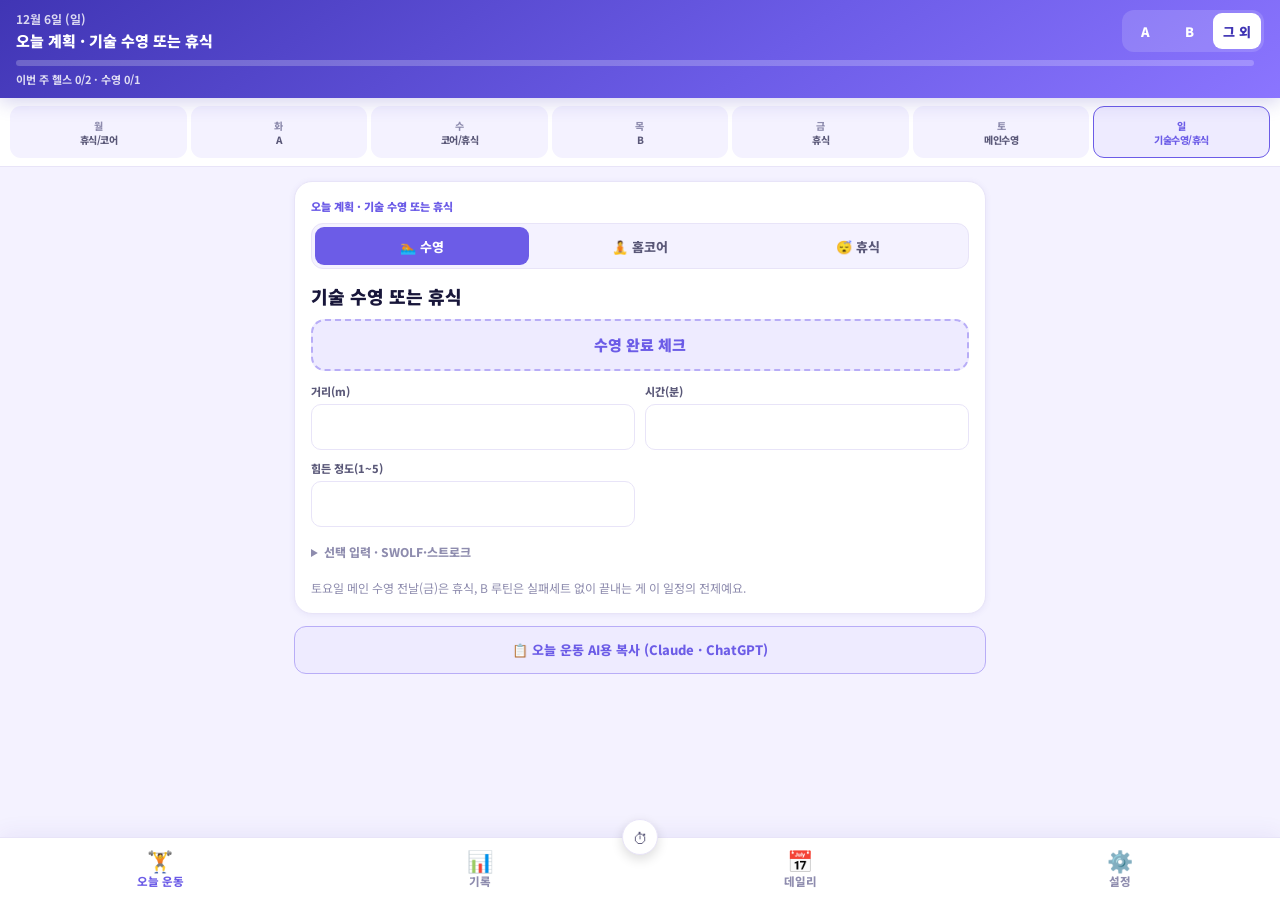
==== commit b1d86fc7: "운동 기록을 Claude/ChatGPT 프롬프트로 복사하는 기능 추가 - CompletionSync.buildDayPrompt: 헬스·수영·홈코어·몸/영양 + 컨텍스트 + 요청문 " ====
--- a/index.html
+++ b/index.html
@@ -35,6 +35,7 @@
     <div class="complete-banner" id="completeBanner" aria-live="polite"></div>
     <div id="routineContent"></div>
     <div id="lowerBodyInline"></div>
+    <button class="ai-btn share-today" type="button" onclick="copyDayShare(todayStr(), this)">📋 오늘 운동 AI용 복사 (Claude · ChatGPT)</button>
   </section>
 
   <!-- 기록 -->
--- a/css/style.css
+++ b/css/style.css
@@ -219,7 +219,6 @@
 .cal-btn{min-height:44px;background:rgba(255,255,255,.18);border:1px solid rgba(255,255,255,.35);border-radius:12px;color:#fff;font-size:13px;font-weight:800;cursor:pointer}
 .notion-sync-status{min-height:16px;margin-top:8px;font-size:12px;font-weight:800;color:rgba(255,255,255,.92);text-align:center}
 .notion-sync-status.error{color:#ffe1e1}
-.summary-fallback{margin-top:10px;background:rgba(0,0,0,.18);border-radius:10px;padding:10px;font-size:11px;white-space:pre-wrap;user-select:all}
 
 /* ═══ LOWER BODY INLINE ═══ */
 .lb-inline{background:var(--surface);border:1.5px dashed var(--border);border-radius:var(--r);padding:12px 14px;margin:4px 0 12px}
@@ -346,6 +345,15 @@
 .hist-detail{color:var(--text-3);font-size:12px}
 .hist-ex{padding:0 14px 12px 66px;font-size:12px;color:var(--text-2);display:flex;flex-direction:column;gap:3px}
 .hist-ex b{color:var(--text)}
+.hist-copy{flex-shrink:0;min-width:44px;min-height:44px;margin:-8px -8px -8px 0;background:none;border:0;border-radius:12px;font-size:16px;cursor:pointer}
+.hist-copy:active{background:var(--accent-soft)}
+.share-today{display:block;width:100%;margin:12px 0 4px}
+.share-modal{position:fixed;inset:0;z-index:1000;display:none;align-items:flex-end;background:rgba(0,0,0,.45)}
+.share-modal.show{display:flex}
+.share-sheet{width:100%;max-height:80vh;display:flex;flex-direction:column;gap:8px;background:var(--surface);border-radius:var(--r) var(--r) 0 0;padding:14px 14px calc(14px + env(safe-area-inset-bottom))}
+.share-hdr{display:flex;align-items:center;justify-content:space-between;font-size:13px}
+.share-close{min-width:44px;min-height:44px;background:none;border:0;color:var(--text-2);font-size:16px;cursor:pointer}
+.share-text{width:100%;height:50vh;resize:none;background:var(--inp);color:var(--text);border:1px solid var(--border);border-radius:var(--rs);padding:10px;font:12px/1.5 var(--sans)}
 
 /* ═══ DAILY ═══ */
 .ws-box{display:flex;flex-direction:column;gap:6px;margin-bottom:12px}
